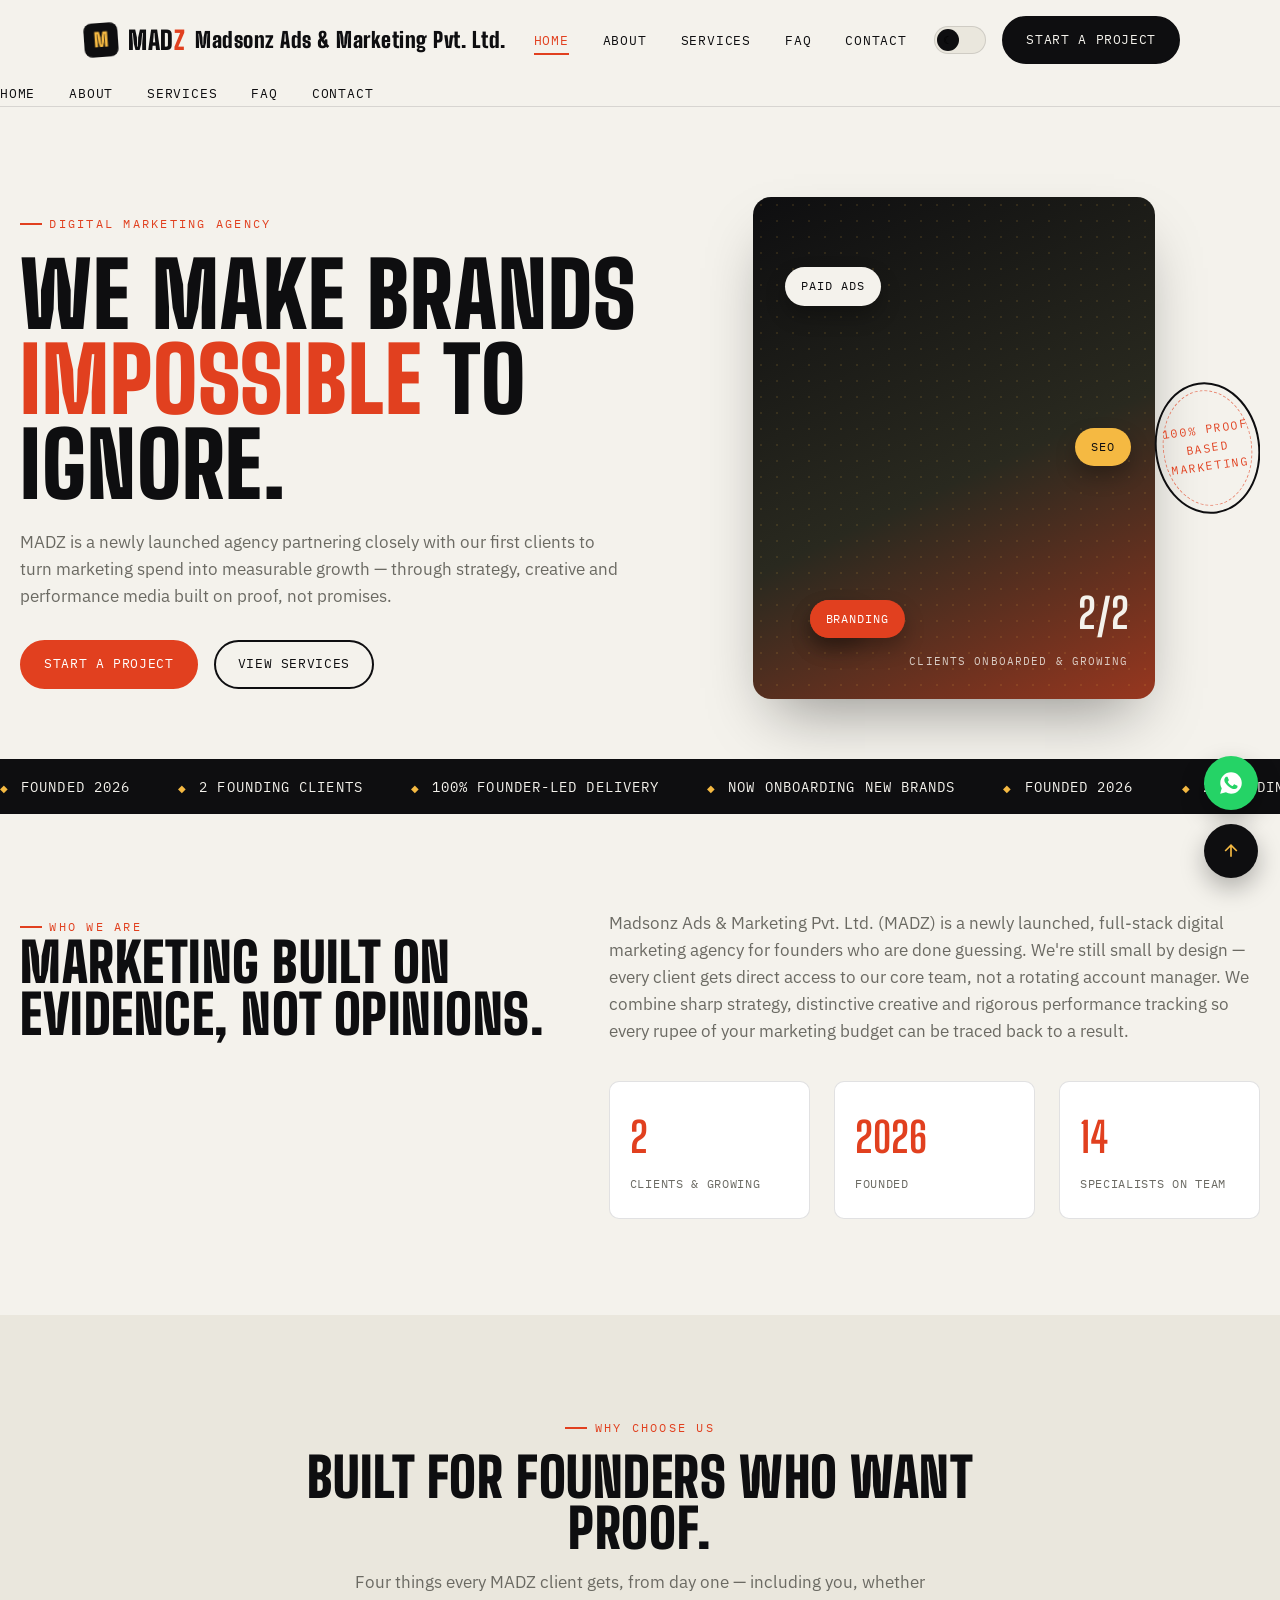
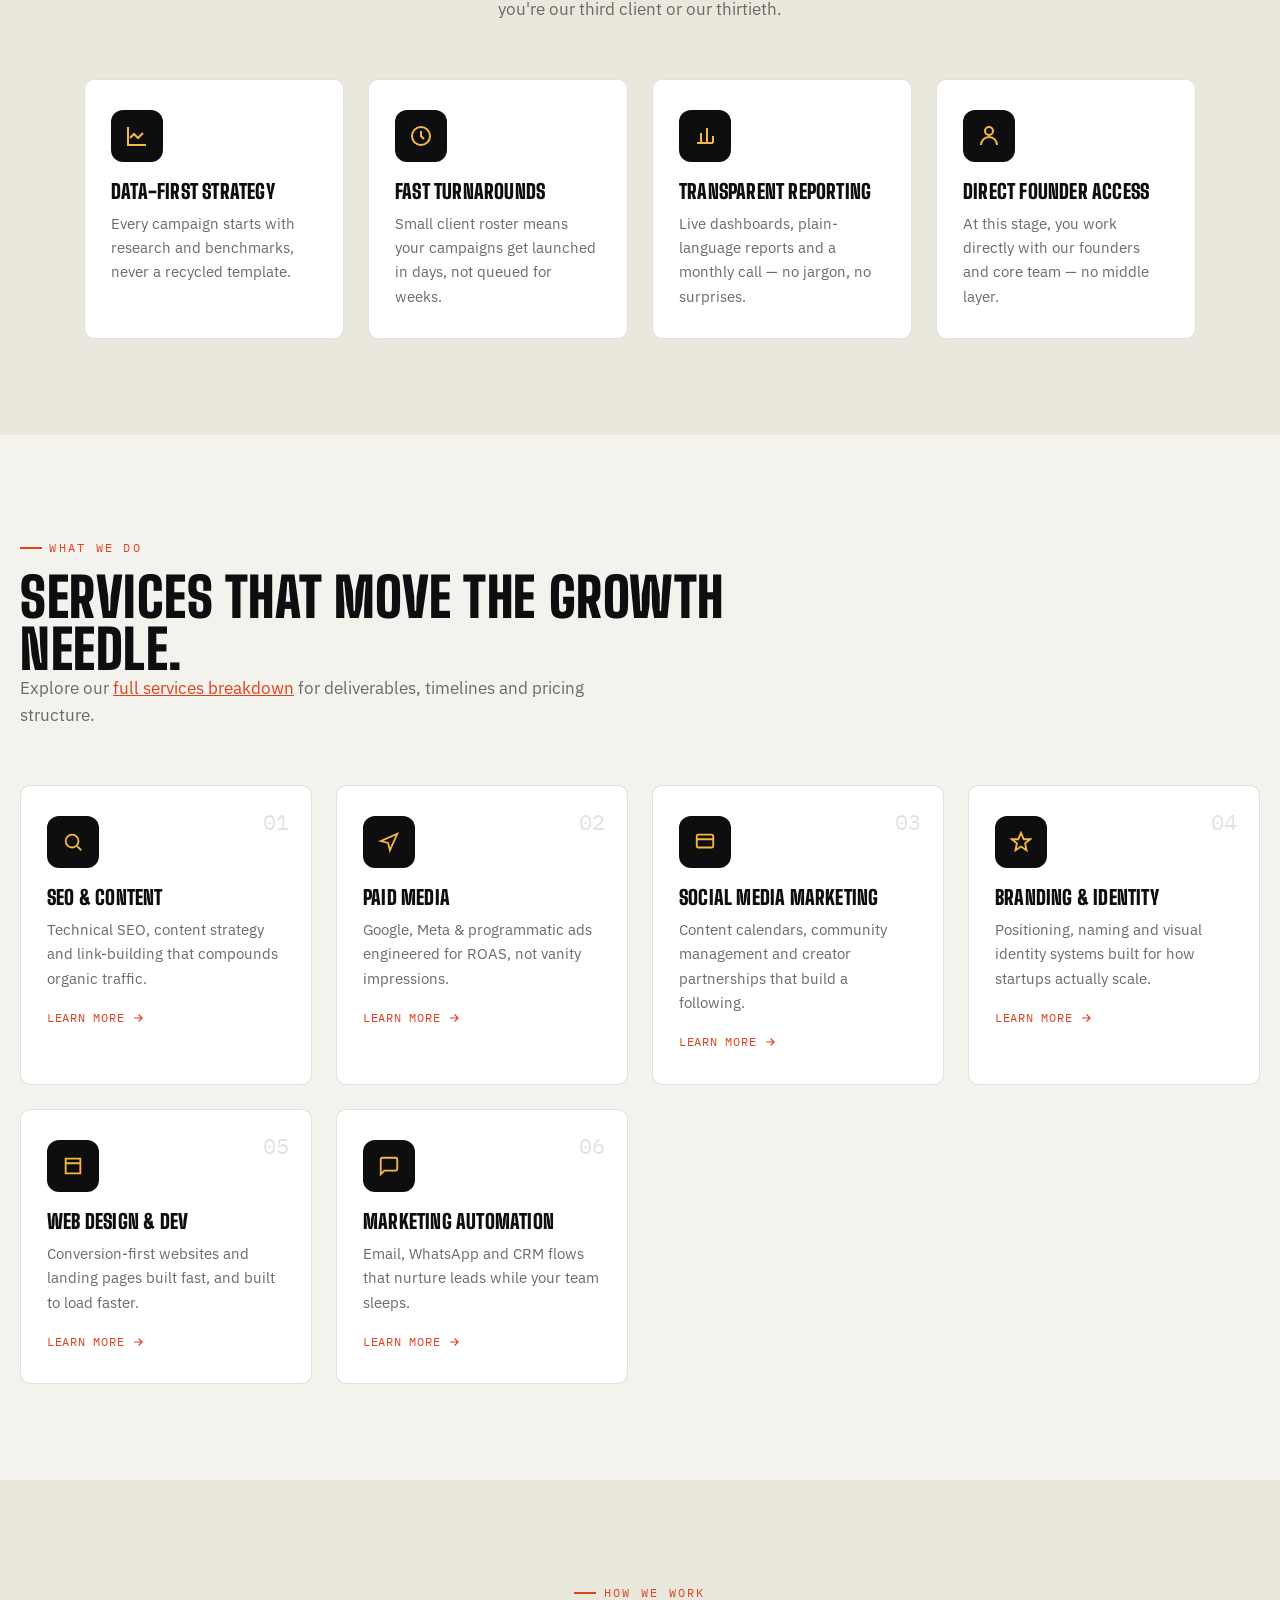
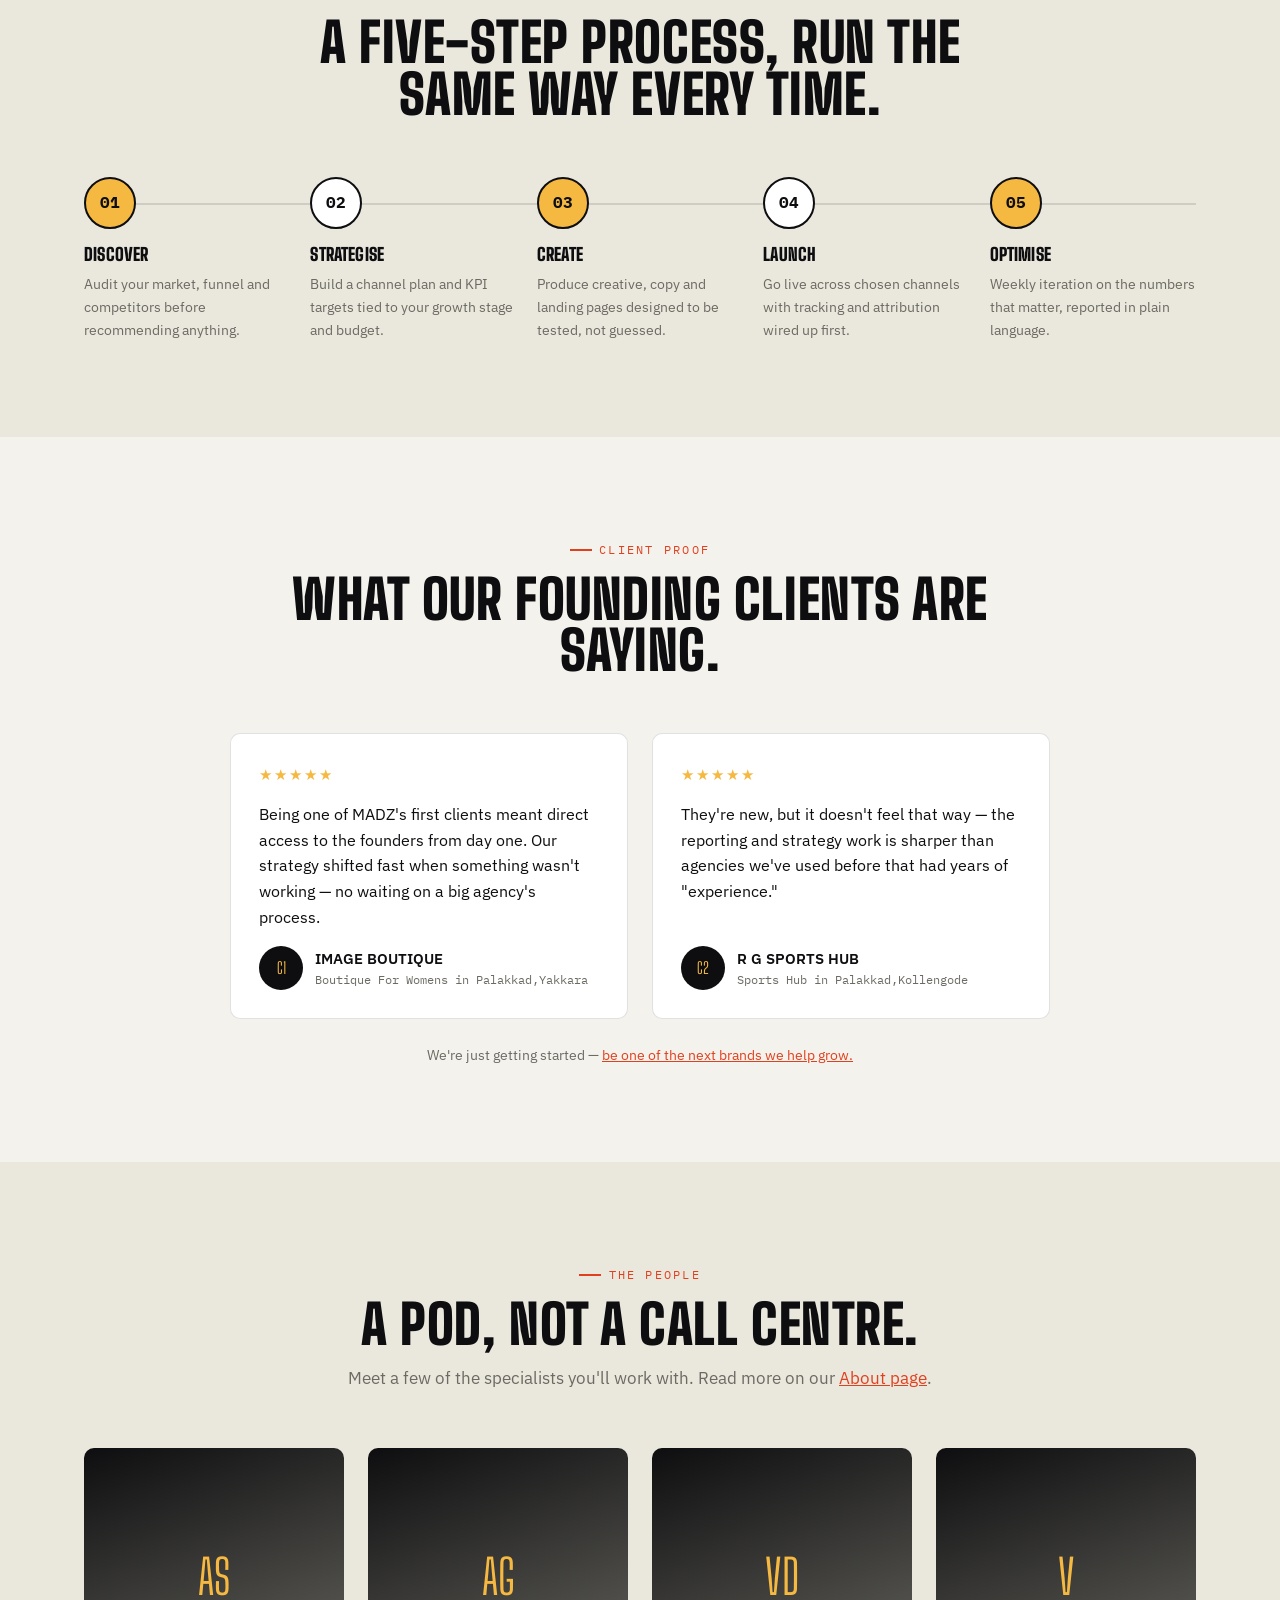
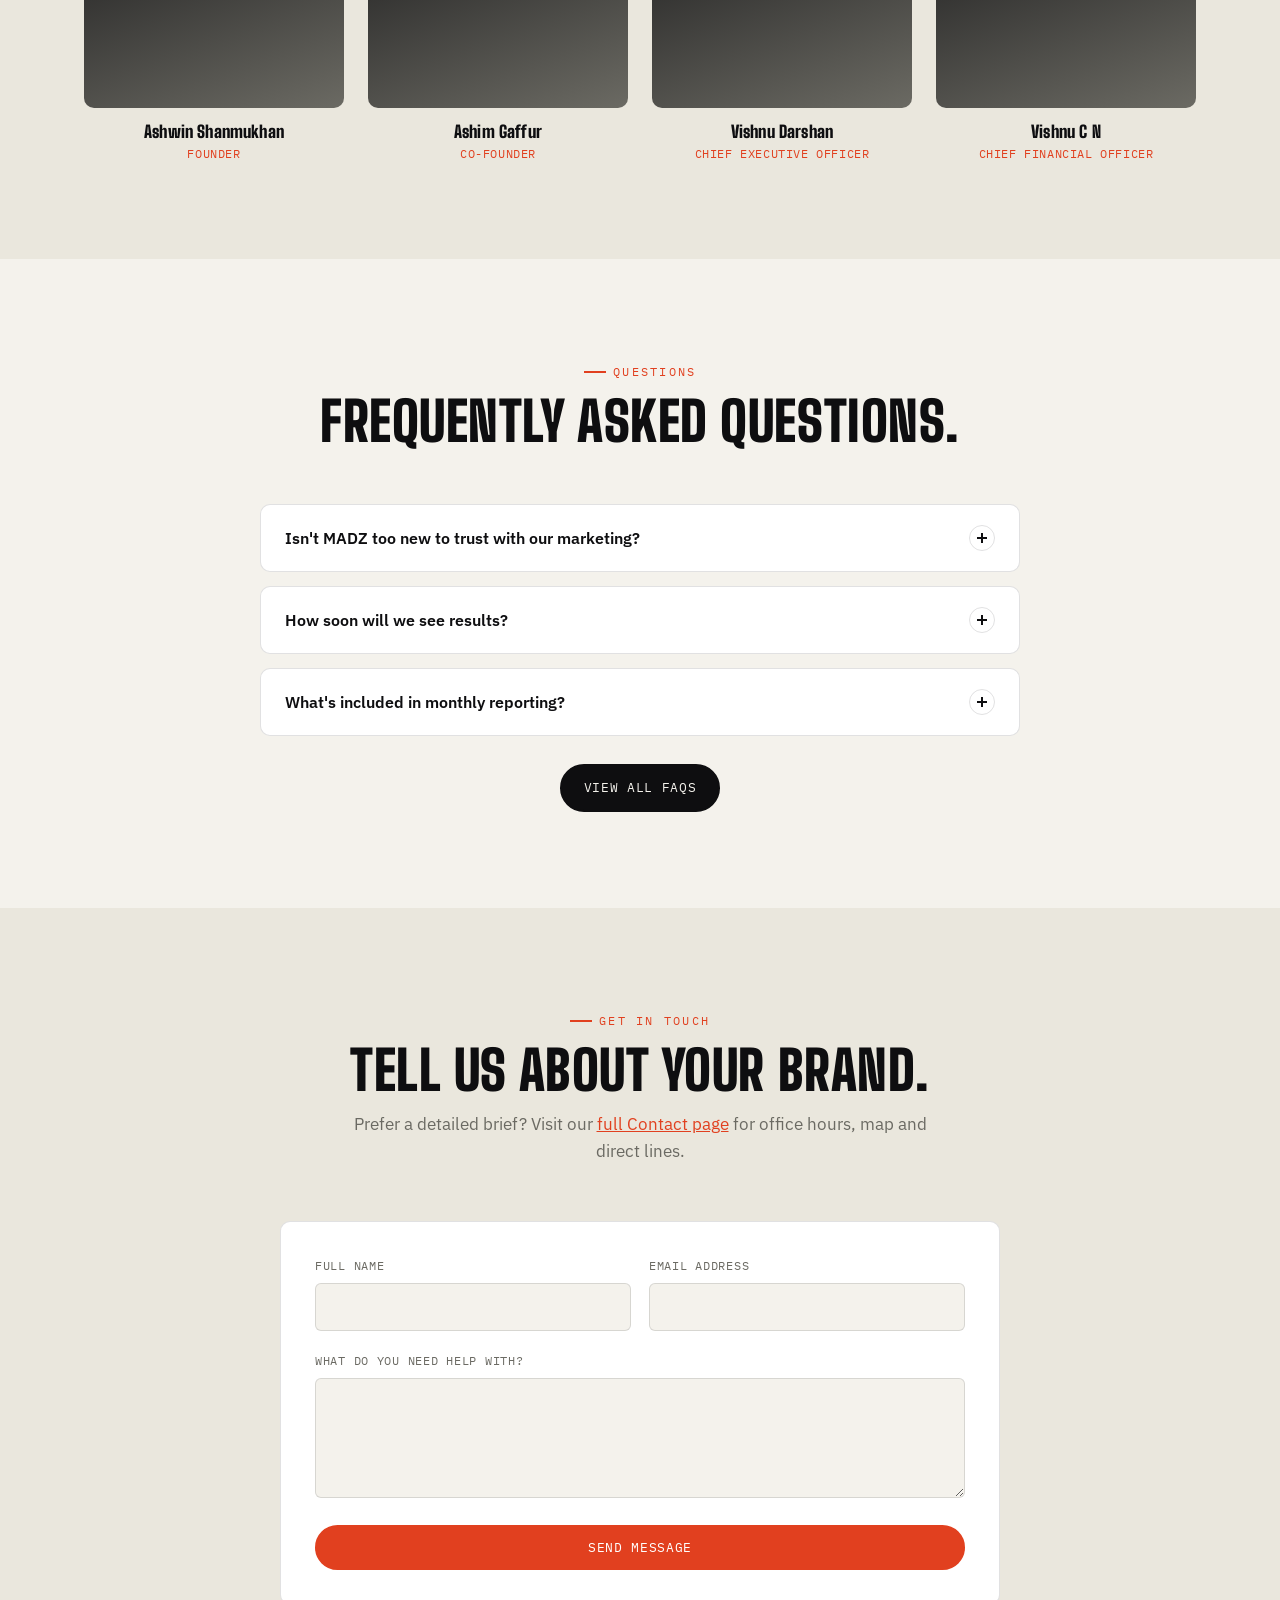
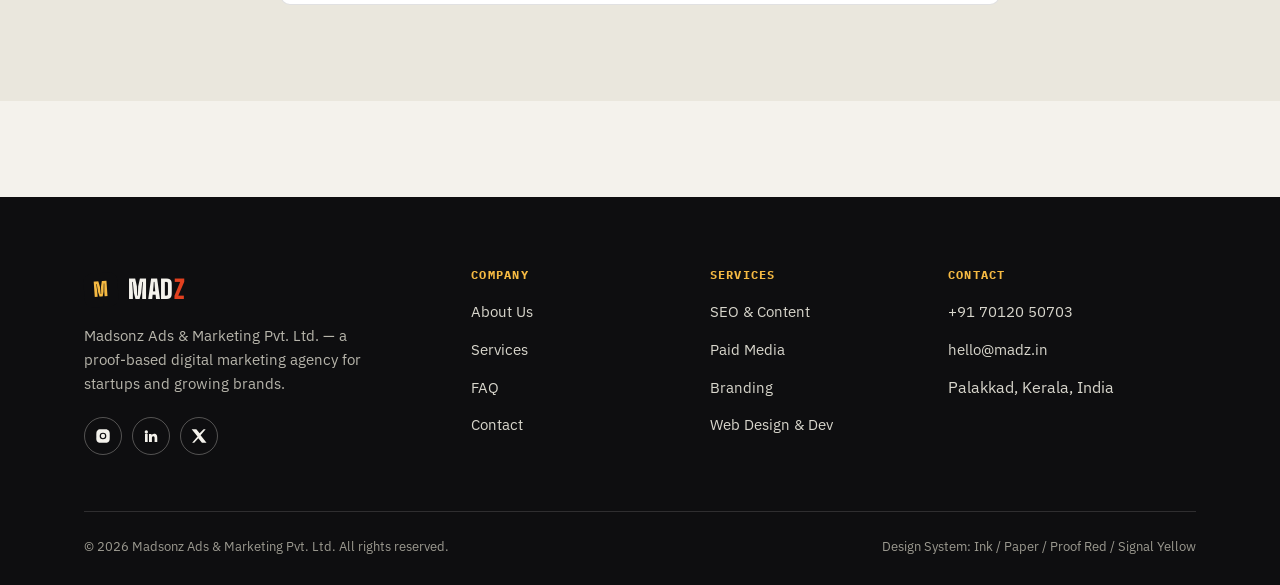
==== index.html @ 6027844a "Update index.html" ====
<!DOCTYPE html>
<html lang="en">
<head>
<meta charset="UTF-8">
<meta name="viewport" content="width=device-width, initial-scale=1.0">

<!-- ============================================================
     SEO — HOME PAGE
     Focus Keyword: digital marketing agency for startups
     Secondary Keywords: new marketing agency, startup marketing partner, growing digital agency
     ============================================================ -->
<title>MADZ | Digital Marketing Agency for Startups & Growing Brands</title>
<meta name="description" content="MADZ (Madsonz Ads & Marketing Pvt. Ltd.) is a new performance-driven digital marketing agency giving early clients hands-on strategy, creative and paid media — built on proof, not promises.">
<meta name="keywords" content="digital marketing agency, startup marketing agency, new marketing agency, SEO agency, performance marketing, MADZ, Madsonz Ads and Marketing">
<meta name="author" content="Madsonz Ads & Marketing Pvt. Ltd.">
<link rel="canonical" href="https://www.madz.in/">
<meta name="robots" content="index, follow">

<!-- Open Graph -->
<meta property="og:type" content="website">
<meta property="og:title" content="MADZ | Digital Marketing Agency for Startups & Growing Brands">
<meta property="og:description" content="A new digital marketing agency giving its first clients full founder attention — SEO, paid ads, branding, content & web, backed by proof, not promises.">
<meta property="og:url" content="https://www.madz.in/">
<meta property="og:site_name" content="MADZ">
<meta property="og:image" content="https://www.madz.in/assets/images/og-cover.jpg">
<meta name="twitter:card" content="summary_large_image">

<link rel="icon" type="image/svg+xml" href="data:image/svg+xml,%3Csvg xmlns='http://www.w3.org/2000/svg' viewBox='0 0 100 100'%3E%3Crect width='100' height='100' rx='20' fill='%230E0E10'/%3E%3Ctext x='50' y='68' font-size='58' text-anchor='middle' fill='%23F5B942' font-family='Georgia' font-weight='900'%3EM%3C/text%3E%3C/svg%3E">

<!-- Fonts -->
<link rel="preconnect" href="https://fonts.googleapis.com">
<link rel="preconnect" href="https://fonts.gstatic.com" crossorigin>
<link href="https://fonts.googleapis.com/css2?family=Big+Shoulders+Display:wght@900&family=IBM+Plex+Mono:wght@400;500;700&family=IBM+Plex+Sans:wght@400;500;600;700&display=swap" rel="stylesheet">

<link rel="stylesheet" href="css/style.css">

<!-- Organization structured data -->
<script type="application/ld+json">
{
  "@context": "https://schema.org",
  "@type": "MarketingAgency",
  "name": "Madsonz Ads & Marketing Pvt. Ltd.",
  "alternateName": "MADZ",
  "url": "https://www.madz.in/",
  "logo": "https://www.madz.in/assets/images/logo.png",
  "description": "New digital marketing agency for startups and growing brands offering SEO, paid ads, branding, content and web services.",
  "sameAs": [
    "https://www.instagram.com/madz.agency",
    "https://www.linkedin.com/company/madz-agency",
    "https://twitter.com/madz_agency",
    "https://www.facebook.com/madz.agency"
  ],
  "address": {
    "@type": "PostalAddress",
    "addressLocality": "Kollengode",
    "addressRegion": "Kerala",
    "addressCountry": "IN"
  }
}
</script>
</head>
<body>

<!-- ============================================================
     HEADER / NAVIGATION
     ============================================================ -->
<header class="site-header">
  <nav class="nav" aria-label="Primary">
    <a href="index.html" class="brand" aria-label="MADZ home">
      <span class="mark" aria-hidden="true">M</span>
      <span class="full">MAD<em>Z</em></span>
      <small class="company-name">Madsonz Ads &amp; Marketing Pvt. Ltd.</small>
      </div>   
    </a>

    <ul class="nav-links">
      <li><a href="index.html" aria-current="page">Home</a></li>
      <li><a href="about.html">About</a></li>
      <li><a href="services.html">Services</a></li>
      <li><a href="faq.html">FAQ</a></li>
      <li><a href="contact.html">Contact</a></li>
    </ul>

    <div class="nav-actions">
      <button class="theme-toggle" data-theme-toggle aria-pressed="false" aria-label="Toggle dark mode">
        <span class="dot" aria-hidden="true">☾</span>
      </button>
      <a href="contact.html" class="btn btn-dark">Start a Project</a>
        <span></span>
      </button>
    </div>
  </nav>

  <!-- Mobile nav panel -->
  <div class="mobile-panel" data-mobile-panel>
    <ul class="nav-links">
      <li><a href="index.html">Home</a></li>
      <li><a href="about.html">About</a></li>
      <li><a href="services.html">Services</a></li>
      <li><a href="faq.html">FAQ</a></li>
      <li><a href="contact.html">Contact</a></li>
    </ul>
  </div>
</header>

<main id="main">

  <!-- ============================================================
       1. HERO BANNER
       ============================================================ -->
  <section class="hero container">
    <div class="hero-grid">
      <div class="hero-copy reveal">
        <span class="eyebrow">Digital Marketing Agency</span>
        <h1>We make brands <span class="accent">impossible</span> to ignore.</h1>
        <p class="section-lede">MADZ is a newly launched agency partnering closely with our first clients to turn marketing spend into measurable growth — through strategy, creative and performance media built on proof, not promises.</p>
        <div class="hero-cta">
          <a href="contact.html" class="btn btn-primary">Start a Project</a>
          <a href="services.html" class="btn btn-ghost" style="border:2px solid var(--ink);">View Services</a>
        </div>
      </div>

      <div class="hero-visual reveal">
        <div class="hero-panel">
          <div class="grain" aria-hidden="true"></div>
          <span class="tag t1">Paid ads</span>
          <span class="tag t2">SEO</span>
          <span class="tag t3">SMM</span>   
          <span class="tag t3">Branding</span>
          <div class="stat">
            <b>2/2</b>
            <span>Clients Onboarded &amp; Growing</span>
          </div>
        </div>
        <div class="stamp" aria-hidden="true">100% Proof Based Marketing</div>
      </div>
    </div>
  </section>

  <!-- Proof ticker — signature scrolling strip -->
  <div class="ticker" aria-hidden="true">
    <div class="ticker-track">
      <span>Founded 2026</span>
      <span>2 Founding Clients</span>
      <span>100% Founder-Led Delivery</span>
      <span>Now Onboarding New Brands</span>
      <span>Founded 2026</span>
      <span>2 Founding Clients</span>
      <span>100% Founder-Led Delivery</span>
      <span>Now Onboarding New Brands</span>
    </div>
  </div>

  <!-- ============================================================
       2. ABOUT SECTION
       ============================================================ -->
  <section class="section container" id="about">
    <div class="about-grid">
      <div class="reveal">
        <span class="eyebrow">Who We Are</span>
        <h2>Marketing built on <br>evidence, not opinions.</h2>
      </div>
      <div class="reveal">
        <p class="section-lede" style="max-width:none;">Madsonz Ads &amp; Marketing Pvt. Ltd. (MADZ) is a newly launched, full-stack digital marketing agency for founders who are done guessing. We're still small by design — every client gets direct access to our core team, not a rotating account manager. We combine sharp strategy, distinctive creative and rigorous performance tracking so every rupee of your marketing budget can be traced back to a result.</p>
        <div class="stat-grid">
          <div class="stat-card"><b>2</b><span>Clients &amp; Growing</span></div>
          <div class="stat-card"><b>2026</b><span>Founded</span></div>
          <div class="stat-card"><b>14</b><span>Specialists On Team</span></div>
        </div>
      </div>
    </div>
  </section>

  <!-- ============================================================
       3. WHY CHOOSE US
       ============================================================ -->
  <section class="section section-alt" id="why-us">
    <div class="container">
      <div class="section-head center reveal">
        <span class="eyebrow">Why Choose Us</span>
        <h2>Built for founders who want proof.</h2>
        <p class="section-lede" style="margin:14px auto 0;">Four things every MADZ client gets, from day one — including you, whether you're our third client or our thirtieth.</p>
      </div>
      <div class="card-grid reveal">
        <div class="feature-card">
          <div class="icon-box" aria-hidden="true">
            <svg width="24" height="24" viewBox="0 0 24 24" fill="none" stroke="currentColor" stroke-width="2"><path d="M3 3v18h18"/><path d="M18 9l-5 5-4-4-4 4"/></svg>
          </div>
          <h3>Data-First Strategy</h3>
          <p>Every campaign starts with research and benchmarks, never a recycled template.</p>
        </div>
        <div class="feature-card">
          <div class="icon-box" aria-hidden="true">
            <svg width="24" height="24" viewBox="0 0 24 24" fill="none" stroke="currentColor" stroke-width="2"><circle cx="12" cy="12" r="9"/><path d="M12 7v5l3 3"/></svg>
          </div>
          <h3>Fast Turnarounds</h3>
          <p>Small client roster means your campaigns get launched in days, not queued for weeks.</p>
        </div>
        <div class="feature-card">
          <div class="icon-box" aria-hidden="true">
            <svg width="24" height="24" viewBox="0 0 24 24" fill="none" stroke="currentColor" stroke-width="2"><path d="M4 19h16"/><path d="M8 19V9M14 19V4M20 19v-7"/></svg>
          </div>
          <h3>Transparent Reporting</h3>
          <p>Live dashboards, plain-language reports and a monthly call — no jargon, no surprises.</p>
        </div>
        <div class="feature-card">
          <div class="icon-box" aria-hidden="true">
            <svg width="24" height="24" viewBox="0 0 24 24" fill="none" stroke="currentColor" stroke-width="2"><path d="M20 21a8 8 0 0 0-16 0"/><circle cx="12" cy="7" r="4"/></svg>
          </div>
          <h3>Direct Founder Access</h3>
          <p>At this stage, you work directly with our founders and core team — no middle layer.</p>
        </div>
      </div>
    </div>
  </section>

  <!-- ============================================================
       4. SERVICES
       ============================================================ -->
  <section class="section container" id="services">
    <div class="section-head reveal">
      <span class="eyebrow">What We Do</span>
      <h2>Services that move the growth needle.</h2>
      <p class="section-lede">Explore our <a href="services.html" style="color:var(--accent);text-decoration:underline;">full services breakdown</a> for deliverables, timelines and pricing structure.</p>
    </div>
    <div class="card-grid reveal">
      <article class="service-card">
        <span class="num">01</span>
        <div class="icon-box" aria-hidden="true">
          <svg width="22" height="22" viewBox="0 0 24 24" fill="none" stroke="currentColor" stroke-width="2"><circle cx="11" cy="11" r="7"/><path d="M21 21l-4.3-4.3"/></svg>
        </div>
        <h3>SEO &amp; Content</h3>
        <p>Technical SEO, content strategy and link-building that compounds organic traffic.</p>
        <a href="services.html#seo" class="learn">Learn more <svg width="14" height="14" viewBox="0 0 24 24" fill="none" stroke="currentColor" stroke-width="2"><path d="M5 12h14M13 6l6 6-6 6"/></svg></a>
      </article>
      <article class="service-card">
        <span class="num">02</span>
        <div class="icon-box" aria-hidden="true">
          <svg width="22" height="22" viewBox="0 0 24 24" fill="none" stroke="currentColor" stroke-width="2"><path d="M3 11l18-8-8 18-2-8-8-2z"/></svg>
        </div>
        <h3>Paid Media</h3>
        <p>Google, Meta &amp; programmatic ads engineered for ROAS, not vanity impressions.</p>
        <a href="services.html#ads" class="learn">Learn more <svg width="14" height="14" viewBox="0 0 24 24" fill="none" stroke="currentColor" stroke-width="2"><path d="M5 12h14M13 6l6 6-6 6"/></svg></a>
      </article>
      <article class="service-card">
        <span class="num">03</span>
        <div class="icon-box" aria-hidden="true">
          <svg width="22" height="22" viewBox="0 0 24 24" fill="none" stroke="currentColor" stroke-width="2"><rect x="3" y="4" width="18" height="14" rx="2"/><path d="M3 9h18"/></svg>
        </div>
        <h3>Social Media Marketing</h3>
        <p>Content calendars, community management and creator partnerships that build a following.</p>
        <a href="services.html#social" class="learn">Learn more <svg width="14" height="14" viewBox="0 0 24 24" fill="none" stroke="currentColor" stroke-width="2"><path d="M5 12h14M13 6l6 6-6 6"/></svg></a>
      </article>
      <article class="service-card">
        <span class="num">04</span>
        <div class="icon-box" aria-hidden="true">
          <svg width="22" height="22" viewBox="0 0 24 24" fill="none" stroke="currentColor" stroke-width="2"><path d="M12 2l3 7h7l-5.5 4.5L18 21l-6-4-6 4 1.5-7.5L2 9h7z"/></svg>
        </div>
        <h3>Branding &amp; Identity</h3>
        <p>Positioning, naming and visual identity systems built for how startups actually scale.</p>
        <a href="services.html#branding" class="learn">Learn more <svg width="14" height="14" viewBox="0 0 24 24" fill="none" stroke="currentColor" stroke-width="2"><path d="M5 12h14M13 6l6 6-6 6"/></svg></a>
      </article>
      <article class="service-card">
        <span class="num">05</span>
        <div class="icon-box" aria-hidden="true">
          <svg width="22" height="22" viewBox="0 0 24 24" fill="none" stroke="currentColor" stroke-width="2"><path d="M4 4h16v16H4z"/><path d="M4 9h16"/></svg>
        </div>
        <h3>Web Design &amp; Dev</h3>
        <p>Conversion-first websites and landing pages built fast, and built to load faster.</p>
        <a href="services.html#web" class="learn">Learn more <svg width="14" height="14" viewBox="0 0 24 24" fill="none" stroke="currentColor" stroke-width="2"><path d="M5 12h14M13 6l6 6-6 6"/></svg></a>
      </article>
      <article class="service-card">
        <span class="num">06</span>
        <div class="icon-box" aria-hidden="true">
          <svg width="22" height="22" viewBox="0 0 24 24" fill="none" stroke="currentColor" stroke-width="2"><path d="M21 15a2 2 0 0 1-2 2H7l-4 4V5a2 2 0 0 1 2-2h14a2 2 0 0 1 2 2z"/></svg>
        </div>
        <h3>Marketing Automation</h3>
        <p>Email, WhatsApp and CRM flows that nurture leads while your team sleeps.</p>
        <a href="services.html#automation" class="learn">Learn more <svg width="14" height="14" viewBox="0 0 24 24" fill="none" stroke="currentColor" stroke-width="2"><path d="M5 12h14M13 6l6 6-6 6"/></svg></a>
      </article>
    </div>
  </section>

  <!-- ============================================================
       5. PROCESS
       ============================================================ -->
  <section class="section section-alt" id="process">
    <div class="container">
      <div class="section-head center reveal">
        <span class="eyebrow">How We Work</span>
        <h2>A five-step process, run the same way every time.</h2>
      </div>
      <div class="process-track reveal">
        <div class="process-step">
          <div class="num">01</div>
          <h3>Discover</h3>
          <p>Audit your market, funnel and competitors before recommending anything.</p>
        </div>
        <div class="process-step">
          <div class="num">02</div>
          <h3>Strategise</h3>
          <p>Build a channel plan and KPI targets tied to your growth stage and budget.</p>
        </div>
        <div class="process-step">
          <div class="num">03</div>
          <h3>Create</h3>
          <p>Produce creative, copy and landing pages designed to be tested, not guessed.</p>
        </div>
        <div class="process-step">
          <div class="num">04</div>
          <h3>Launch</h3>
          <p>Go live across chosen channels with tracking and attribution wired up first.</p>
        </div>
        <div class="process-step">
          <div class="num">05</div>
          <h3>Optimise</h3>
          <p>Weekly iteration on the numbers that matter, reported in plain language.</p>
        </div>
      </div>
    </div>
  </section>

  <!-- ============================================================
       6. TESTIMONIALS
       ============================================================ -->
  <section class="section container" id="testimonials">
    <div class="section-head center reveal">
      <span class="eyebrow">Client Proof</span>
      <h2>What our founding clients are saying.</h2>
    </div>
    <div class="testi-grid reveal" style="max-width:820px;margin:0 auto;grid-template-columns:repeat(2,1fr);">
      <div class="testi-card">
        <div class="stars" aria-label="5 out of 5 stars">★★★★★</div>
        <p class="testi-quote">Being one of MADZ's first clients meant direct access to the founders from day one. Our strategy shifted fast when something wasn't working — no waiting on a big agency's process.</p>
        <div class="testi-person">
          <div class="avatar" aria-hidden="true">C1</div>
          <div><div class="name">IMAGE BOUTIQUE</div><div class="role">Boutique For Womens in Palakkad,Yakkara</div></div>
        </div>
      </div>
      <div class="testi-card">
        <div class="stars" aria-label="5 out of 5 stars">★★★★★</div>
        <p class="testi-quote">They're new, but it doesn't feel that way — the reporting and strategy work is sharper than agencies we've used before that had years of "experience."</p>
        <div class="testi-person">
          <div class="avatar" aria-hidden="true">C2</div>
          <div><div class="name">R G SPORTS HUB</div><div class="role">Sports Hub in Palakkad,Kollengode</div></div>
        </div>
      </div>
    </div>
    <p style="text-align:center;margin-top:24px;color:var(--text-muted);font-size:.9rem;">We're just getting started — <a href="contact.html" style="color:var(--accent);text-decoration:underline;">be one of the next brands we help grow.</a></p>
  </section>

  <!-- ============================================================
       7. TEAM MEMBERS
       ============================================================ -->
  <section class="section section-alt" id="team">
    <div class="container">
      <div class="section-head center reveal">
        <span class="eyebrow">The People</span>
        <h2>A pod, not a call centre.</h2>
        <p class="section-lede" style="margin:14px auto 0;">Meet a few of the specialists you'll work with. Read more on our <a href="about.html#team" style="color:var(--accent);text-decoration:underline;">About page</a>.</p>
      </div>
      <div class="team-grid reveal">
        <div class="team-card">
          <div class="team-photo"><span aria-hidden="true">AS</span></div>
          <h3>Ashwin Shanmukhan</h3>
          <div class="role">Founder</div>
        </div>
        <div class="team-card">
          <div class="team-photo"><span aria-hidden="true">AG</span></div>
          <h3>Ashim Gaffur</h3>
          <div class="role">Co-Founder</div>
        </div>
        <div class="team-card">
          <div class="team-photo"><span aria-hidden="true">VD</span></div>
          <h3>Vishnu Darshan</h3>
          <div class="role">Chief Executive Officer</div>
        </div>
        <div class="team-card">
          <div class="team-photo"><span aria-hidden="true">V</span></div>
          <h3>Vishnu C N</h3>
          <div class="role">Chief Financial Officer</div>
        </div>
      </div>
    </div>
  </section>

  <!-- ============================================================
       8. FAQ (preview)
       ============================================================ -->
  <section class="section container" id="faq">
    <div class="section-head center reveal">
      <span class="eyebrow">Questions</span>
      <h2>Frequently asked questions.</h2>
    </div>
    <div class="accordion reveal" style="max-width:760px;margin:0 auto;">
      <div class="accordion-item">
        <button class="accordion-trigger" aria-expanded="false">
          Isn't MADZ too new to trust with our marketing?
          <span class="plus" aria-hidden="true"></span>
        </button>
        <div class="accordion-panel">
          <div class="accordion-panel-inner">We're new as an agency, but not new to marketing — our team brings real hands-on experience. Being early means you get more attention, faster turnarounds, and direct access to our founders, not less.</div>
        </div>
      </div>
      <div class="accordion-item">
        <button class="accordion-trigger" aria-expanded="false">
          How soon will we see results?
          <span class="plus" aria-hidden="true"></span>
        </button>
        <div class="accordion-panel">
          <div class="accordion-panel-inner">Paid channels typically show early signal within 2–3 weeks; SEO and organic content compound over 3–6 months. We set expectations per channel during onboarding.</div>
        </div>
      </div>
      <div class="accordion-item">
        <button class="accordion-trigger" aria-expanded="false">
          What's included in monthly reporting?
          <span class="plus" aria-hidden="true"></span>
        </button>
        <div class="accordion-panel">
          <div class="accordion-panel-inner">A live dashboard plus a plain-language written summary and a monthly strategy call with your dedicated pod.</div>
        </div>
      </div>
    </div>
    <p style="text-align:center;margin-top:28px;"><a href="faq.html" class="btn btn-dark">View All FAQs</a></p>
  </section>

  <!-- ============================================================
       9. CONTACT FORM
       ============================================================ -->
  <section class="section section-alt" id="contact">
    <div class="container">
      <div class="section-head center reveal">
        <span class="eyebrow">Get In Touch</span>
        <h2>Tell us about your brand.</h2>
        <p class="section-lede" style="margin:14px auto 0;">Prefer a detailed brief? Visit our <a href="contact.html" style="color:var(--accent);text-decoration:underline;">full Contact page</a> for office hours, map and direct lines.</p>
      </div>
      <form class="form-card reveal" style="max-width:720px;margin:0 auto;" data-validate-form novalidate>
        <div class="form-row">
          <div class="field">
            <label for="home-name">Full Name</label>
            <input type="text" id="home-name" name="name" required autocomplete="name">
            <span class="error-msg">Please enter your name.</span>
          </div>
          <div class="field">
            <label for="home-email">Email Address</label>
            <input type="email" id="home-email" name="email" required autocomplete="email">
            <span class="error-msg">Please enter a valid email address.</span>
          </div>
        </div>
        <div class="field">
          <label for="home-message">What do you need help with?</label>
          <textarea id="home-message" name="message" required></textarea>
          <span class="error-msg">Please add a short message.</span>
        </div>
        <button type="submit" class="btn btn-primary btn-block">Send Message</button>
        <div class="form-status" role="status"></div>
      </form>
    </div>
  </section>

</main>

<!-- ============================================================
     FOOTER
     ============================================================ -->
<footer class="site-footer">
  <div class="container">
    <div class="footer-grid">
      <div>
        <a href="index.html" class="brand" aria-label="MADZ home">
          <span class="mark" aria-hidden="true">M</span>
          <span class="full">MAD<em>Z</em></span>
        </a>
        <p class="footer-desc">Madsonz Ads &amp; Marketing Pvt. Ltd. — a proof-based digital marketing agency for startups and growing brands.</p>
        <div class="social-row">
          <a href="https://www.instagram.com/madz.ads/" aria-label="MADZ on Instagram" target="_blank" rel="noopener"><svg width="16" height="16" viewBox="0 0 24 24" fill="currentColor"><path d="M12 2c2.7 0 3 .01 4.1.06 1.1.05 1.8.22 2.5.47.7.27 1.2.6 1.8 1.2.6.6.9 1.1 1.2 1.8.25.7.42 1.4.47 2.5.05 1.1.06 1.4.06 4.1s-.01 3-.06 4.1c-.05 1.1-.22 1.8-.47 2.5-.27.7-.6 1.2-1.2 1.8-.6.6-1.1.9-1.8 1.2-.7.25-1.4.42-2.5.47-1.1.05-1.4.06-4.1.06s-3-.01-4.1-.06c-1.1-.05-1.8-.22-2.5-.47-.7-.27-1.2-.6-1.8-1.2-.6-.6-.9-1.1-1.2-1.8-.25-.7-.42-1.4-.47-2.5C2.01 15 2 14.7 2 12s.01-3 .06-4.1c.05-1.1.22-1.8.47-2.5.27-.7.6-1.2 1.2-1.8.6-.6 1.1-.9 1.8-1.2.7-.25 1.4-.42 2.5-.47C9 2.01 9.3 2 12 2zm0 5a5 5 0 100 10 5 5 0 000-10zm0 8.2a3.2 3.2 0 110-6.4 3.2 3.2 0 010 6.4zm5.2-8.4a1.2 1.2 0 11-2.4 0 1.2 1.2 0 012.4 0z"/></svg></a>
          <a href="https://www.linkedin.com/company/madz-agency" aria-label="MADZ on LinkedIn" target="_blank" rel="noopener"><svg width="16" height="16" viewBox="0 0 24 24" fill="currentColor"><path d="M4.98 3.5a2.5 2.5 0 11-.02 5 2.5 2.5 0 01.02-5zM3 9h4v12H3zM9 9h3.8v1.7h.05c.53-1 1.83-2.1 3.77-2.1 4.03 0 4.78 2.65 4.78 6.1V21h-4v-5.6c0-1.34-.02-3.06-1.87-3.06-1.87 0-2.16 1.46-2.16 2.96V21H9z"/></svg></a>
          <a href="https://twitter.com/madz_agency" aria-label="MADZ on X (Twitter)" target="_blank" rel="noopener"><svg width="16" height="16" viewBox="0 0 24 24" fill="currentColor"><path d="M18.9 2H22l-7.6 8.7L23.3 22h-6.9l-5.4-6.6L4.8 22H1.7l8.1-9.3L1 2h7l4.9 6z"/></svg></a>
        </div>
      </div>
      <div class="footer-col">
        <h4>Company</h4>
        <ul>
          <li><a href="about.html">About Us</a></li>
          <li><a href="services.html">Services</a></li>
          <li><a href="faq.html">FAQ</a></li>
          <li><a href="contact.html">Contact</a></li>
        </ul>
      </div>
      <div class="footer-col">
        <h4>Services</h4>
        <ul>
          <li><a href="services.html#seo">SEO &amp; Content</a></li>
          <li><a href="services.html#ads">Paid Media</a></li>
          <li><a href="services.html#branding">Branding</a></li>
          <li><a href="services.html#web">Web Design &amp; Dev</a></li>
        </ul>
      </div>
      <div class="footer-col">
        <h4>Contact</h4>
        <ul>
          <li><a href="tel:+917012050703">+91 70120 50703</a></li>
          <li><a href="mailto:hello@madz.in">hello@madz.in</a></li>
          <li><span style="color:#D8D6CC;">Palakkad, Kerala, India</span></li>
        </ul>
      </div>
    </div>
    <div class="footer-bottom">
      <span>&copy; <span data-year>2026</span> Madsonz Ads &amp; Marketing Pvt. Ltd. All rights reserved.</span>
      <span>Design System: Ink / Paper / Proof Red / Signal Yellow</span>
    </div>
  </div>
</footer>

<!-- ============================================================
     FLOATING UI
     ============================================================ -->
<div class="float-stack">
  <a class="fab fab-whatsapp" href="https://wa.me/917012050703?text=Hi%20MADZ%2C%20I%27d%20like%20to%20talk%20about%20a%20project." target="_blank" rel="noopener" aria-label="Chat with MADZ on WhatsApp">
    <svg width="26" height="26" viewBox="0 0 24 24" fill="currentColor"><path d="M12.04 2C6.58 2 2.13 6.45 2.13 11.91c0 1.75.46 3.45 1.32 4.95L2 22l5.28-1.39a9.9 9.9 0 004.76 1.21h.01c5.46 0 9.9-4.45 9.9-9.91C21.96 6.45 17.5 2 12.04 2zm5.83 14.16c-.25.7-1.46 1.34-2.02 1.42-.52.08-1.17.11-1.89-.12-.44-.14-1-.32-1.72-.62-3.03-1.31-5-4.36-5.15-4.56-.15-.2-1.23-1.64-1.23-3.13 0-1.49.78-2.22 1.06-2.52.28-.3.6-.37.8-.37.2 0 .4 0 .58.01.19.01.44-.07.68.52.25.6.85 2.09.93 2.24.08.15.13.33.02.53-.1.2-.15.33-.3.5-.15.18-.31.4-.44.53-.15.15-.3.31-.13.6.17.3.76 1.26 1.64 2.04 1.13 1 2.08 1.32 2.38 1.47.3.15.47.13.65-.07.18-.2.75-.87.95-1.17.2-.3.4-.25.68-.15.28.1 1.77.84 2.07.99.3.15.5.22.57.35.08.13.08.72-.17 1.4z"/></svg>
  </a>
  <button class="fab fab-top" data-back-top aria-label="Back to top">
    <svg width="20" height="20" viewBox="0 0 24 24" fill="none" stroke="currentColor" stroke-width="2"><path d="M12 19V5M5 12l7-7 7 7"/></svg>
  </button>
</div>

<script src="js/main.js"></script>
</body>
</html>
---- css/style.css ----
/* ==========================================================================
   MADZ — Madsonz Ads & Marketing Pvt. Ltd.
   Stylesheet: css/style.css
   Design system: Ink / Paper / Proof Red / Signal Yellow / Slate
   Display: Big Shoulders Display (900) — Body: IBM Plex Sans — Utility: IBM Plex Mono
   ========================================================================== */

/* --------------------------------------------------------------------------
   1. TOKENS
   -------------------------------------------------------------------------- */
:root{
  /* Brand colors */
  --ink:        #0E0E10;
  --paper:      #F4F2EC;
  --proof-red:  #E1401F;
  --signal-yellow: #F5B942;
  --slate:      #6B6A63;

  /* Semantic (light mode default) */
  --bg:         var(--paper);
  --bg-alt:     #EAE7DD;
  --surface:    #FFFFFF;
  --text:       var(--ink);
  --text-muted: var(--slate);
  --border:     rgba(14,14,16,0.12);
  --accent:     var(--proof-red);
  --accent-2:   var(--signal-yellow);

  /* Type */
  --font-display: "Big Shoulders Display", sans-serif;
  --font-body:    "IBM Plex Sans", sans-serif;
  --font-mono:    "IBM Plex Mono", monospace;

  /* Layout */
  --max-w: 1240px;
  --gutter: clamp(20px, 5vw, 64px);
  --radius: 10px;
  --radius-sm: 6px;

  /* Header height (used by mobile nav panel) */
  --header-h: 68px;

  /* Motion */
  --ease: cubic-bezier(.16,.84,.32,1);
  --dur: .5s;
}

/* Dark mode */
html[data-theme="dark"]{
  --bg:         var(--ink);
  --bg-alt:     #17171A;
  --surface:    #1B1B1E;
  --text:       var(--paper);
  --text-muted: #A6A49B;
  --border:     rgba(244,242,236,0.14);
}

@media (prefers-reduced-motion: reduce){
  *{ animation-duration: .001ms !important; animation-iteration-count: 1 !important; transition-duration: .001ms !important; scroll-behavior: auto !important; }
}

/* --------------------------------------------------------------------------
   2. RESET
   -------------------------------------------------------------------------- */
*, *::before, *::after{ box-sizing: border-box; }
html{ scroll-behavior: smooth; }
body{
  margin:0;
  background: var(--bg);
  color: var(--text);
  font-family: var(--font-body);
  font-size: 16px;
  line-height: 1.6;
  -webkit-font-smoothing: antialiased;
  transition: background .35s var(--ease), color .35s var(--ease);
  overflow-x: hidden;
}
img{ max-width:100%; display:block; }
a{ color: inherit; text-decoration: none; }
ul{ margin:0; padding:0; list-style:none; }
button{ font-family: inherit; cursor:pointer; }
input, textarea, select{ font-family: inherit; }
h1,h2,h3,h4,h5,h6{ margin:0; font-family: var(--font-display); font-weight:900; text-transform: uppercase; letter-spacing: .01em; line-height: .95; }
p{ margin:0; }

/* Visible keyboard focus (a11y) */
a:focus-visible, button:focus-visible, input:focus-visible, textarea:focus-visible, select:focus-visible{
  outline: 3px solid var(--accent-2);
  outline-offset: 2px;
}

.container{ max-width: var(--max-w); margin:0 auto; padding: 0 var(--gutter); }
.visually-hidden{ position:absolute; width:1px; height:1px; overflow:hidden; clip:rect(0 0 0 0); white-space:nowrap; }

/* --------------------------------------------------------------------------
   3. TYPE SCALE
   -------------------------------------------------------------------------- */
.eyebrow{
  font-family: var(--font-mono);
  font-size: .78rem;
  letter-spacing: .18em;
  text-transform: uppercase;
  color: var(--accent);
  display:inline-flex;
  align-items:center;
  gap:.6em;
}
.eyebrow::before{
  content:"";
  width: 22px; height: 2px;
  background: var(--accent);
  display:inline-block;
}
h1, .h1{ font-size: clamp(2.6rem, 7vw, 5.6rem); }
h2, .h2{ font-size: clamp(2rem, 4.6vw, 3.4rem); }
h3, .h3{ font-size: clamp(1.3rem, 2.6vw, 1.8rem); }
.section-lede{ font-family: var(--font-body); font-weight:400; text-transform:none; color: var(--text-muted); font-size: 1.05rem; max-width: 60ch; }
.mono{ font-family: var(--font-mono); }

/* --------------------------------------------------------------------------
   4. HEADER / NAV
   -------------------------------------------------------------------------- */
.site-header{
  position: sticky; top:0; z-index: 500;
  background: color-mix(in srgb, var(--bg) 88%, transparent);
  backdrop-filter: blur(10px);
  border-bottom: 1px solid var(--border);
}
.nav{
  display:flex; align-items:center; justify-content:space-between;
  padding: 16px var(--gutter);
  max-width: var(--max-w); margin:0 auto;
}
.brand{
  display:flex; align-items:center; gap:10px;
  font-family: var(--font-display); font-weight:900; font-size:1.6rem; letter-spacing:.02em;
}
.brand .mark{
  width:34px; height:34px; border-radius:8px;
  background: var(--ink); color: var(--signal-yellow);
  display:flex; align-items:center; justify-content:center;
  font-family: var(--font-display); font-size:1.2rem;
  transform: rotate(-4deg);
}
html[data-theme="dark"] .brand .mark{ background: var(--signal-yellow); color: var(--ink); }
.brand .full{ color: var(--text); }
.brand .full em{ font-style: normal; color: var(--accent); }

.nav-links{ display:flex; align-items:center; gap: 34px; }
.nav-links a{
  font-family: var(--font-mono); font-size:.82rem; letter-spacing:.06em; text-transform:uppercase;
  position:relative; padding: 6px 0; color: var(--text);
}
.nav-links a::after{
  content:""; position:absolute; left:0; bottom:0; height:2px; width:0;
  background: var(--accent); transition: width .3s var(--ease);
}
.nav-links a:hover::after, .nav-links a[aria-current="page"]::after{ width:100%; }
.nav-links a[aria-current="page"]{ color: var(--accent); }

.nav-actions{ display:flex; align-items:center; gap:16px; }

.theme-toggle{
  width:52px; height:28px; border-radius:20px; border:1px solid var(--border);
  background: var(--bg-alt); position:relative; padding:0; flex-shrink:0;
}
.theme-toggle .dot{
  position:absolute; top:2px; left:2px; width:22px; height:22px; border-radius:50%;
  background: var(--ink); transition: transform .3s var(--ease), background .3s;
  display:flex; align-items:center; justify-content:center; font-size:.7rem;
}
html[data-theme="dark"] .theme-toggle .dot{ transform: translateX(24px); background: var(--signal-yellow); }

.btn{
  font-family: var(--font-mono); font-size:.8rem; letter-spacing:.05em; text-transform:uppercase;
  padding: 12px 22px; border-radius: 999px; border:2px solid var(--ink);
  display:inline-flex; align-items:center; gap:8px; white-space:nowrap;
  transition: transform .25s var(--ease), background .25s, color .25s, box-shadow .25s;
}
html[data-theme="dark"] .btn{ border-color: var(--paper); }
.btn-primary{ background: var(--accent); border-color: var(--accent); color:#fff; }
.btn-primary:hover{ transform: translateY(-3px); box-shadow: 0 10px 24px rgba(225,64,31,.35); }
.btn-dark{ background: var(--ink); color: var(--paper); }
html[data-theme="dark"] .btn-dark{ background: var(--paper); color: var(--ink); }
.btn-dark:hover{ transform: translateY(-3px); }
.btn-ghost{ background: transparent; color: var(--text); }
.btn-ghost:hover{ background: var(--text); color: var(--bg); }
.btn-block{ width:100%; justify-content:center; }

.nav-toggle{
  display:none; width:42px; height:42px; border-radius:8px; border:1px solid var(--border);
  background:transparent; position:relative;
}
.nav-toggle span, .nav-toggle span::before, .nav-toggle span::after{
  content:""; position:absolute; left:10px; width:22px; height:2px; background: var(--text);
  transition: transform .25s var(--ease), opacity .25s;
}
.nav-toggle span{ top:20px; }
.nav-toggle span::before{ top:-7px; }
.nav-toggle span::after{ top:7px; }
.nav-toggle.is-open span{ background: transparent; }
.nav-toggle.is-open span::before{ transform: translateY(7px) rotate(45deg); }
.nav-toggle.is-open span::after{ transform: translateY(-7px) rotate(-45deg); }

/* --------------------------------------------------------------------------
   5. HERO
   -------------------------------------------------------------------------- */
.hero{
  position:relative; padding: 90px 0 60px; overflow:hidden;
}
.hero-grid{
  display:grid; grid-template-columns: 1.15fr .85fr; gap: 48px; align-items:center;
}
.hero h1{ margin: 18px 0 22px; }
.hero h1 .accent{ color: var(--accent); }
.hero-cta{ display:flex; gap:16px; flex-wrap:wrap; margin-top: 30px; }

.stamp{
  --rot: -8deg;
  font-family: var(--font-mono); font-size:.72rem; letter-spacing:.14em; text-transform:uppercase;
  border: 2px solid var(--ink); border-radius: 50%;
  width: 132px; height:132px; display:flex; align-items:center; justify-content:center; text-align:center;
  transform: rotate(var(--rot)); color: var(--accent); position:relative;
  background: repeating-radial-gradient(circle, transparent 0 2px, transparent 2px);
}
html[data-theme="dark"] .stamp{ border-color: var(--signal-yellow); }
.stamp::before{
  content:""; position:absolute; inset:6px; border: 1px dashed currentColor; border-radius:50%; opacity:.6;
}
.hero-visual{ position:relative; display:flex; align-items:center; justify-content:center; }
.hero-panel{
  width:100%; aspect-ratio: 4/5; border-radius: 18px;
  background: linear-gradient(155deg, var(--ink) 0%, #29291f 55%, var(--accent) 130%);
  position:relative; overflow:hidden;
  box-shadow: 0 30px 60px -20px rgba(0,0,0,.4);
}
.hero-panel .grain{
  position:absolute; inset:0;
  background-image: radial-gradient(var(--signal-yellow) 1px, transparent 1.4px);
  background-size: 16px 16px; opacity:.12;
}
.hero-panel .tag{
  position:absolute; padding:10px 16px; border-radius:999px; background: var(--paper); color: var(--ink);
  font-family: var(--font-mono); font-size:.72rem; letter-spacing:.08em; text-transform:uppercase;
  box-shadow: 0 10px 20px rgba(0,0,0,.25);
}
.hero-panel .tag.t1{ top: 14%; left: 8%; }
.hero-panel .tag.t2{ top: 46%; right: 6%; background: var(--signal-yellow); }
.hero-panel .tag.t3{ bottom: 12%; left: 14%; background: var(--proof-red); color:#fff; }
.hero-panel .stat{
  position:absolute; bottom: 26px; right: 26px; text-align:right; color: var(--paper);
}
.hero-panel .stat b{ font-family: var(--font-display); font-size: 2.6rem; display:block; }
.hero-panel .stat span{ font-family: var(--font-mono); font-size:.7rem; letter-spacing:.1em; text-transform:uppercase; opacity:.8; }

/* Proof ticker (signature element) */
.ticker{
  border-top: 1px solid var(--border); border-bottom: 1px solid var(--border);
  background: var(--ink); color: var(--paper);
  overflow:hidden; white-space:nowrap; padding: 14px 0;
}
.ticker-track{ display:inline-flex; gap: 48px; animation: scrollTicker 28s linear infinite; }
.ticker-track span{
  font-family: var(--font-mono); font-size:.85rem; letter-spacing:.08em; text-transform:uppercase;
  display:inline-flex; align-items:center; gap:12px;
}
.ticker-track span::before{ content:"◆"; color: var(--signal-yellow); font-size:.7em; }
@keyframes scrollTicker{ from{ transform: translateX(0);} to{ transform: translateX(-50%);} }

/* --------------------------------------------------------------------------
   6. SECTIONS / GENERIC
   -------------------------------------------------------------------------- */
.section{ padding: 96px 0; }
.section-alt{ background: var(--bg-alt); }
.section-head{ max-width: 720px; margin-bottom: 56px; }
.section-head.center{ margin-left:auto; margin-right:auto; text-align:center; }
.section-head h2{ margin-top: 14px; }

/* Reveal-on-scroll */
.reveal{ opacity:0; transform: translateY(28px); transition: opacity .7s var(--ease), transform .7s var(--ease); }
.reveal.is-visible{ opacity:1; transform: translateY(0); }

/* --------------------------------------------------------------------------
   7. ABOUT / STATS
   -------------------------------------------------------------------------- */
.about-grid{ display:grid; grid-template-columns: .9fr 1.1fr; gap: 56px; align-items:start; }
.stat-grid{ display:grid; grid-template-columns: repeat(3, 1fr); gap: 24px; margin-top: 36px; }
.stat-card{
  border: 1px solid var(--border); border-radius: var(--radius); padding: 22px 20px;
  background: var(--surface);
}
.stat-card b{ font-family: var(--font-display); font-size: 2.6rem; color: var(--accent); display:block; }
.stat-card span{ font-family: var(--font-mono); font-size:.72rem; letter-spacing:.06em; text-transform:uppercase; color: var(--text-muted); }

/* --------------------------------------------------------------------------
   8. CARDS — Why choose us / Services
   -------------------------------------------------------------------------- */
.card-grid{ display:grid; grid-template-columns: repeat(4, 1fr); gap: 24px; }
.card-grid.cols-3{ grid-template-columns: repeat(3, 1fr); }
.card-grid.cols-2{ grid-template-columns: repeat(2, 1fr); }

.feature-card, .service-card{
  border: 1px solid var(--border); background: var(--surface); border-radius: var(--radius);
  padding: 30px 26px; position:relative; overflow:hidden;
  transition: transform .35s var(--ease), box-shadow .35s var(--ease), border-color .35s;
}
.feature-card:hover, .service-card:hover{
  transform: translateY(-8px);
  box-shadow: 0 24px 40px -20px rgba(14,14,16,.25);
  border-color: var(--accent);
}
.icon-box{
  width:52px; height:52px; border-radius: 12px; background: var(--ink); color: var(--signal-yellow);
  display:flex; align-items:center; justify-content:center; margin-bottom: 20px;
  transition: transform .35s var(--ease), background .35s;
}
.feature-card:hover .icon-box, .service-card:hover .icon-box{ transform: rotate(-6deg) scale(1.05); background: var(--accent); color:#fff; }
.feature-card h3, .service-card h3{ margin-bottom: 10px; font-size: 1.25rem; }
.feature-card p, .service-card p{ color: var(--text-muted); font-size:.95rem; }
.service-card .num{
  position:absolute; top:18px; right:22px; font-family: var(--font-mono); color: var(--border); font-size:1.4rem;
}
.service-card .learn{
  display:inline-flex; align-items:center; gap:6px; margin-top:18px; font-family: var(--font-mono);
  font-size:.78rem; letter-spacing:.06em; text-transform:uppercase; color: var(--accent);
}
.service-card .learn svg{ transition: transform .25s var(--ease); }
.service-card:hover .learn svg{ transform: translateX(4px); }

/* --------------------------------------------------------------------------
   9. PROCESS TIMELINE
   -------------------------------------------------------------------------- */
.process-track{ position:relative; display:grid; grid-template-columns: repeat(5,1fr); gap: 20px; }
.process-track::before{
  content:""; position:absolute; top: 26px; left: 0; right:0; height: 2px; background: var(--border);
}
.process-step{ position:relative; text-align:left; }
.process-step .num{
  width: 52px; height:52px; border-radius:50%; background: var(--surface); border: 2px solid var(--ink);
  font-family: var(--font-mono); font-weight:700; display:flex; align-items:center; justify-content:center;
  margin-bottom: 18px; position:relative; z-index:2; color: var(--ink);
}
html[data-theme="dark"] .process-step .num{ border-color: var(--paper); color: var(--paper); }
.process-step:nth-child(odd) .num{ background: var(--signal-yellow); }
.process-step h3{ font-size: 1.1rem; margin-bottom: 8px; }
.process-step p{ color: var(--text-muted); font-size:.9rem; }

/* --------------------------------------------------------------------------
   10. TESTIMONIALS
   -------------------------------------------------------------------------- */
.testi-grid{ display:grid; grid-template-columns: repeat(3,1fr); gap: 24px; }
.testi-card{
  background: var(--surface); border:1px solid var(--border); border-radius: var(--radius);
  padding: 28px; display:flex; flex-direction:column; gap:16px;
}
.stars{ color: var(--signal-yellow); letter-spacing:2px; font-size:.95rem; }
.testi-quote{ font-size:1rem; color: var(--text); }
.testi-person{ display:flex; align-items:center; gap:12px; margin-top:auto; }
.avatar{
  width:44px; height:44px; border-radius:50%; background: var(--ink); color: var(--signal-yellow);
  display:flex; align-items:center; justify-content:center; font-family: var(--font-display); font-size:1rem; flex-shrink:0;
}
.testi-person .name{ font-weight:600; font-size:.92rem; }
.testi-person .role{ font-family: var(--font-mono); font-size:.75rem; color: var(--text-muted); }

/* --------------------------------------------------------------------------
   11. TEAM
   -------------------------------------------------------------------------- */
.team-grid{ display:grid; grid-template-columns: repeat(4,1fr); gap: 24px; }
.team-card{ text-align:center; }
.team-photo{
  aspect-ratio: 1; border-radius: var(--radius); background: linear-gradient(160deg, var(--ink), var(--slate));
  display:flex; align-items:center; justify-content:center; margin-bottom: 16px; position:relative; overflow:hidden;
}
.team-photo span{ font-family: var(--font-display); font-size: 3rem; color: var(--signal-yellow); }
.team-card h3{ font-size: 1.05rem; margin-bottom:4px; text-transform:none; }
.team-card .role{ font-family: var(--font-mono); font-size:.75rem; color: var(--accent); text-transform:uppercase; letter-spacing:.05em; }
.team-social{ display:flex; gap:10px; justify-content:center; margin-top:10px; }
.team-social a{
  width:32px; height:32px; border-radius:50%; border:1px solid var(--border); display:flex; align-items:center; justify-content:center;
  transition: background .25s, color .25s, transform .25s;
}
.team-social a:hover{ background: var(--accent); color:#fff; border-color: var(--accent); transform: translateY(-3px); }

/* --------------------------------------------------------------------------
   12. FAQ ACCORDION
   -------------------------------------------------------------------------- */
.accordion{ display:flex; flex-direction:column; gap: 14px; }
.accordion-item{ border:1px solid var(--border); border-radius: var(--radius); background: var(--surface); overflow:hidden; }
.accordion-trigger{
  width:100%; background:none; border:0; padding: 20px 24px; display:flex; align-items:center; justify-content:space-between;
  text-align:left; font-family: var(--font-body); font-weight:600; font-size:1.02rem; color: var(--text); gap:16px;
}
.accordion-trigger .plus{
  width:26px; height:26px; border-radius:50%; border:1px solid var(--border); flex-shrink:0; position:relative;
}
.accordion-trigger .plus::before, .accordion-trigger .plus::after{
  content:""; position:absolute; background: var(--text); left:50%; top:50%; transform: translate(-50%,-50%);
}
.accordion-trigger .plus::before{ width:10px; height:2px; }
.accordion-trigger .plus::after{ width:2px; height:10px; transition: transform .25s var(--ease); }
.accordion-item.is-open .plus::after{ transform: translate(-50%,-50%) rotate(90deg) scaleY(0); }
.accordion-item.is-open .plus{ background: var(--accent); border-color: var(--accent); }
.accordion-item.is-open .plus::before, .accordion-item.is-open .plus::after{ background:#fff; }
.accordion-panel{ max-height:0; overflow:hidden; transition: max-height .4s var(--ease); }
.accordion-panel-inner{ padding: 0 24px 22px; color: var(--text-muted); font-size:.96rem; }
.faq-cat{ margin-bottom: 44px; }
.faq-cat h2{ margin-bottom: 22px; font-size: clamp(1.4rem, 3vw, 1.9rem); }

/* --------------------------------------------------------------------------
   13. CONTACT
   -------------------------------------------------------------------------- */
.contact-grid{ display:grid; grid-template-columns: .95fr 1.05fr; gap: 48px; align-items:start; }
.contact-info-card{
  background: var(--ink); color: var(--paper); border-radius: var(--radius); padding: 34px;
}
html[data-theme="dark"] .contact-info-card{ background: var(--surface); border:1px solid var(--border); }
.contact-info-card h3{ text-transform:none; font-size:1.3rem; margin-bottom: 18px; color: var(--signal-yellow); }
.contact-line{ display:flex; gap:14px; padding: 14px 0; border-top:1px solid rgba(244,242,236,.15); }
.contact-line:first-of-type{ border-top:0; }
.contact-line svg{ flex-shrink:0; color: var(--signal-yellow); margin-top:3px; }
.contact-line a, .contact-line span{ font-size:.94rem; }
.social-row{ display:flex; gap:10px; margin-top: 22px; }
.social-row a{
  width:38px; height:38px; border-radius:50%; border:1px solid rgba(244,242,236,.3); display:flex; align-items:center; justify-content:center;
  transition: background .25s, transform .25s;
}
.social-row a:hover{ background: var(--signal-yellow); color: var(--ink); transform: translateY(-3px); }

.form-card{ background: var(--surface); border:1px solid var(--border); border-radius: var(--radius); padding: 34px; }
.form-row{ display:grid; grid-template-columns: 1fr 1fr; gap: 18px; }
.field{ margin-bottom: 20px; }
.field label{ display:block; font-family: var(--font-mono); font-size:.75rem; letter-spacing:.06em; text-transform:uppercase; color: var(--text-muted); margin-bottom:8px; }
.field input, .field textarea, .field select{
  width:100%; padding: 13px 16px; border-radius: var(--radius-sm); border: 1px solid var(--border);
  background: var(--bg); color: var(--text);
  /* FIX #2: was .96rem (15.36px) — under 16px triggers unwanted auto-zoom on iOS Safari when a field is focused */
  font-size:16px;
  transition: border-color .25s, box-shadow .25s;
}
.field input:focus, .field textarea:focus, .field select:focus{
  border-color: var(--accent); box-shadow: 0 0 0 3px rgba(225,64,31,.15); outline:none;
}
.field textarea{ resize: vertical; min-height: 120px; }
.field .error-msg{ display:none; color: var(--accent); font-size:.8rem; margin-top:6px; font-family: var(--font-mono); }
.field.has-error input, .field.has-error textarea, .field.has-error select{ border-color: var(--accent); }
.field.has-error .error-msg{ display:block; }
.form-status{ margin-top:16px; font-family: var(--font-mono); font-size:.85rem; display:none; padding:14px 16px; border-radius: var(--radius-sm); }
.form-status.show{ display:block; }
.form-status.ok{ background: rgba(53,153,84,.12); color:#2f8a4e; }
.form-status.fail{ background: rgba(225,64,31,.12); color: var(--accent); }

.map-embed{ border-radius: var(--radius); overflow:hidden; border:1px solid var(--border); margin-top: 24px; }
.map-embed iframe{ width:100%; height: 260px; border:0; display:block; filter: grayscale(.2); }

/* --------------------------------------------------------------------------
   14. CTA BANNER
   -------------------------------------------------------------------------- */
.cta-banner{
  background: var(--ink); color: var(--paper); border-radius: 18px; padding: 60px var(--gutter);
  text-align:center; position:relative; overflow:hidden;
}
.cta-banner .grain{ position:absolute; inset:0; background-image: radial-gradient(var(--signal-yellow) 1px, transparent 1.4px); background-size:18px 18px; opacity:.08; }
.cta-banner h2{ position:relative; }
.cta-banner p{ position:relative; color:#c9c7bd; max-width:52ch; margin: 16px auto 30px; }
.cta-banner .hero-cta{ justify-content:center; position:relative; }

/* --------------------------------------------------------------------------
   15. FOOTER
   -------------------------------------------------------------------------- */
.site-footer{ background: var(--ink); color: var(--paper); padding: 72px 0 28px; margin-top: 96px; }
.footer-grid{ display:grid; grid-template-columns: 1.4fr .8fr .8fr 1fr; gap: 40px; }
.site-footer .brand .full{ color: var(--paper); }
.footer-desc{ color:#B7B5AB; font-size:.92rem; margin-top:14px; max-width: 34ch; }
.footer-col h4{ font-family: var(--font-mono); font-size:.78rem; letter-spacing:.1em; text-transform:uppercase; color: var(--signal-yellow); margin-bottom:18px; }
.footer-col ul li{ margin-bottom:12px; }
.footer-col ul a{ color:#D8D6CC; font-size:.92rem; transition: color .2s, padding-left .2s; }
.footer-col ul a:hover{ color: var(--signal-yellow); padding-left:4px; }
.footer-bottom{
  border-top:1px solid rgba(244,242,236,.14); margin-top: 56px; padding-top: 24px;
  display:flex; justify-content:space-between; align-items:center; flex-wrap:wrap; gap:14px;
  font-size:.82rem; color:#9C9A90;
}
.footer-bottom .social-row a{ width:34px; height:34px; }

/* --------------------------------------------------------------------------
   16. FLOATING UI — WhatsApp / Back to top
   -------------------------------------------------------------------------- */
.float-stack{ position:fixed; right: 22px; bottom: 22px; display:flex; flex-direction:column; gap:14px; z-index: 600; }
.fab{
  width:54px; height:54px; border-radius:50%; display:flex; align-items:center; justify-content:center;
  box-shadow: 0 10px 24px rgba(0,0,0,.28); border:0; transition: transform .3s var(--ease), opacity .3s;
}
.fab-whatsapp{ background:#25D366; color:#fff; }
.fab-whatsapp:hover{ transform: scale(1.08) rotate(-4deg); }
.fab-top{
  background: var(--ink); color: var(--signal-yellow);
  opacity:0; pointer-events:none; transform: translateY(10px);
}
.fab-top.show{ opacity:1; pointer-events:auto; transform: translateY(0); }
.fab-top:hover{ transform: translateY(-4px); }

/* --------------------------------------------------------------------------
   17. PAGE HEADER (inner pages)
   -------------------------------------------------------------------------- */
.page-hero{ padding: 70px 0 50px; }
.breadcrumb{ font-family: var(--font-mono); font-size:.78rem; color: var(--text-muted); margin-top:14px; letter-spacing:.04em; }
.breadcrumb a{ color: var(--accent); }

/* Values / milestones (About) */
.value-grid{ display:grid; grid-template-columns: repeat(4,1fr); gap:24px; }
.milestones{ display:flex; flex-direction:column; gap: 0; border-left: 2px solid var(--border); margin-left: 8px; }
.milestone{ position:relative; padding: 0 0 40px 32px; }
.milestone::before{
  content:""; position:absolute; left:-9px; top:2px; width:16px; height:16px; border-radius:50%;
  background: var(--signal-yellow); border:2px solid var(--ink);
}
.milestone .year{ font-family: var(--font-mono); color: var(--accent); font-size:.85rem; letter-spacing:.06em; }
.milestone h3{ font-size:1.15rem; margin:6px 0; text-transform:none; }
.milestone p{ color: var(--text-muted); font-size:.92rem; }

/* Pricing-style deliverable list (Services) */
.deliverables{ display:flex; flex-wrap:wrap; gap:10px; margin-top:18px; }
.deliverables span{
  font-family: var(--font-mono); font-size:.72rem; letter-spacing:.04em; text-transform:uppercase;
  border:1px solid var(--border); padding:6px 12px; border-radius:999px; color: var(--text-muted);
}

/* --------------------------------------------------------------------------
   18. RESPONSIVE
   -------------------------------------------------------------------------- */
@media (max-width: 1080px){
  .card-grid{ grid-template-columns: repeat(2,1fr); }
  .team-grid{ grid-template-columns: repeat(2,1fr); }
  .testi-grid{ grid-template-columns: repeat(2,1fr); }
  .process-track{ grid-template-columns: repeat(3,1fr); row-gap: 32px; }
  .process-track::before{ display:none; }
  .footer-grid{ grid-template-columns: 1fr 1fr; }
  .value-grid{ grid-template-columns: repeat(2,1fr); }
}
@media (max-width: 860px){
  .nav-links, .nav-actions .btn-dark{ display:none; }
  .nav-toggle{ display:block; }
  .nav-actions{ gap:10px; }
  .hero-grid, .about-grid, .contact-grid{ grid-template-columns: 1fr; }
  .hero-visual{ order:-1; max-width: 340px; margin: 0 auto; }
  .stat-grid{ grid-template-columns: repeat(3,1fr); }

  .mobile-panel{
    position:fixed;
    /* FIX #3: derive top offset from a variable instead of a hardcoded 68px,
       so the panel still lines up if the header's real height ever changes */
    inset: var(--header-h) 0 0 0;
    background: var(--bg); z-index:400;
    transform: translateY(-110%); transition: transform .35s var(--ease);
    padding: 30px var(--gutter); overflow-y:auto;
  }
  .mobile-panel.is-open{ transform: translateY(0); }

  /* FIX #1: .nav-links{ display:none } (above) still wins on `display` here
     because this rule never set it — links opened the panel but stayed
     invisible. Explicitly restore display:flex on the mobile copy. */
  .mobile-panel .nav-links{
    display:flex;
    flex-direction:column;
    align-items:flex-start;
    gap:22px;
    font-size:1.1rem;
  }
  .mobile-panel .btn{ margin-top: 20px; }
}
@media (max-width: 640px){
  .section{ padding: 64px 0; }
  .card-grid, .card-grid.cols-3, .card-grid.cols-2{ grid-template-columns: 1fr; }
  .team-grid{ grid-template-columns: repeat(2,1fr); }
  .testi-grid{ grid-template-columns: 1fr; }
  .process-track{ grid-template-columns: 1fr; }
  .stat-grid{ grid-template-columns: 1fr; }
  .footer-grid{ grid-template-columns: 1fr; gap: 32px; }
  .form-row{ grid-template-columns: 1fr; }
  .value-grid{ grid-template-columns: 1fr; }
  .hero{ padding: 60px 0 40px; }
}

/* FIX #4: team grid was stuck at 2 columns all the way down to phone width,
   which gets cramped (~165px per card incl. photo, name, role, social icons)
   on narrow devices like an iPhone SE (375px). Drop to 1 column below 480px. */
@media (max-width: 480px){
  .team-grid{ grid-template-columns: 1fr; }
}
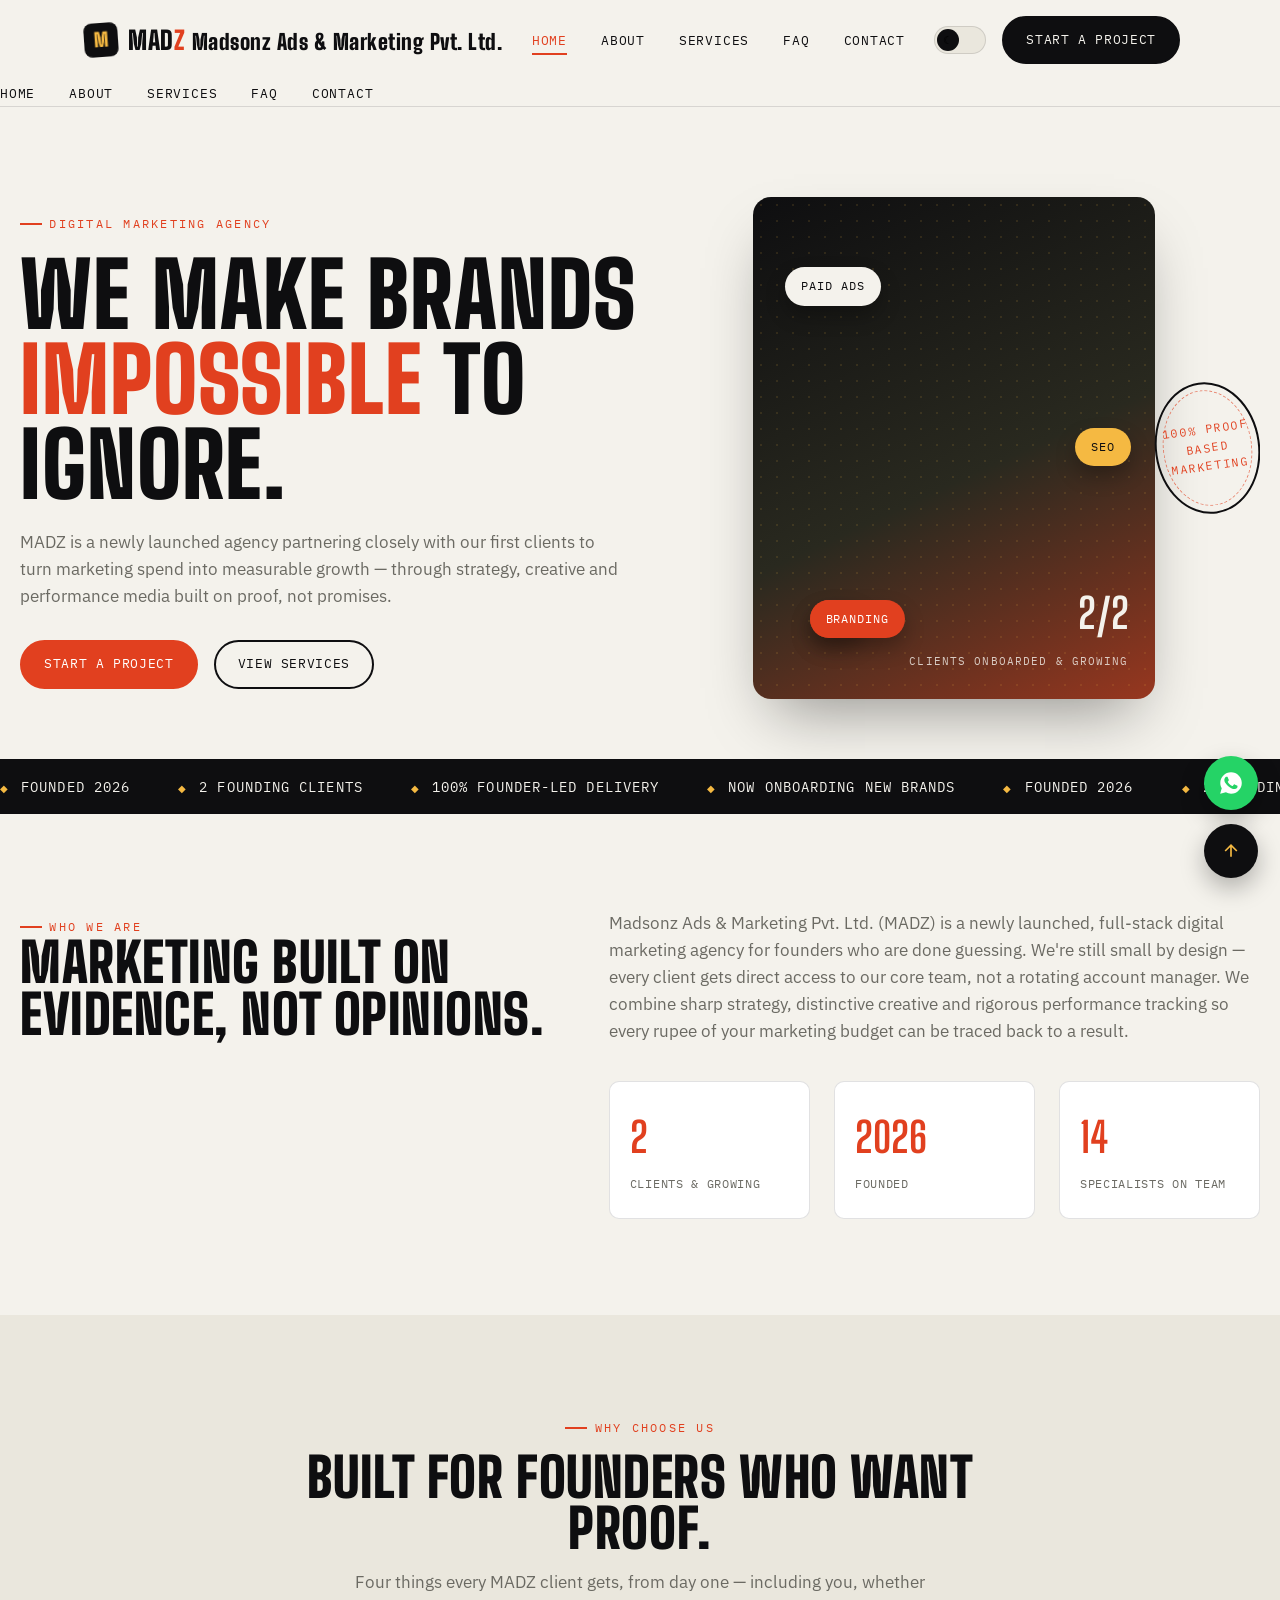
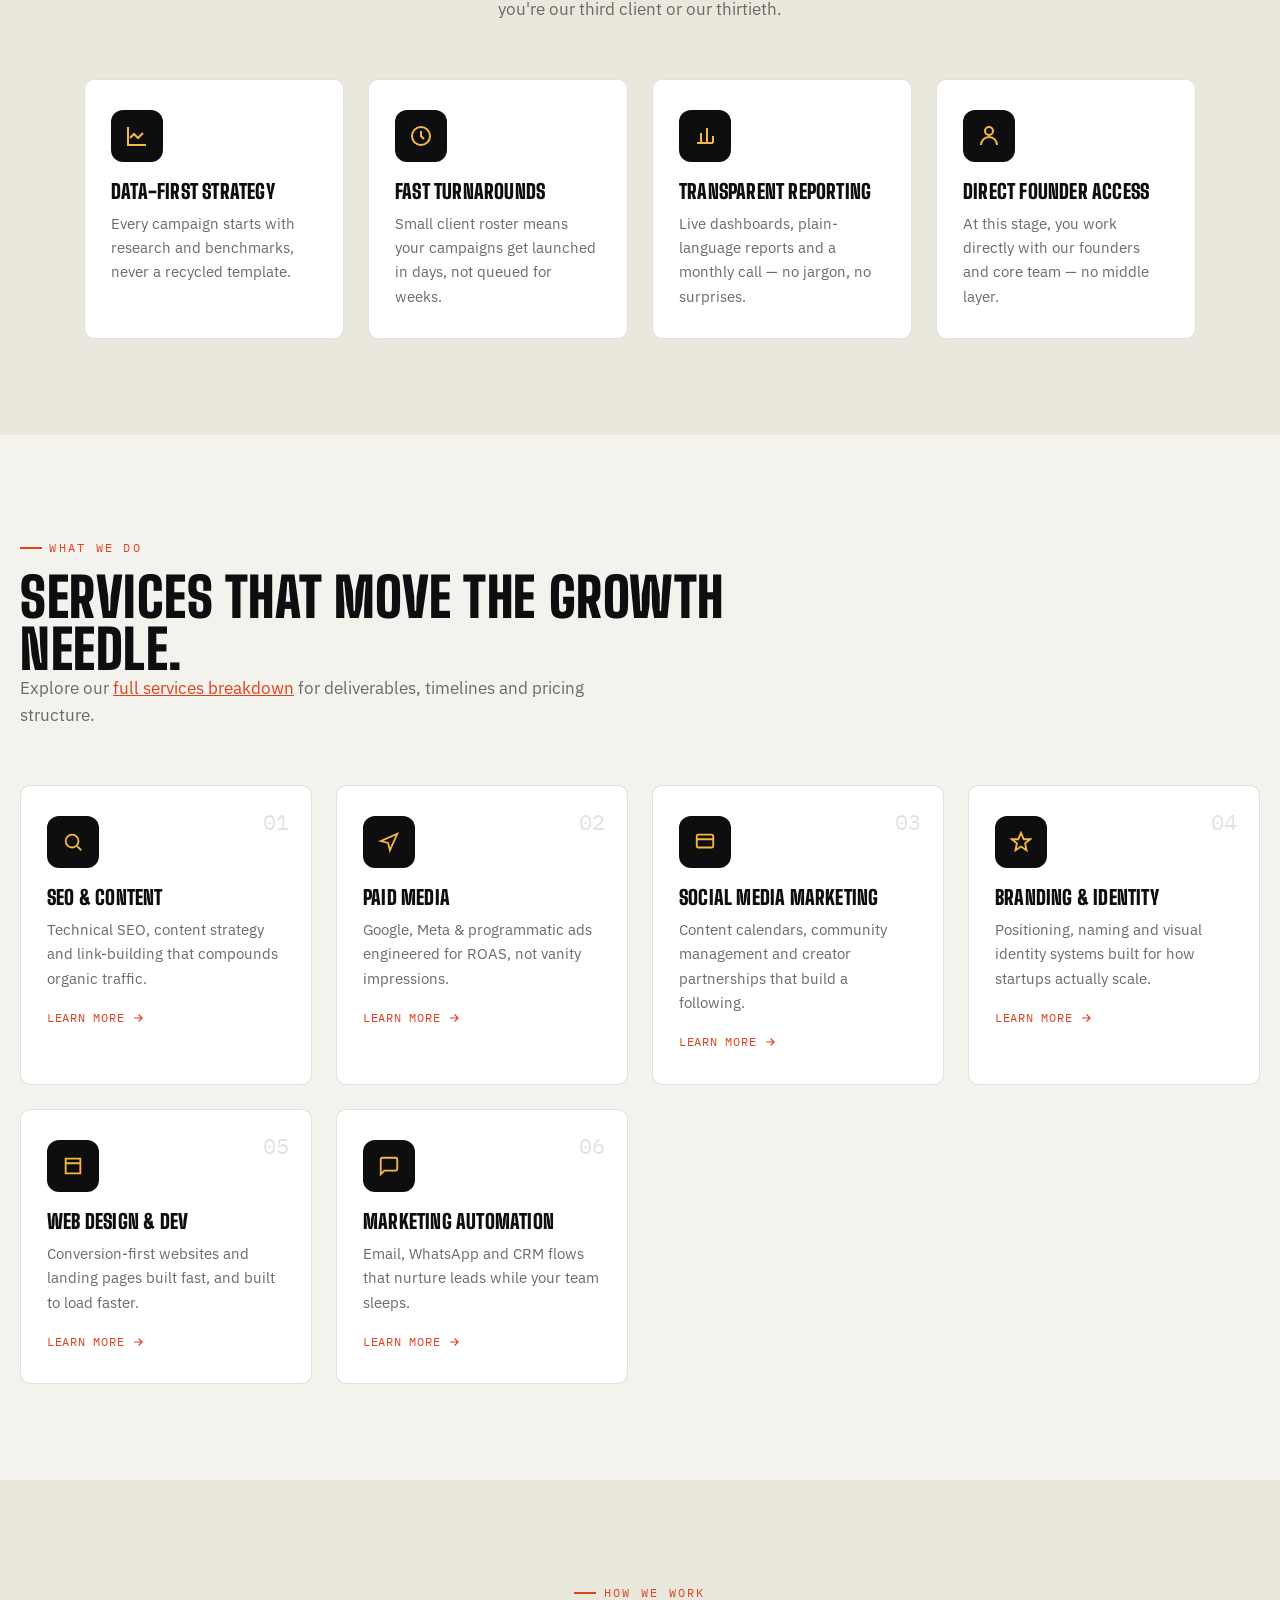
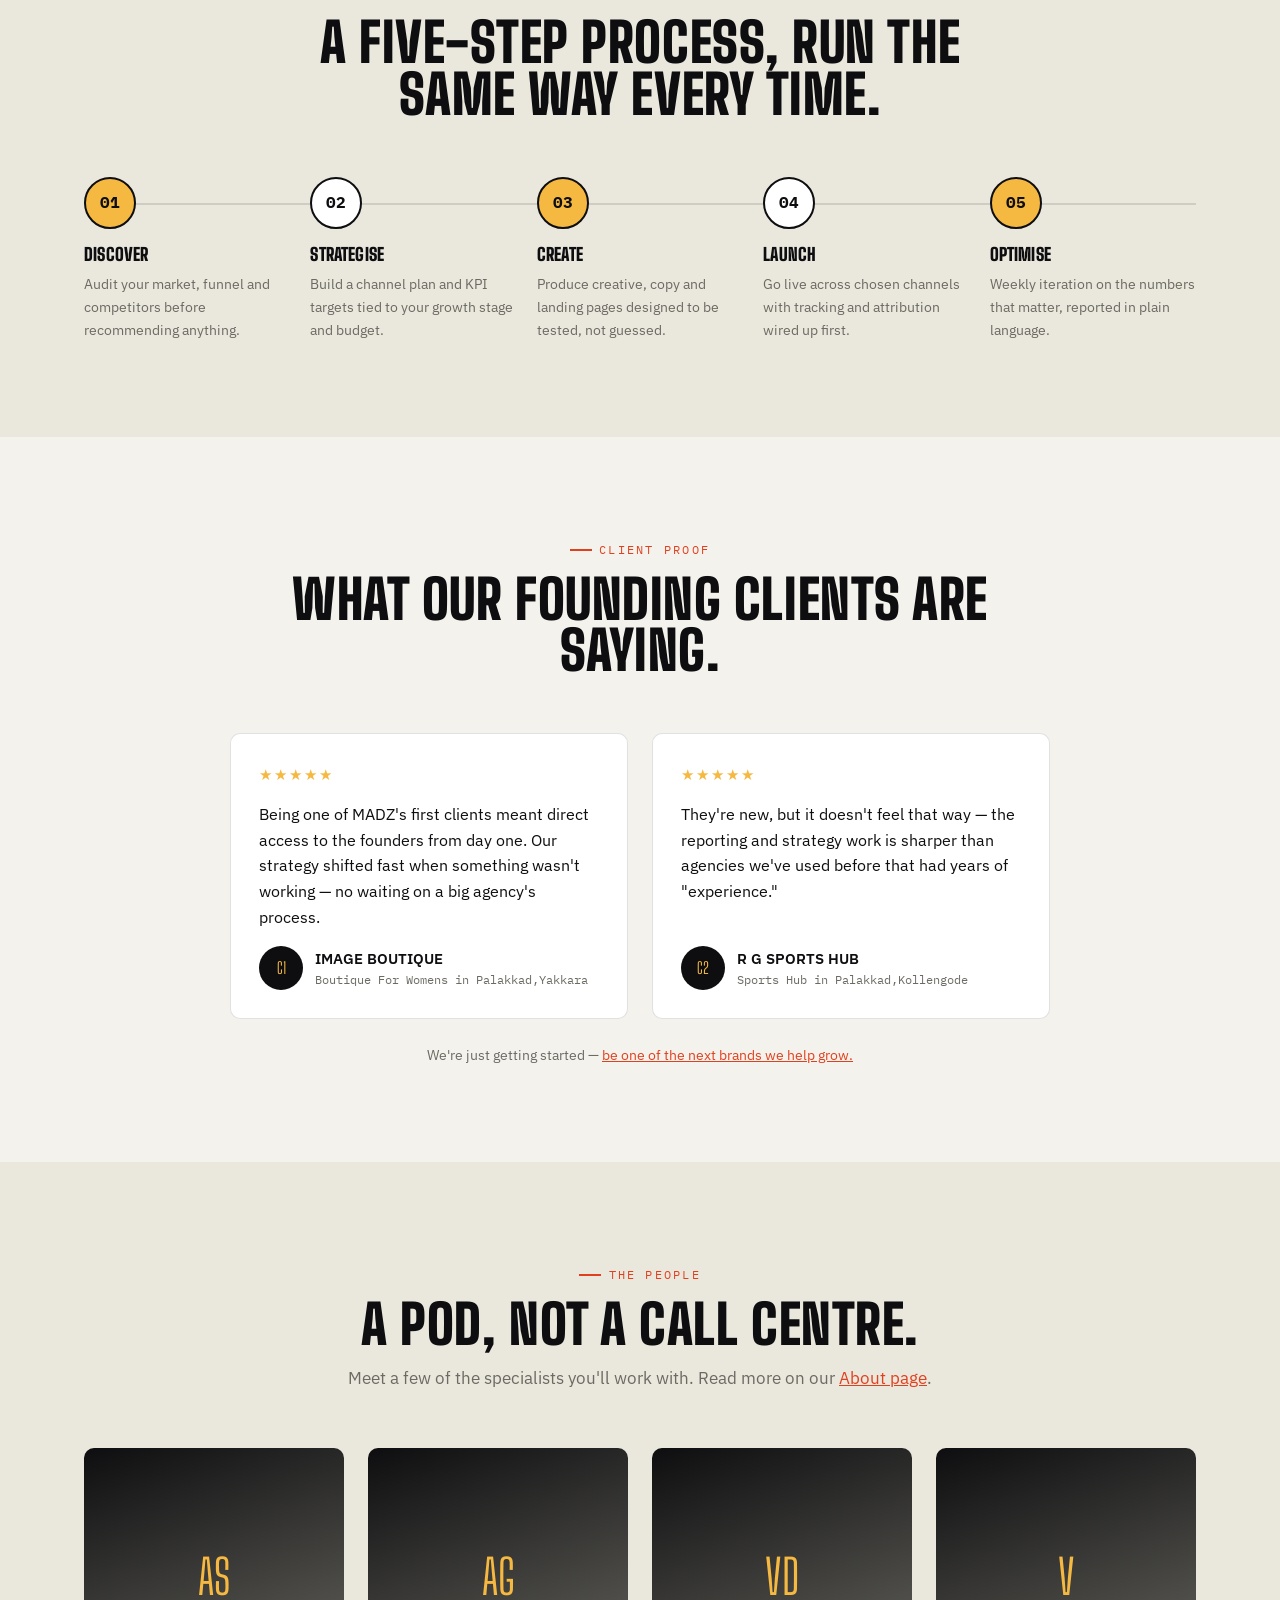
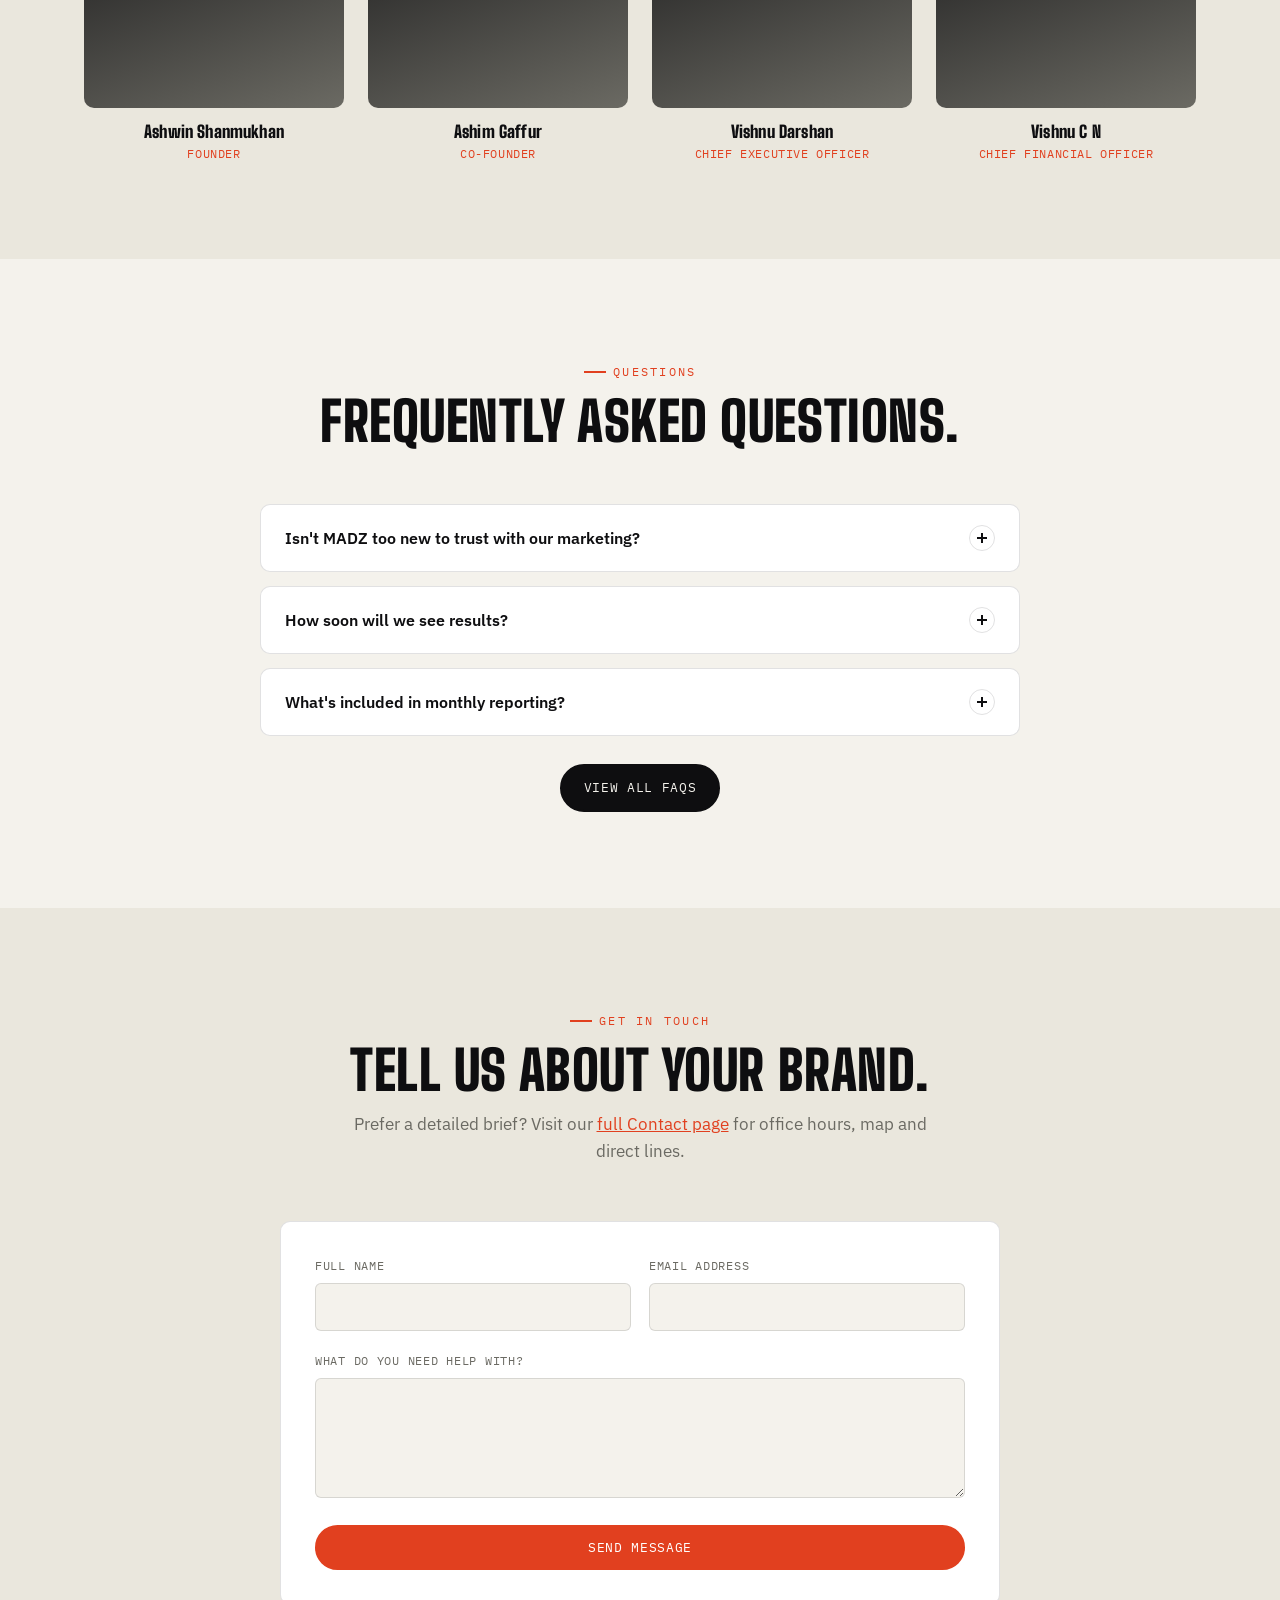
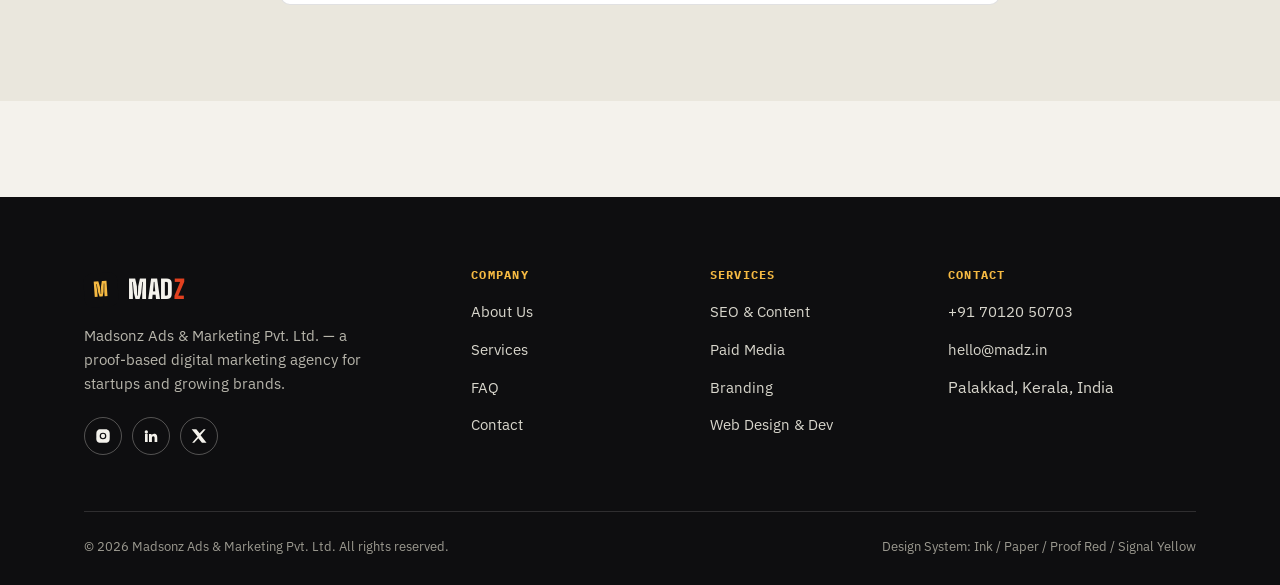
==== commit 7914de97: "Update index.html" ====
--- a/index.html
+++ b/index.html
@@ -68,6 +68,7 @@
   <nav class="nav" aria-label="Primary">
     <a href="index.html" class="brand" aria-label="MADZ home">
       <span class="mark" aria-hidden="true">M</span>
+      <div class="brand-text">
       <span class="full">MAD<em>Z</em></span>
       <small class="company-name">Madsonz Ads &amp; Marketing Pvt. Ltd.</small>
       </div>   
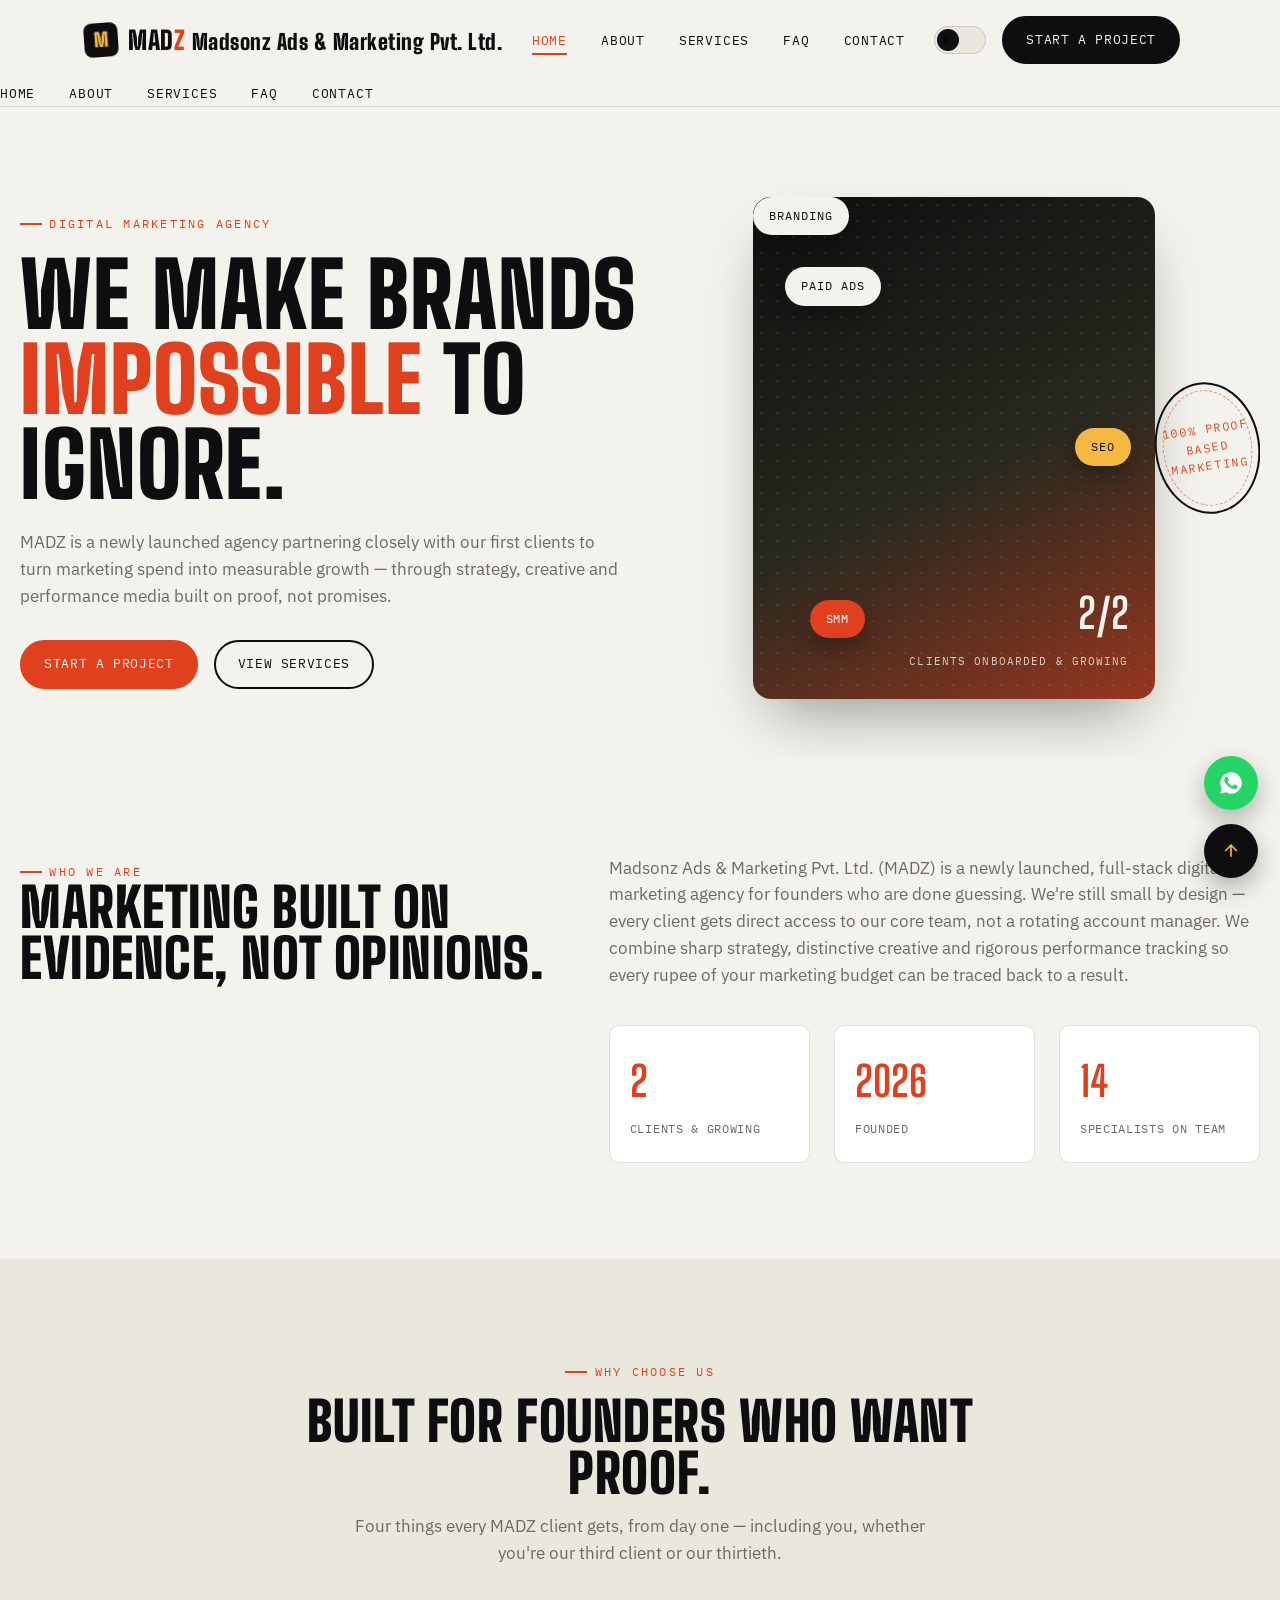
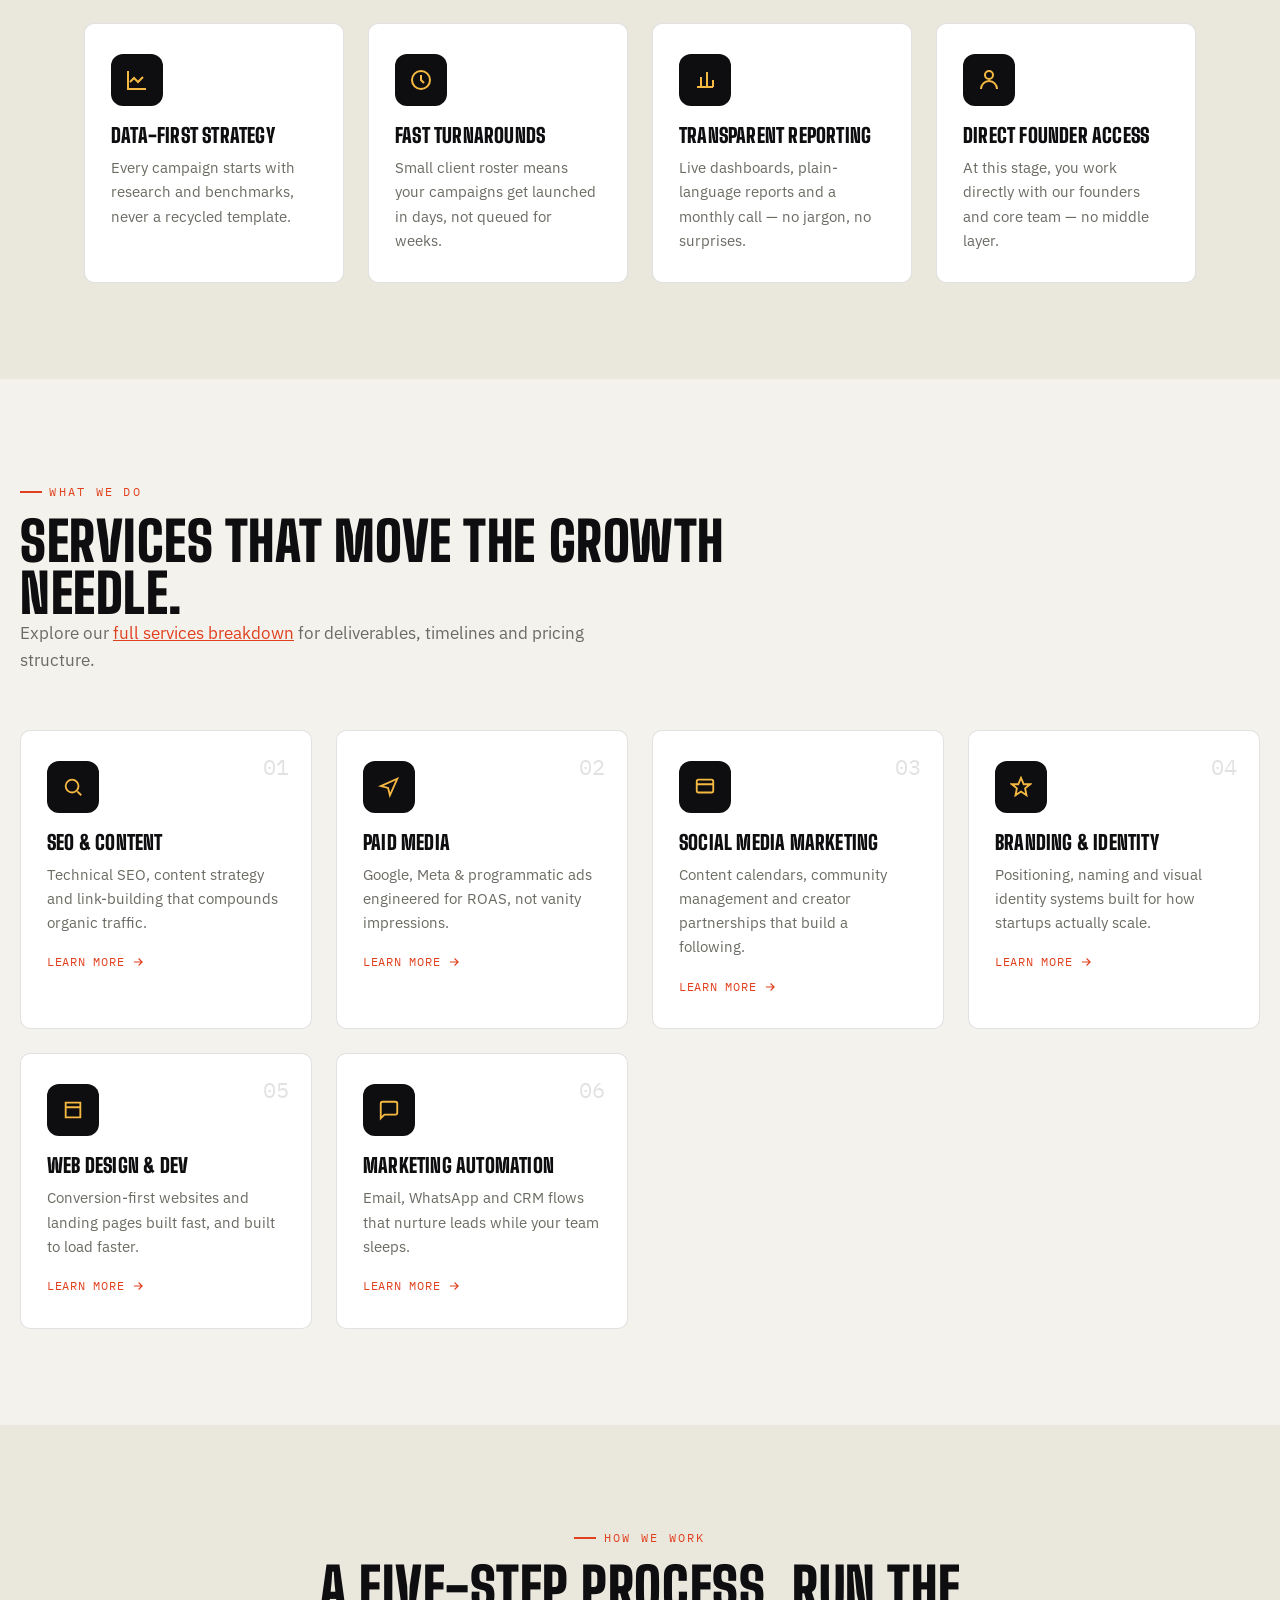
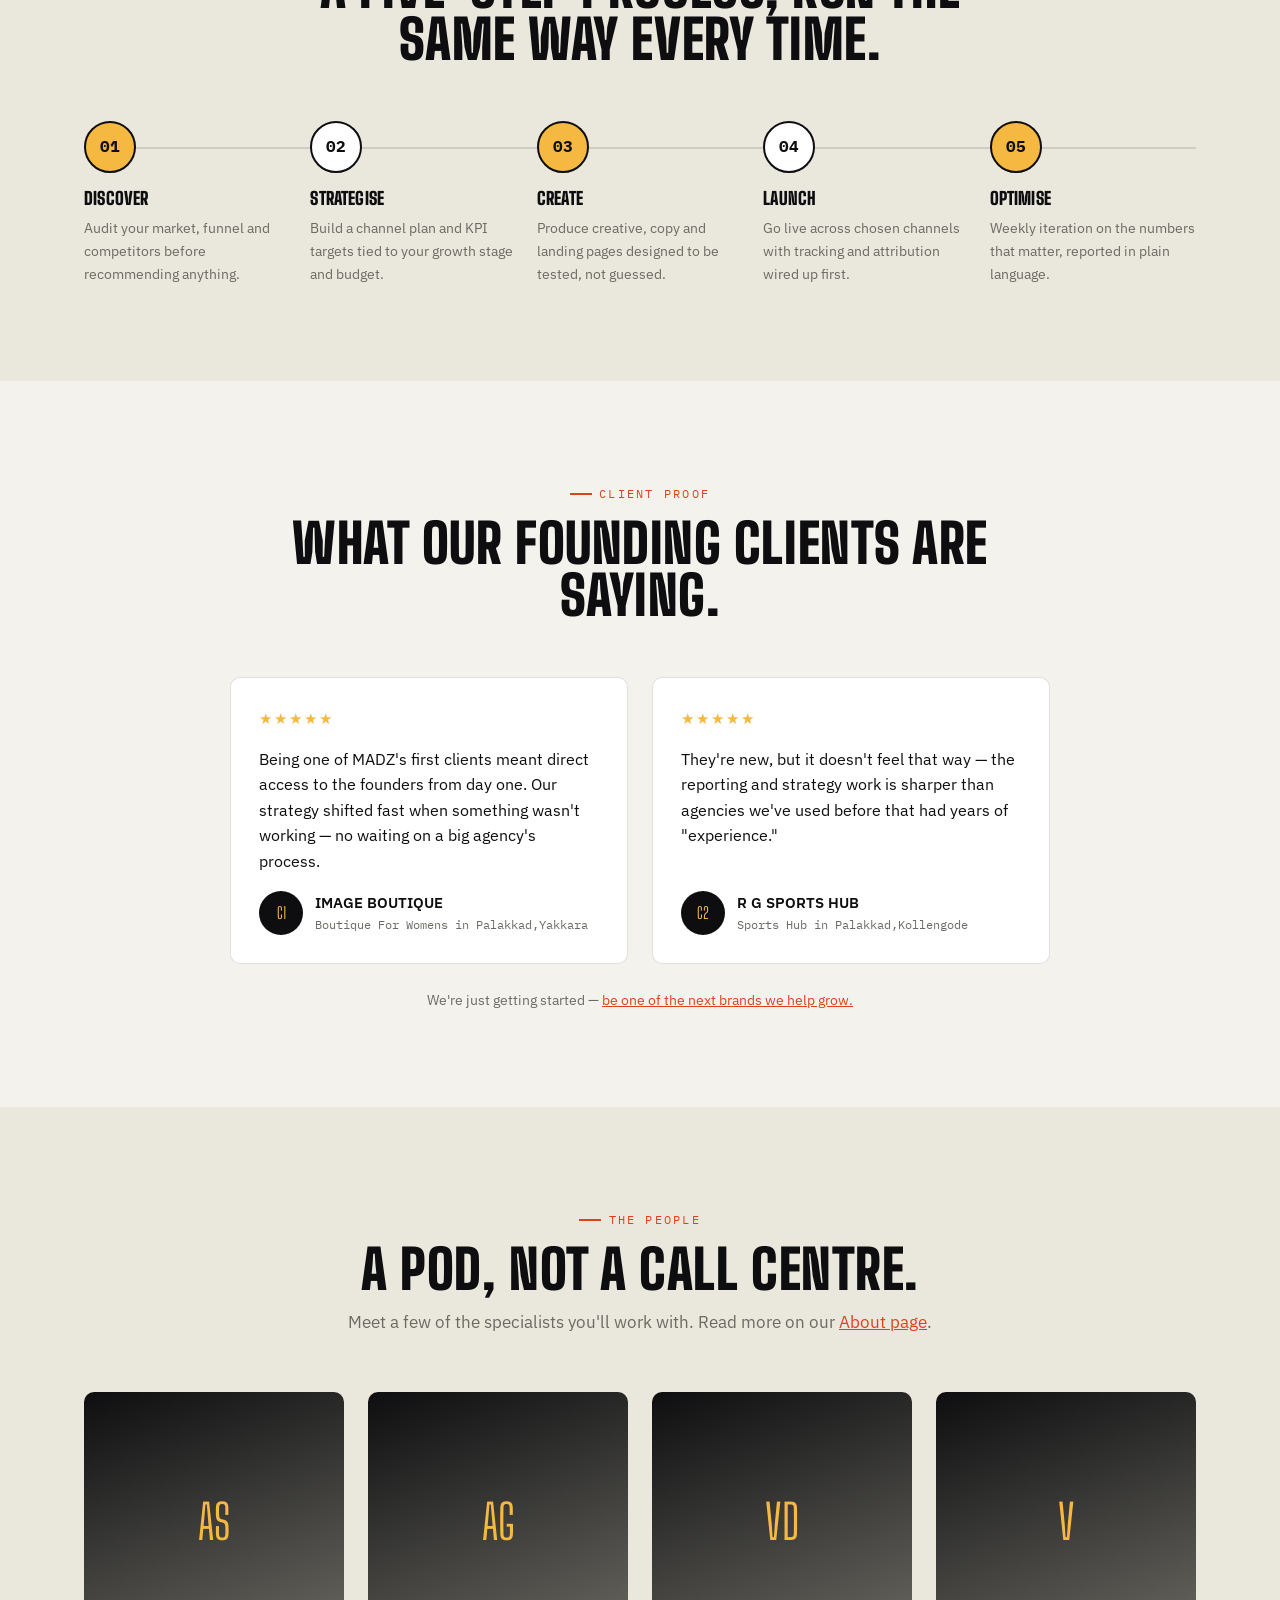
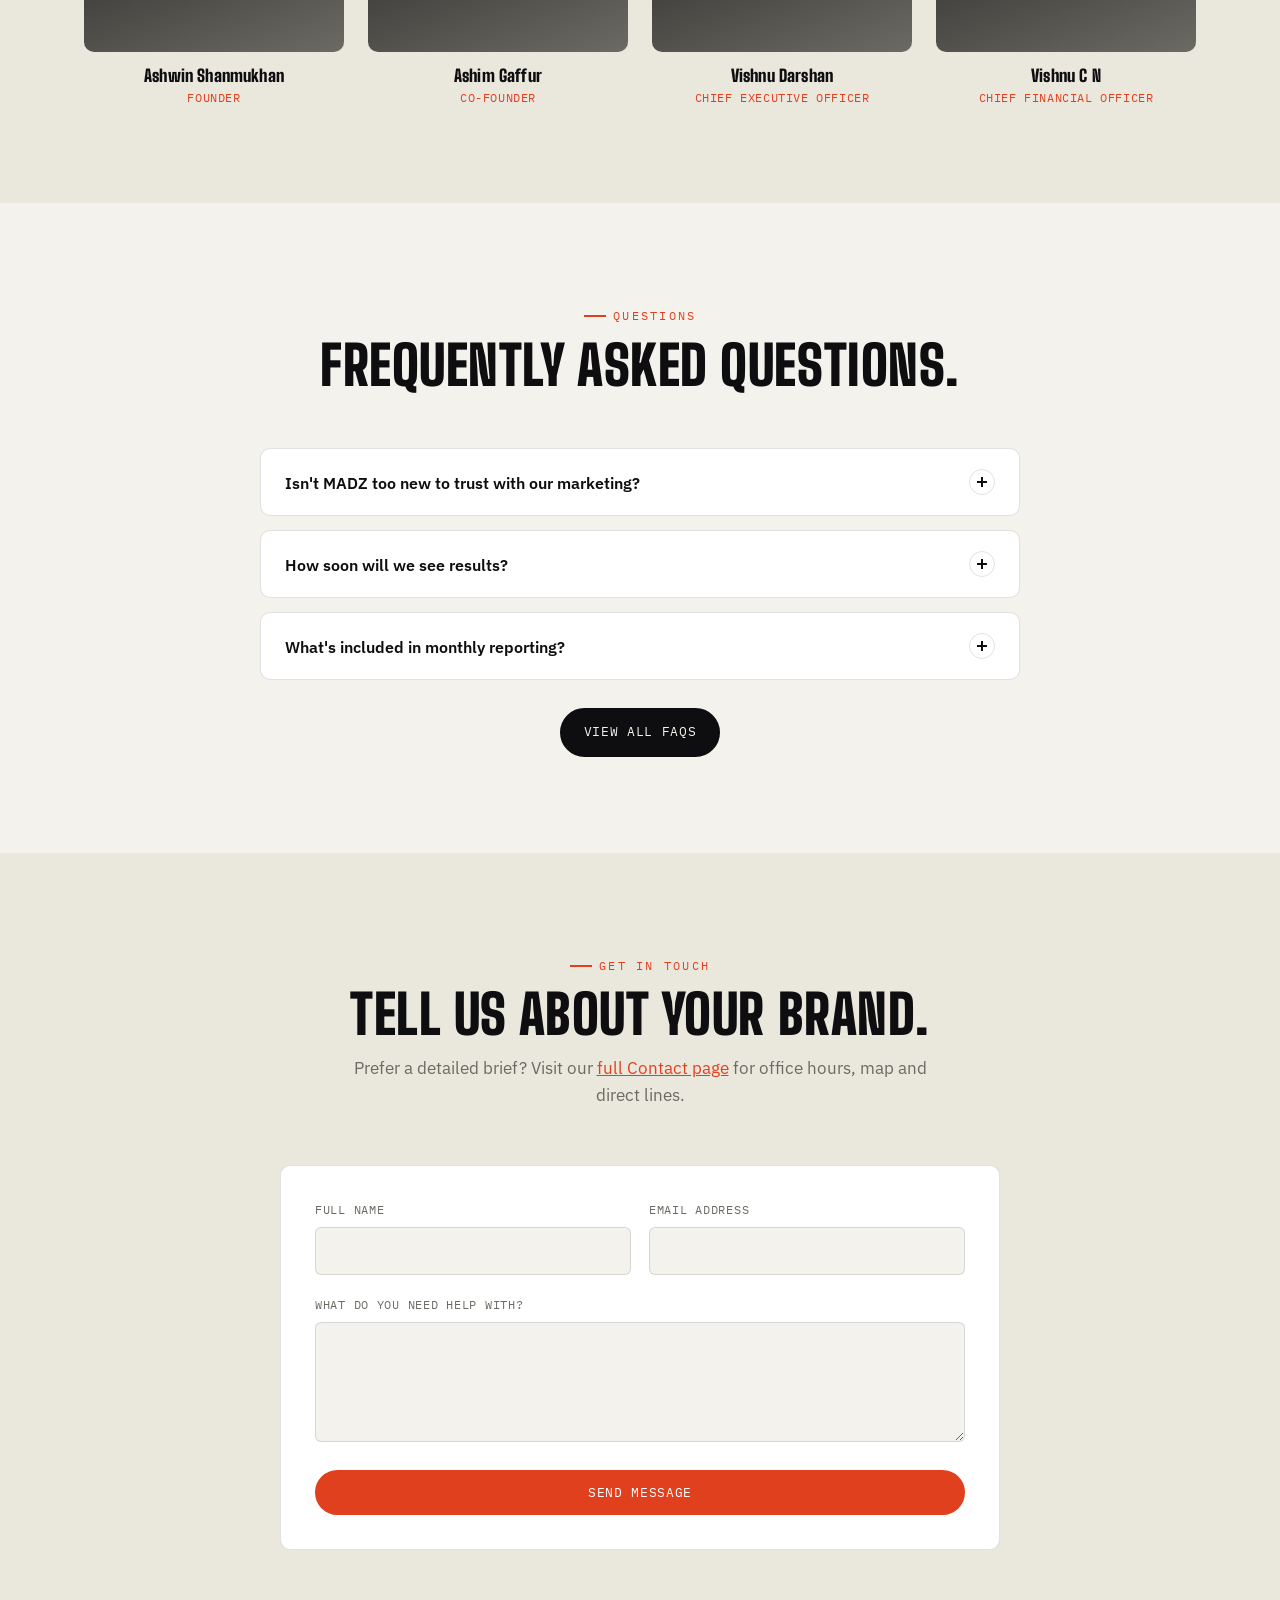
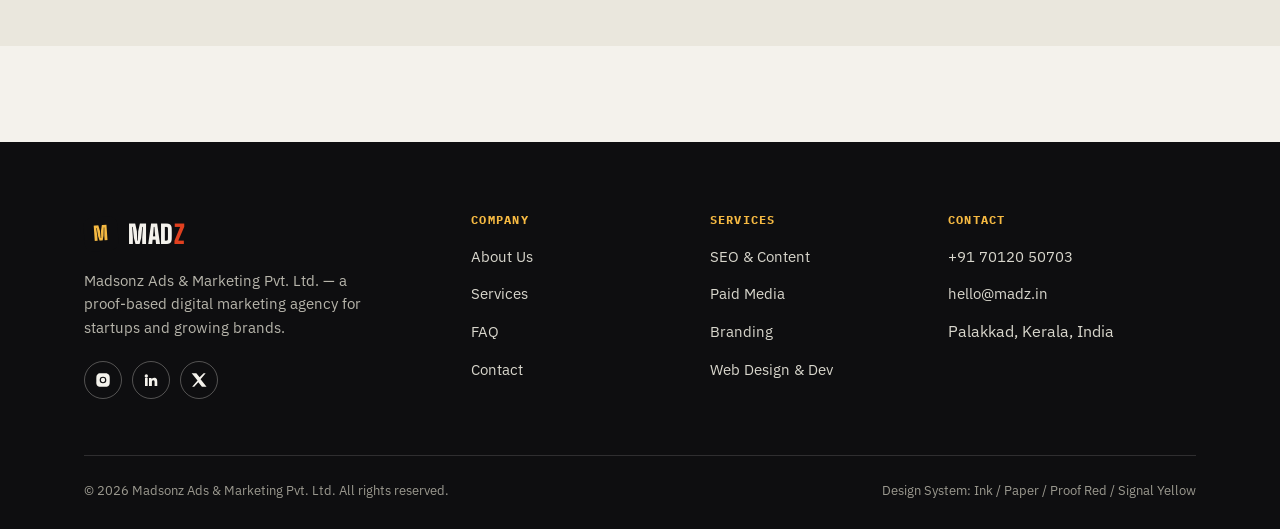
==== commit f86b322d: "Update index.html" ====
--- a/index.html
+++ b/index.html
@@ -127,7 +127,7 @@
           <span class="tag t1">Paid ads</span>
           <span class="tag t2">SEO</span>
           <span class="tag t3">SMM</span>   
-          <span class="tag t3">Branding</span>
+          <span class="tag t4">Branding</span>
           <div class="stat">
             <b>2/2</b>
             <span>Clients Onboarded &amp; Growing</span>
--- a/css/style.css
+++ b/css/style.css
@@ -588,3 +588,9 @@
 @media (max-width: 480px){
   .team-grid{ grid-template-columns: 1fr; }
 }
+/* ==========================================================
+   Hide Scrolling Ticker on All Pages
+   ========================================================== */
+.ticker {
+    display: none !important;
+}
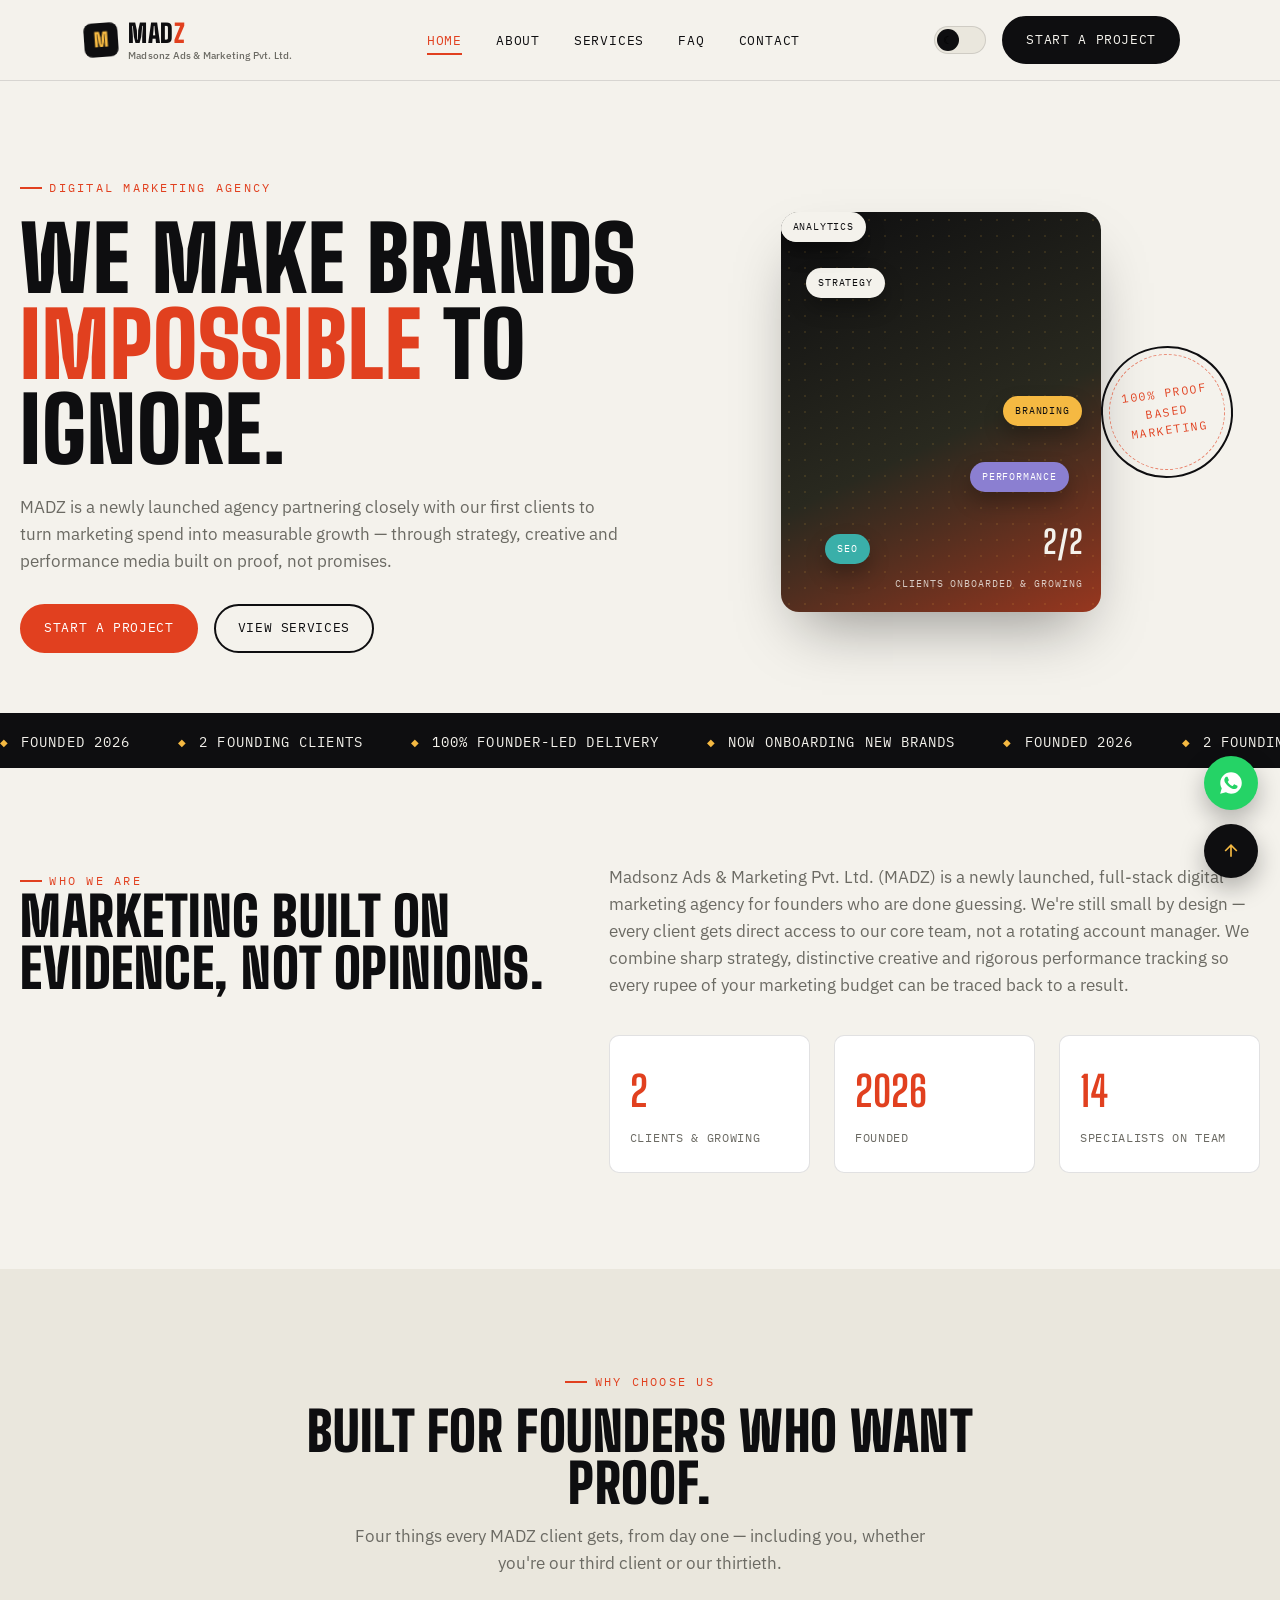
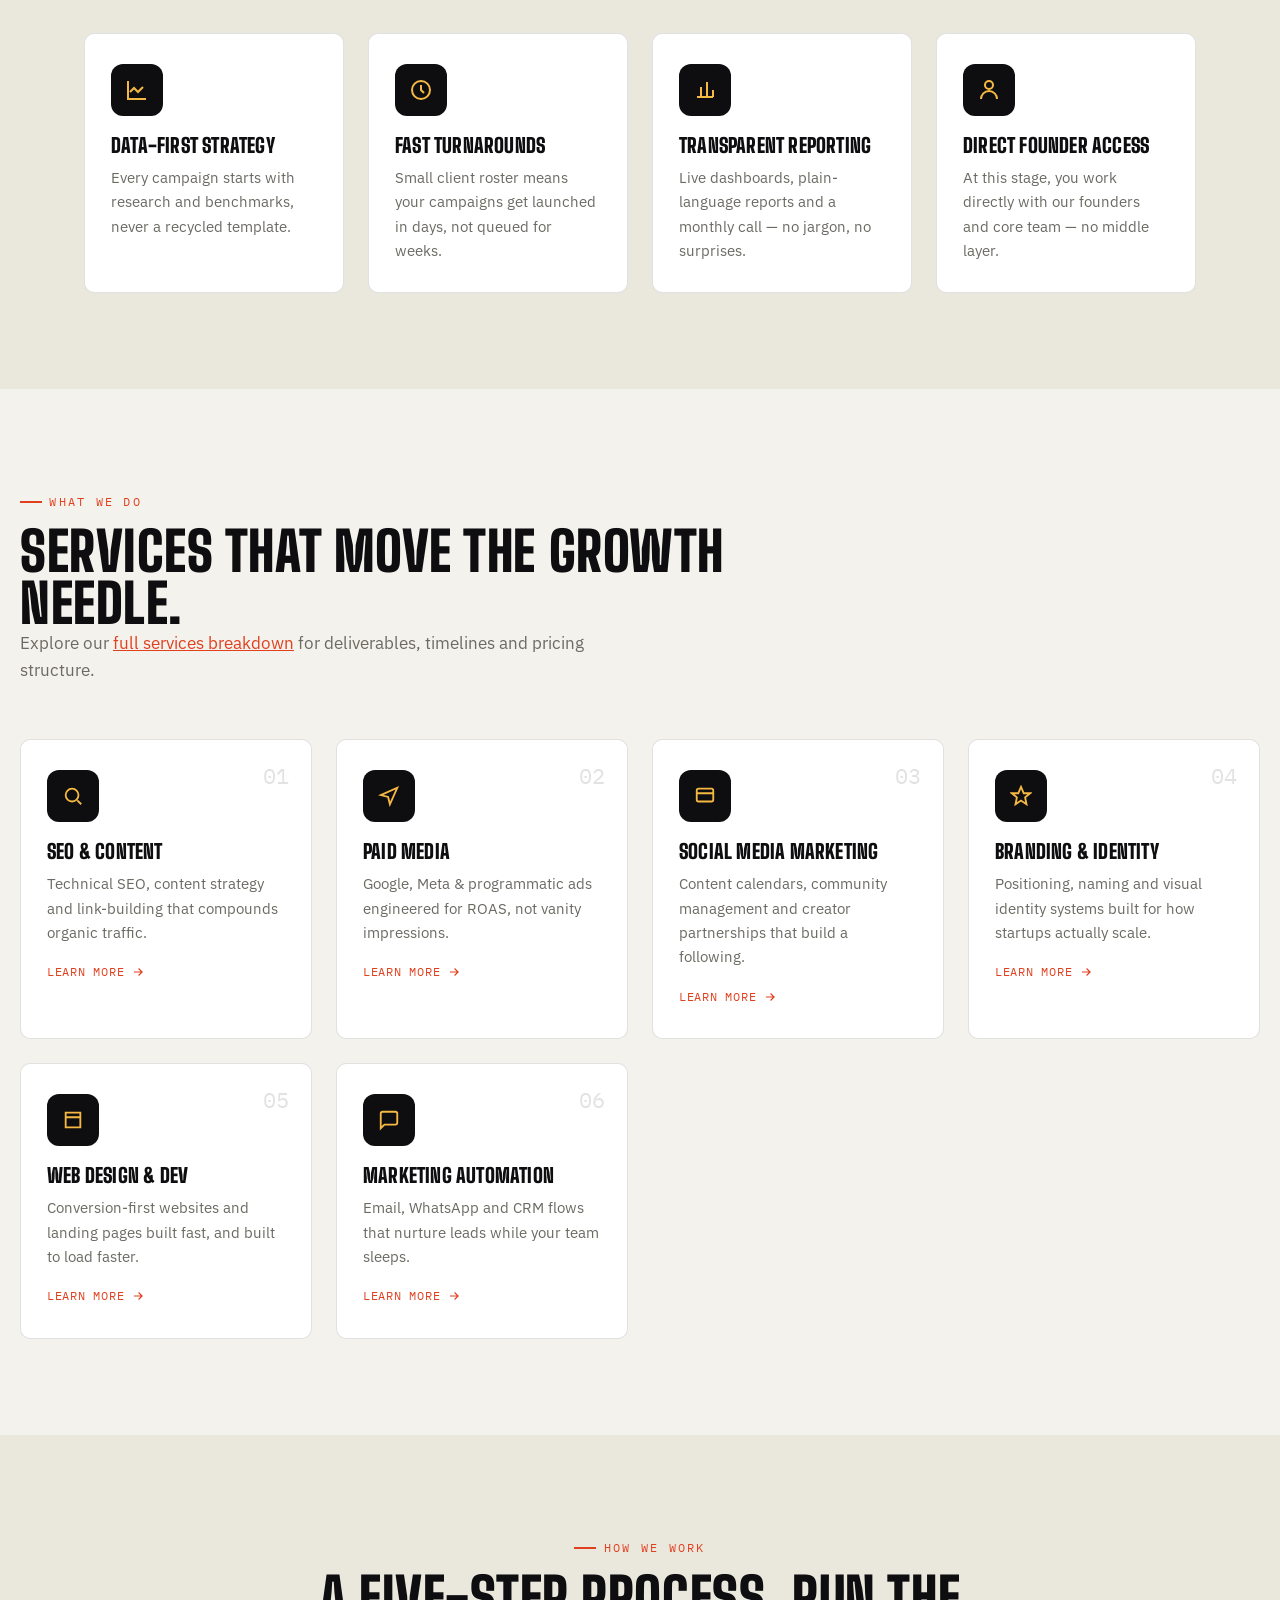
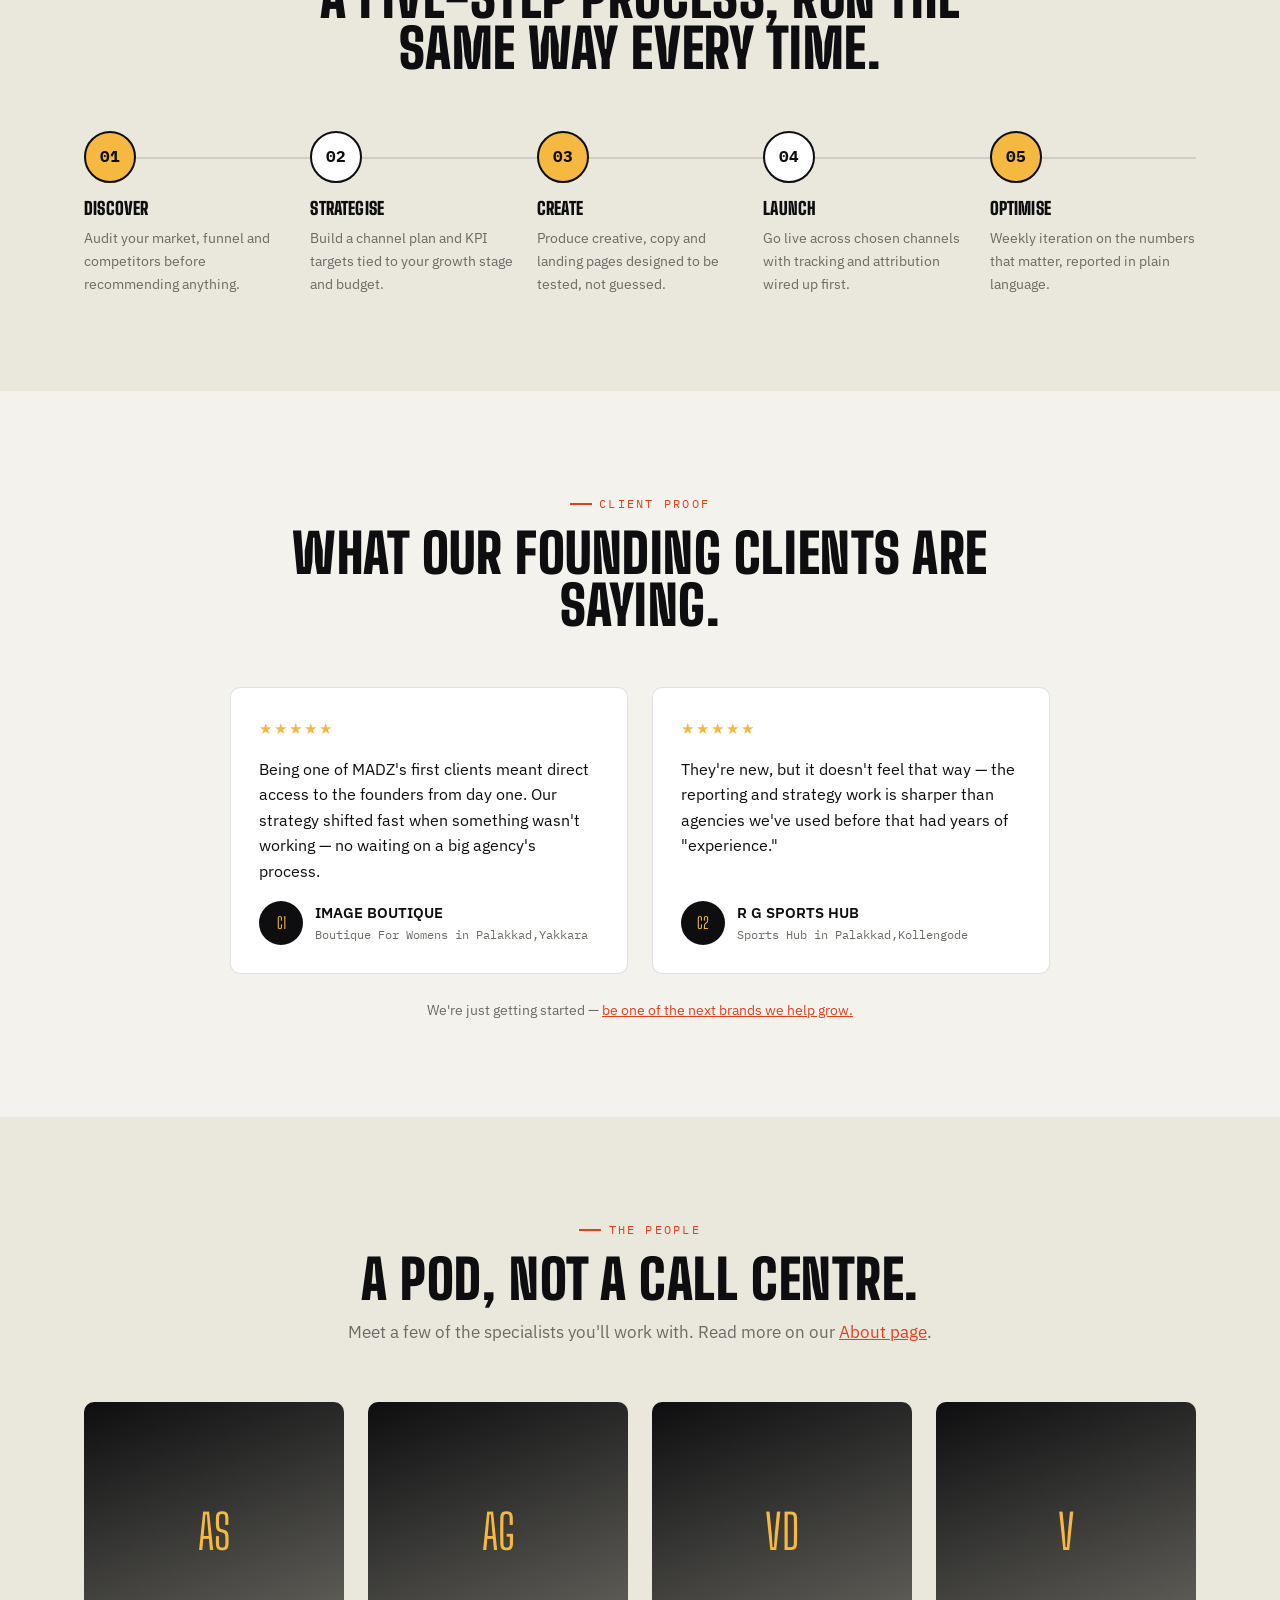
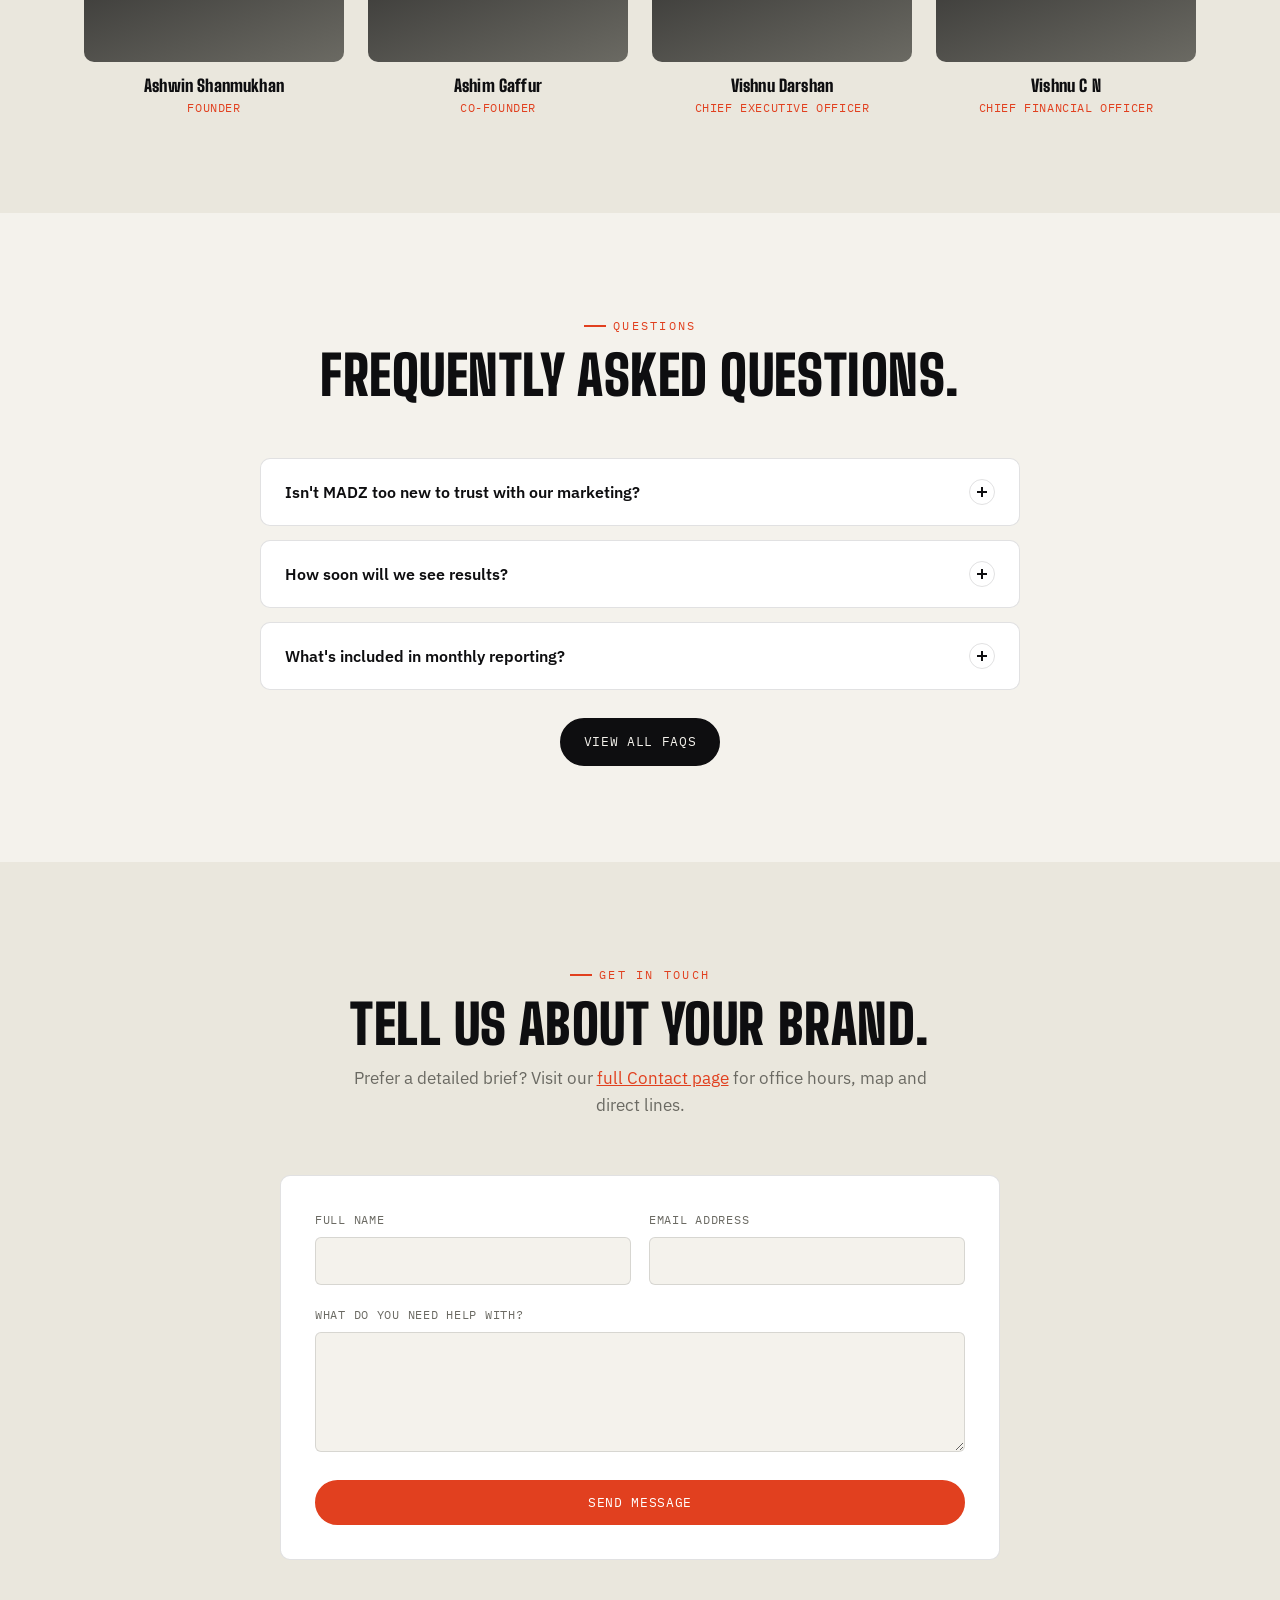
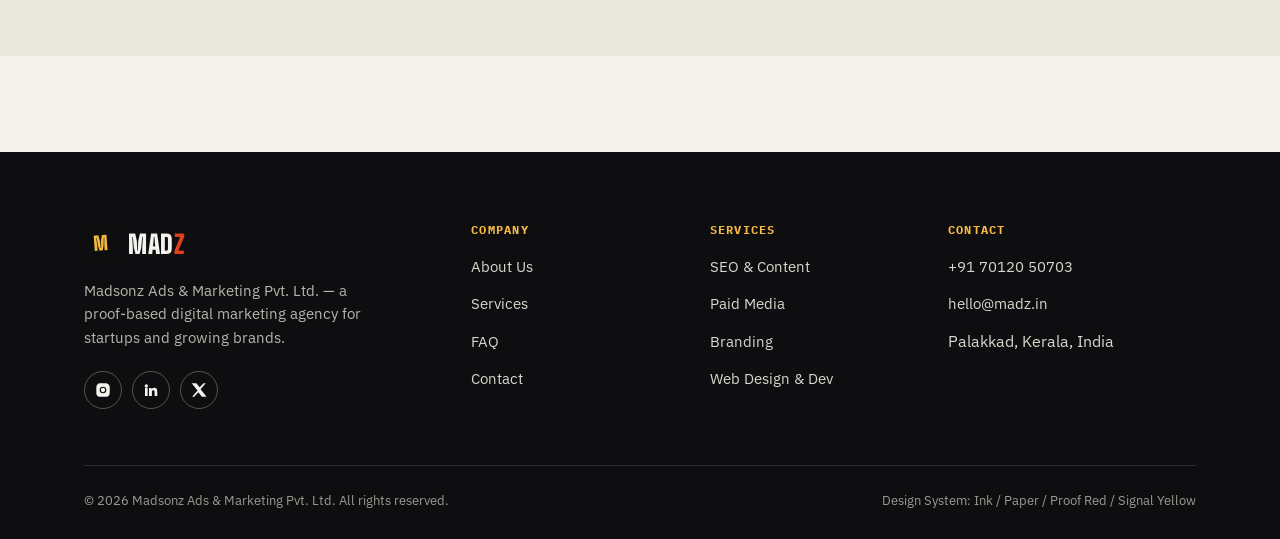
==== commit 9062bd12: "Update index.html" ====
--- a/index.html
+++ b/index.html
@@ -124,10 +124,12 @@
       <div class="hero-visual reveal">
         <div class="hero-panel">
           <div class="grain" aria-hidden="true"></div>
-          <span class="tag t1">Paid ads</span>
-          <span class="tag t2">SEO</span>
-          <span class="tag t3">SMM</span>   
-          <span class="tag t4">Branding</span>
+          <span class="tag t1">Strategy</span>
+<span class="tag t2">Branding</span>
+<span class="tag t3">SEO</span>
+<span class="tag t4">Performance</span>
+<span class="tag t5">Content</span>
+<span class="tag t6">Analytics</span>
           <div class="stat">
             <b>2/2</b>
             <span>Clients Onboarded &amp; Growing</span>
--- a/css/style.css
+++ b/css/style.css
@@ -145,6 +145,21 @@
 html[data-theme="dark"] .brand .mark{ background: var(--signal-yellow); color: var(--ink); }
 .brand .full{ color: var(--text); }
 .brand .full em{ font-style: normal; color: var(--accent); }
+.brand .brand-text{
+  display:flex;
+  flex-direction:column;
+  line-height:1.15;
+}
+.brand .company-name{
+  font-family: var(--font-body);
+  font-size:.62rem;
+  font-weight:500;
+  letter-spacing:.02em;
+  text-transform:none;
+  color: var(--text-muted);
+  margin-top:2px;
+}
+html[data-theme="dark"] .brand .company-name{ color: var(--slate); }
 
 .nav-links{ display:flex; align-items:center; gap: 34px; }
 .nav-links a{
@@ -229,7 +244,7 @@
 }
 .hero-visual{ position:relative; display:flex; align-items:center; justify-content:center; }
 .hero-panel{
-  width:100%; aspect-ratio: 4/5; border-radius: 18px;
+  width:100%; max-width: 320px; aspect-ratio: 4/5; border-radius: 18px;
   background: linear-gradient(155deg, var(--ink) 0%, #29291f 55%, var(--accent) 130%);
   position:relative; overflow:hidden;
   box-shadow: 0 30px 60px -20px rgba(0,0,0,.4);
@@ -240,18 +255,19 @@
   background-size: 16px 16px; opacity:.12;
 }
 .hero-panel .tag{
-  position:absolute; padding:10px 16px; border-radius:999px; background: var(--paper); color: var(--ink);
-  font-family: var(--font-mono); font-size:.72rem; letter-spacing:.08em; text-transform:uppercase;
+  position:absolute; padding:7px 12px; border-radius:999px; background: var(--paper); color: var(--ink);
+  font-family: var(--font-mono); font-size:.62rem; letter-spacing:.08em; text-transform:uppercase;
   box-shadow: 0 10px 20px rgba(0,0,0,.25);
 }
-.hero-panel .tag.t1{ top: 14%; left: 8%; }
-.hero-panel .tag.t2{ top: 46%; right: 6%; background: var(--signal-yellow); }
-.hero-panel .tag.t3{ bottom: 12%; left: 14%; background: var(--proof-red); color:#fff; }
+.hero-panel .tag.t1{ top: 14%; left: 8%; background: var(--paper); color: var(--ink); }
+.hero-panel .tag.t2{ top: 46%; right: 6%; background: var(--signal-yellow); color: var(--ink); }
+.hero-panel .tag.t3{ bottom: 12%; left: 14%; background: #3AAFA9; color:#fff; }
+.hero-panel .tag.t4{ bottom: 30%; right: 10%; background: #8B7FD1; color:#fff; }
 .hero-panel .stat{
-  position:absolute; bottom: 26px; right: 26px; text-align:right; color: var(--paper);
-}
-.hero-panel .stat b{ font-family: var(--font-display); font-size: 2.6rem; display:block; }
-.hero-panel .stat span{ font-family: var(--font-mono); font-size:.7rem; letter-spacing:.1em; text-transform:uppercase; opacity:.8; }
+  position:absolute; bottom: 18px; right: 18px; text-align:right; color: var(--paper);
+}
+.hero-panel .stat b{ font-family: var(--font-display); font-size: 2rem; display:block; }
+.hero-panel .stat span{ font-family: var(--font-mono); font-size:.6rem; letter-spacing:.1em; text-transform:uppercase; opacity:.8; }
 
 /* Proof ticker (signature element) */
 .ticker{
@@ -526,6 +542,11 @@
   border:1px solid var(--border); padding:6px 12px; border-radius:999px; color: var(--text-muted);
 }
 
+/* Mobile nav dropdown panel: hidden by default on all screen sizes.
+   It is only switched back on inside the max-width:860px media query below,
+   where it becomes a fixed, off-canvas panel toggled by the hamburger button. */
+.mobile-panel{ display:none; }
+
 /* --------------------------------------------------------------------------
    18. RESPONSIVE
    -------------------------------------------------------------------------- */
@@ -543,10 +564,11 @@
   .nav-toggle{ display:block; }
   .nav-actions{ gap:10px; }
   .hero-grid, .about-grid, .contact-grid{ grid-template-columns: 1fr; }
-  .hero-visual{ order:-1; max-width: 340px; margin: 0 auto; }
+  .hero-visual{ order:-1; max-width: 280px; margin: 0 auto; }
   .stat-grid{ grid-template-columns: repeat(3,1fr); }
 
   .mobile-panel{
+    display:block;
     position:fixed;
     /* FIX #3: derive top offset from a variable instead of a hardcoded 68px,
        so the panel still lines up if the header's real height ever changes */
@@ -588,9 +610,3 @@
 @media (max-width: 480px){
   .team-grid{ grid-template-columns: 1fr; }
 }
-/* ==========================================================
-   Hide Scrolling Ticker on All Pages
-   ========================================================== */
-.ticker {
-    display: none !important;
-}
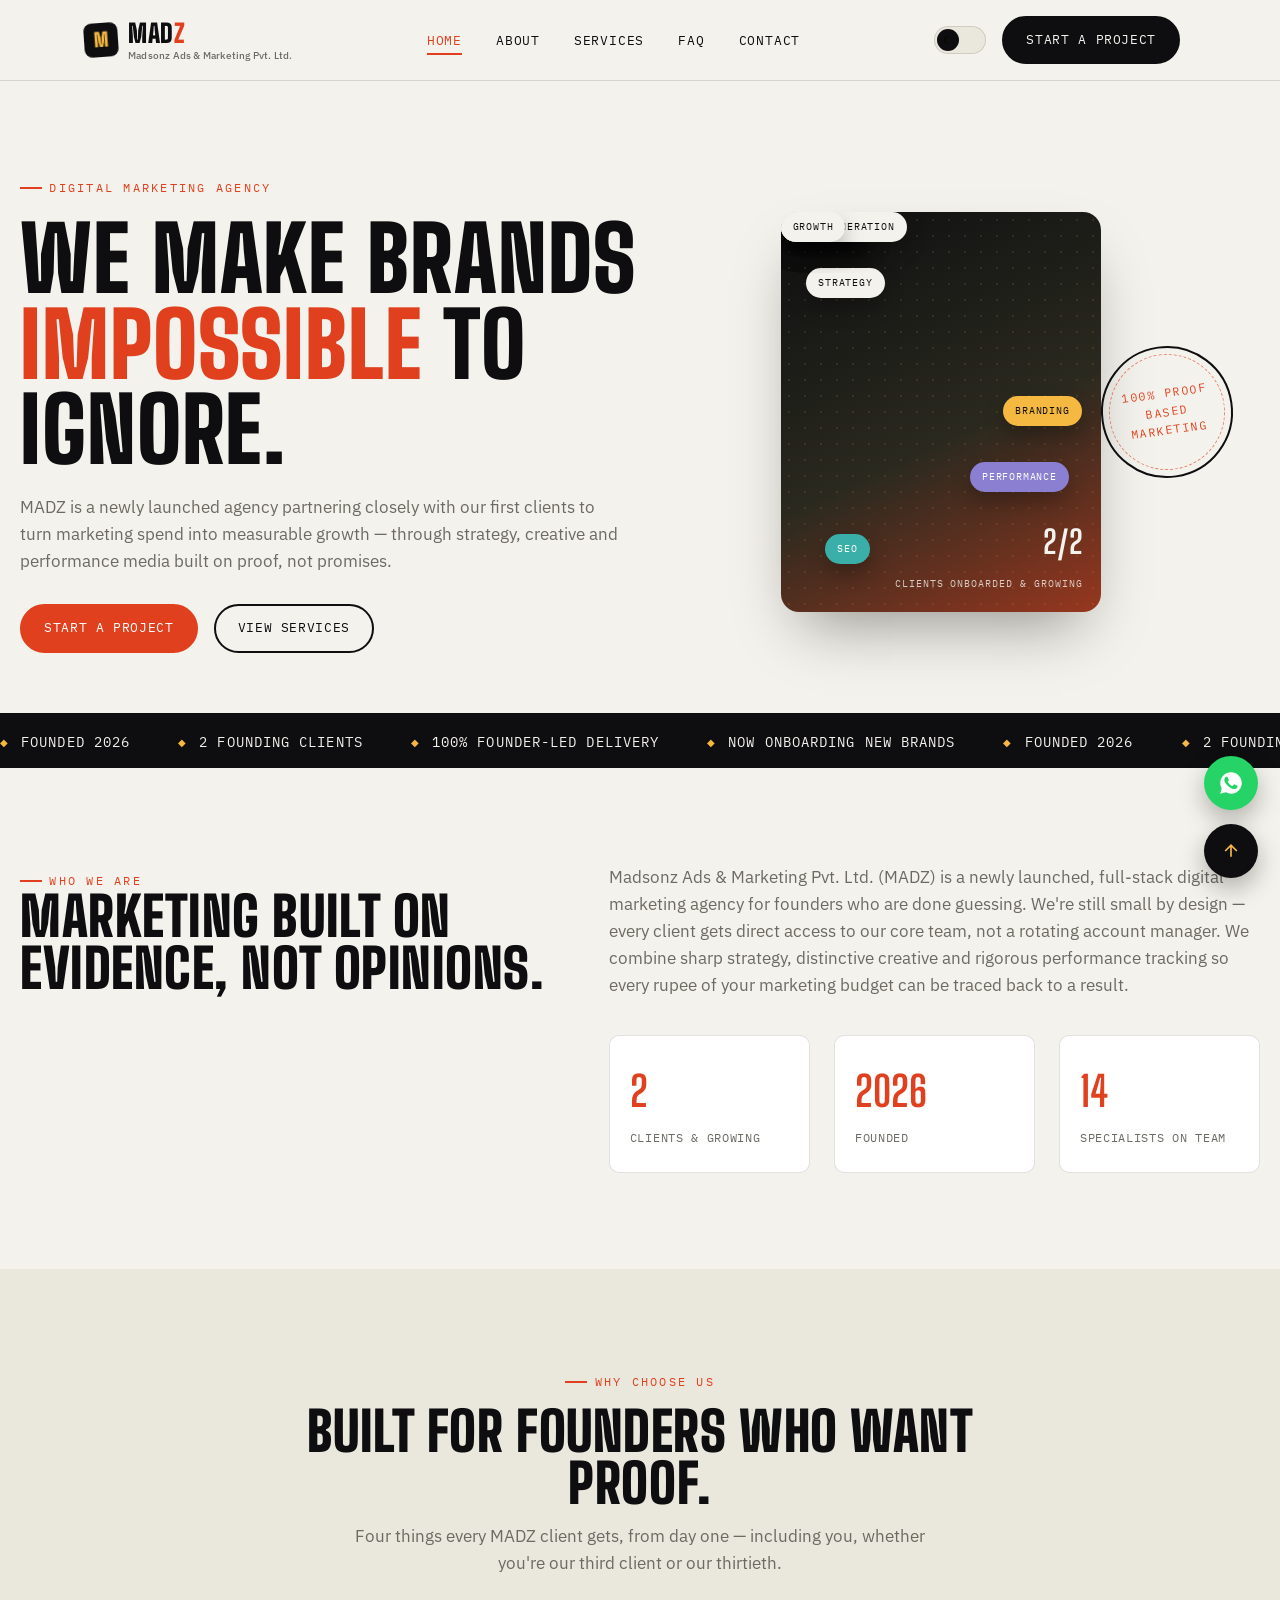
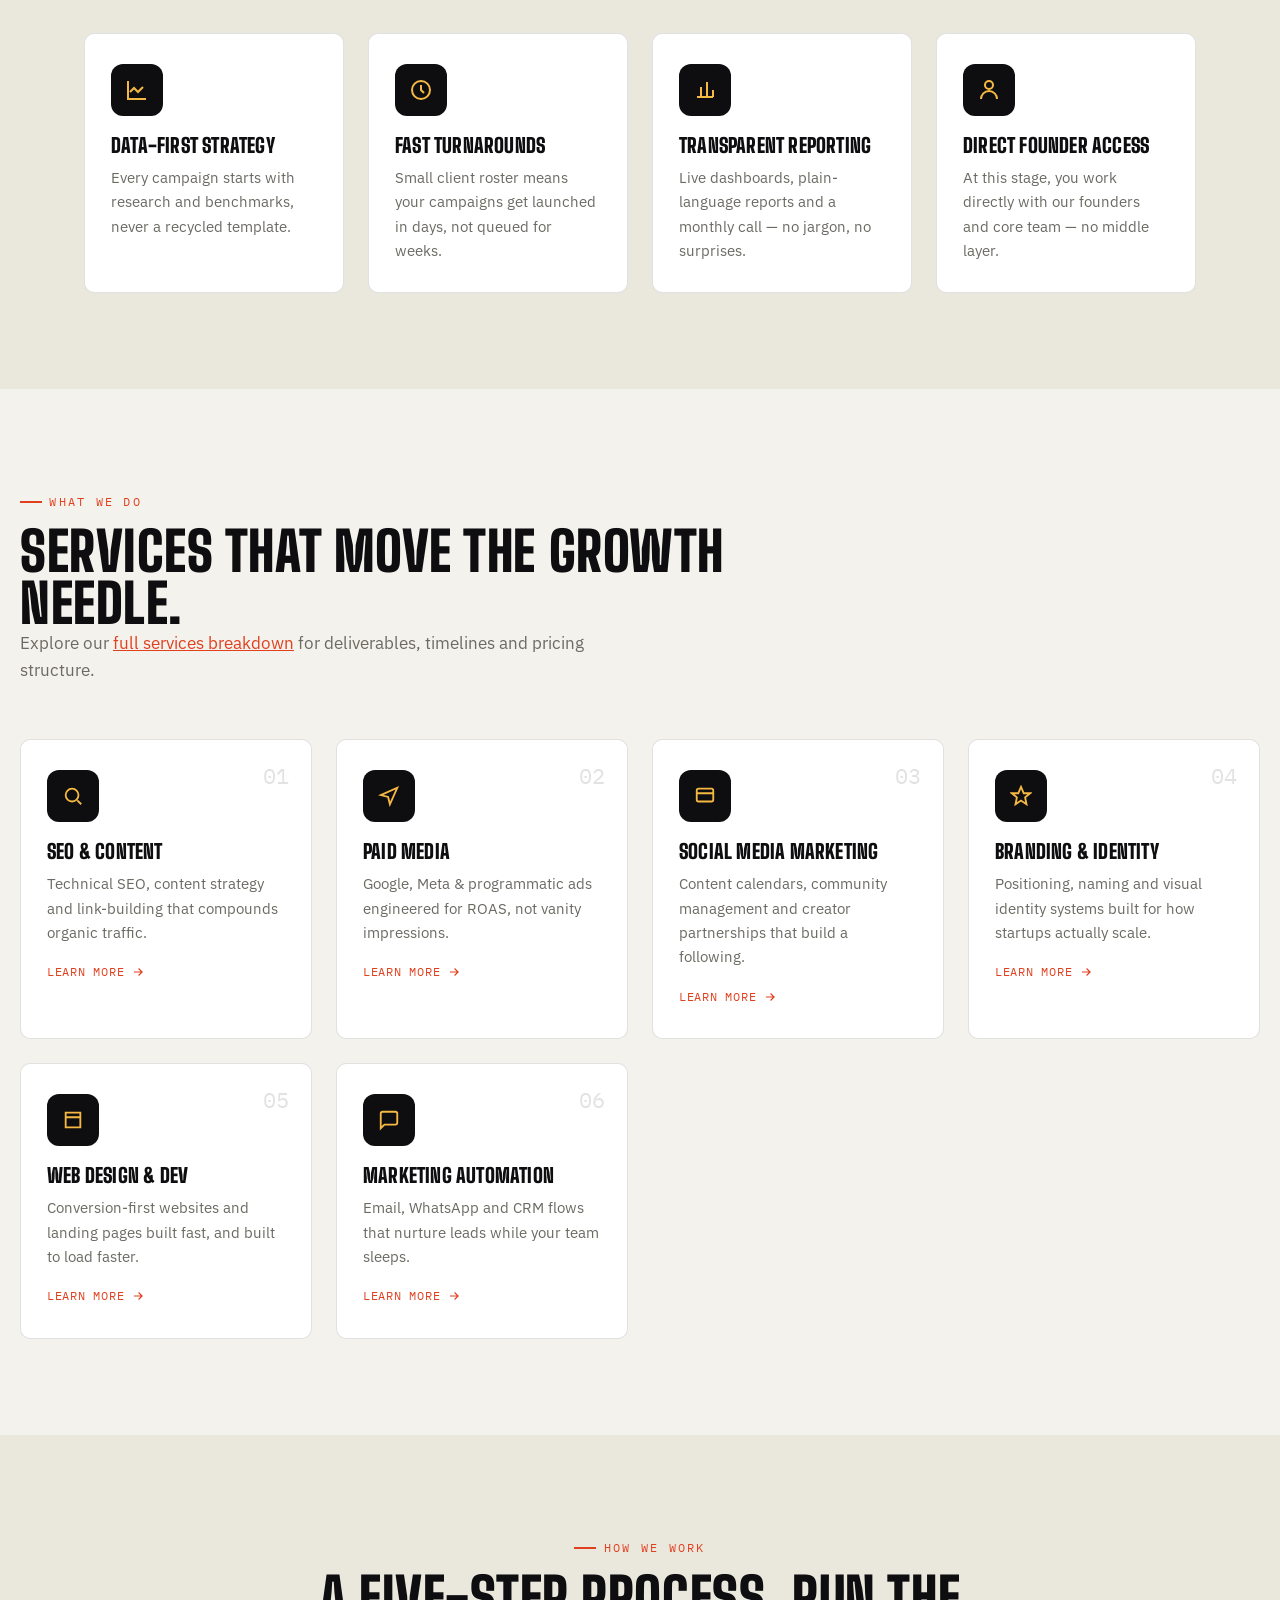
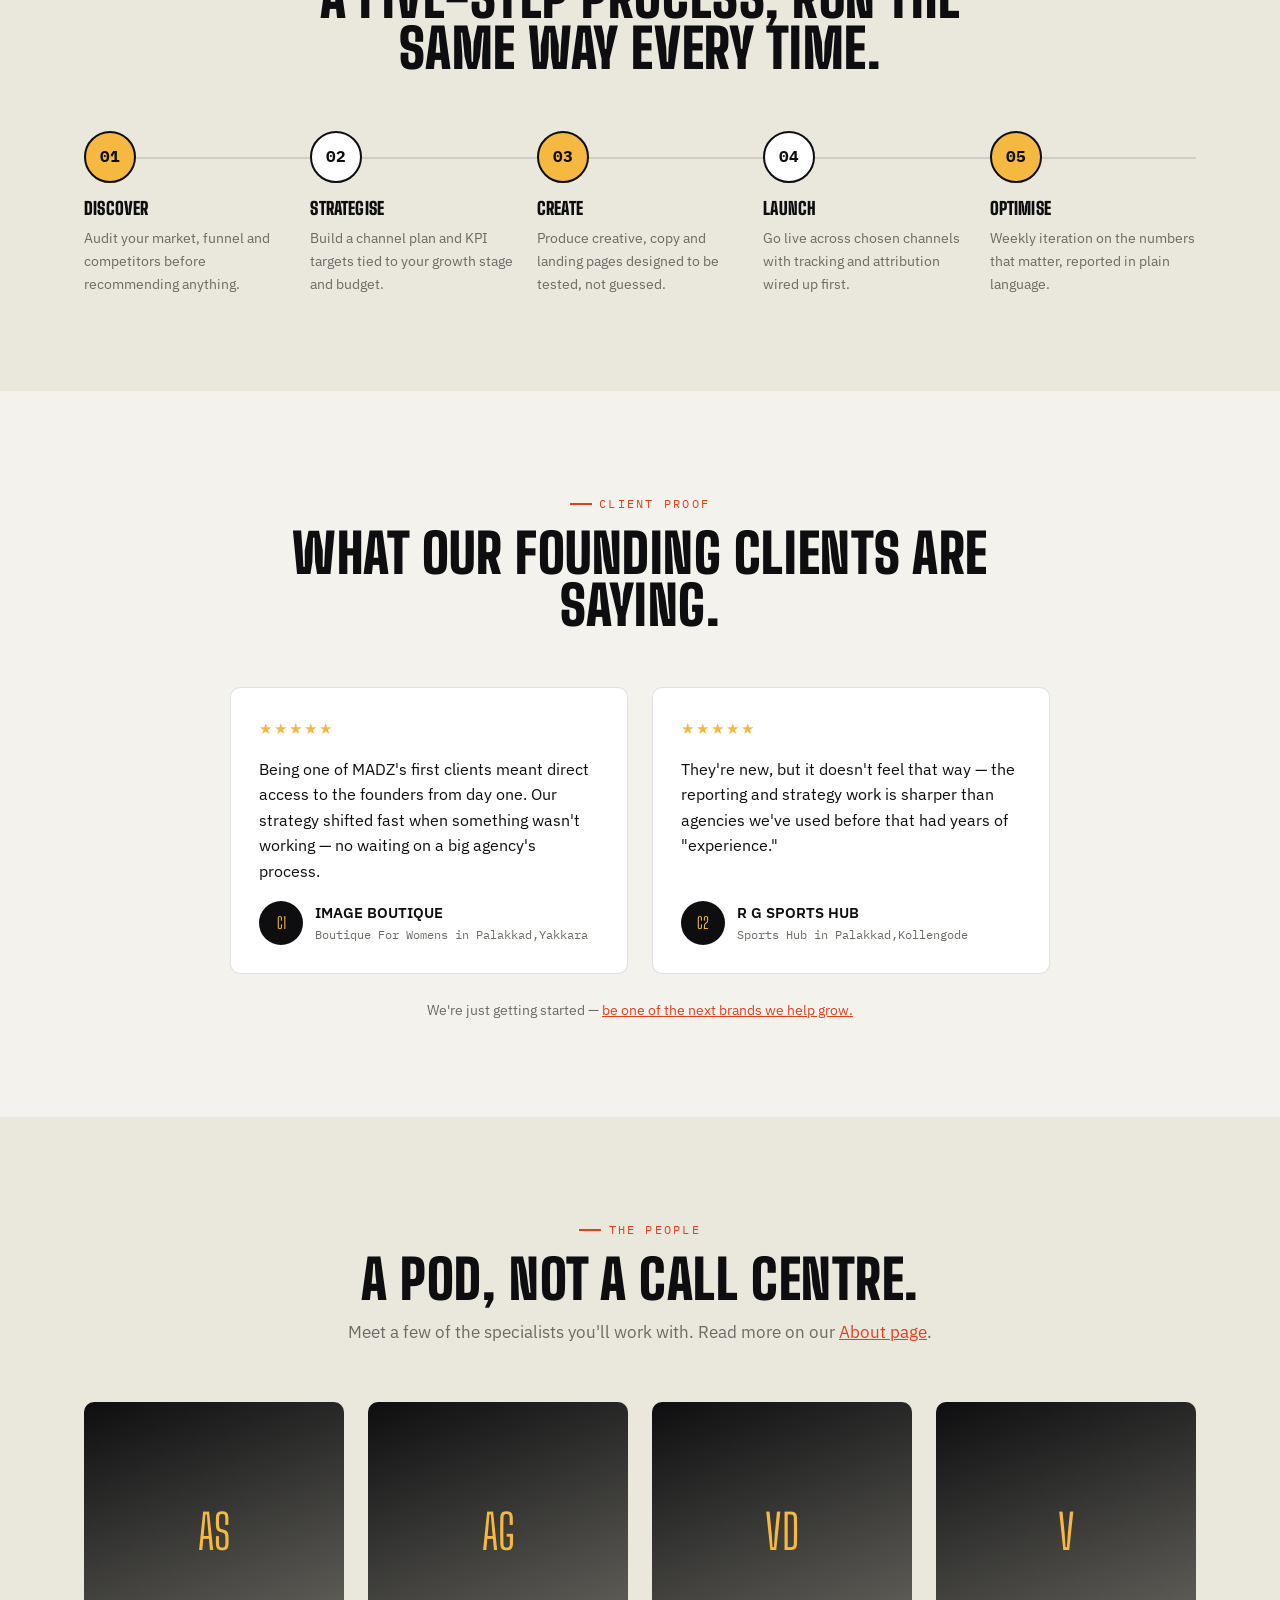
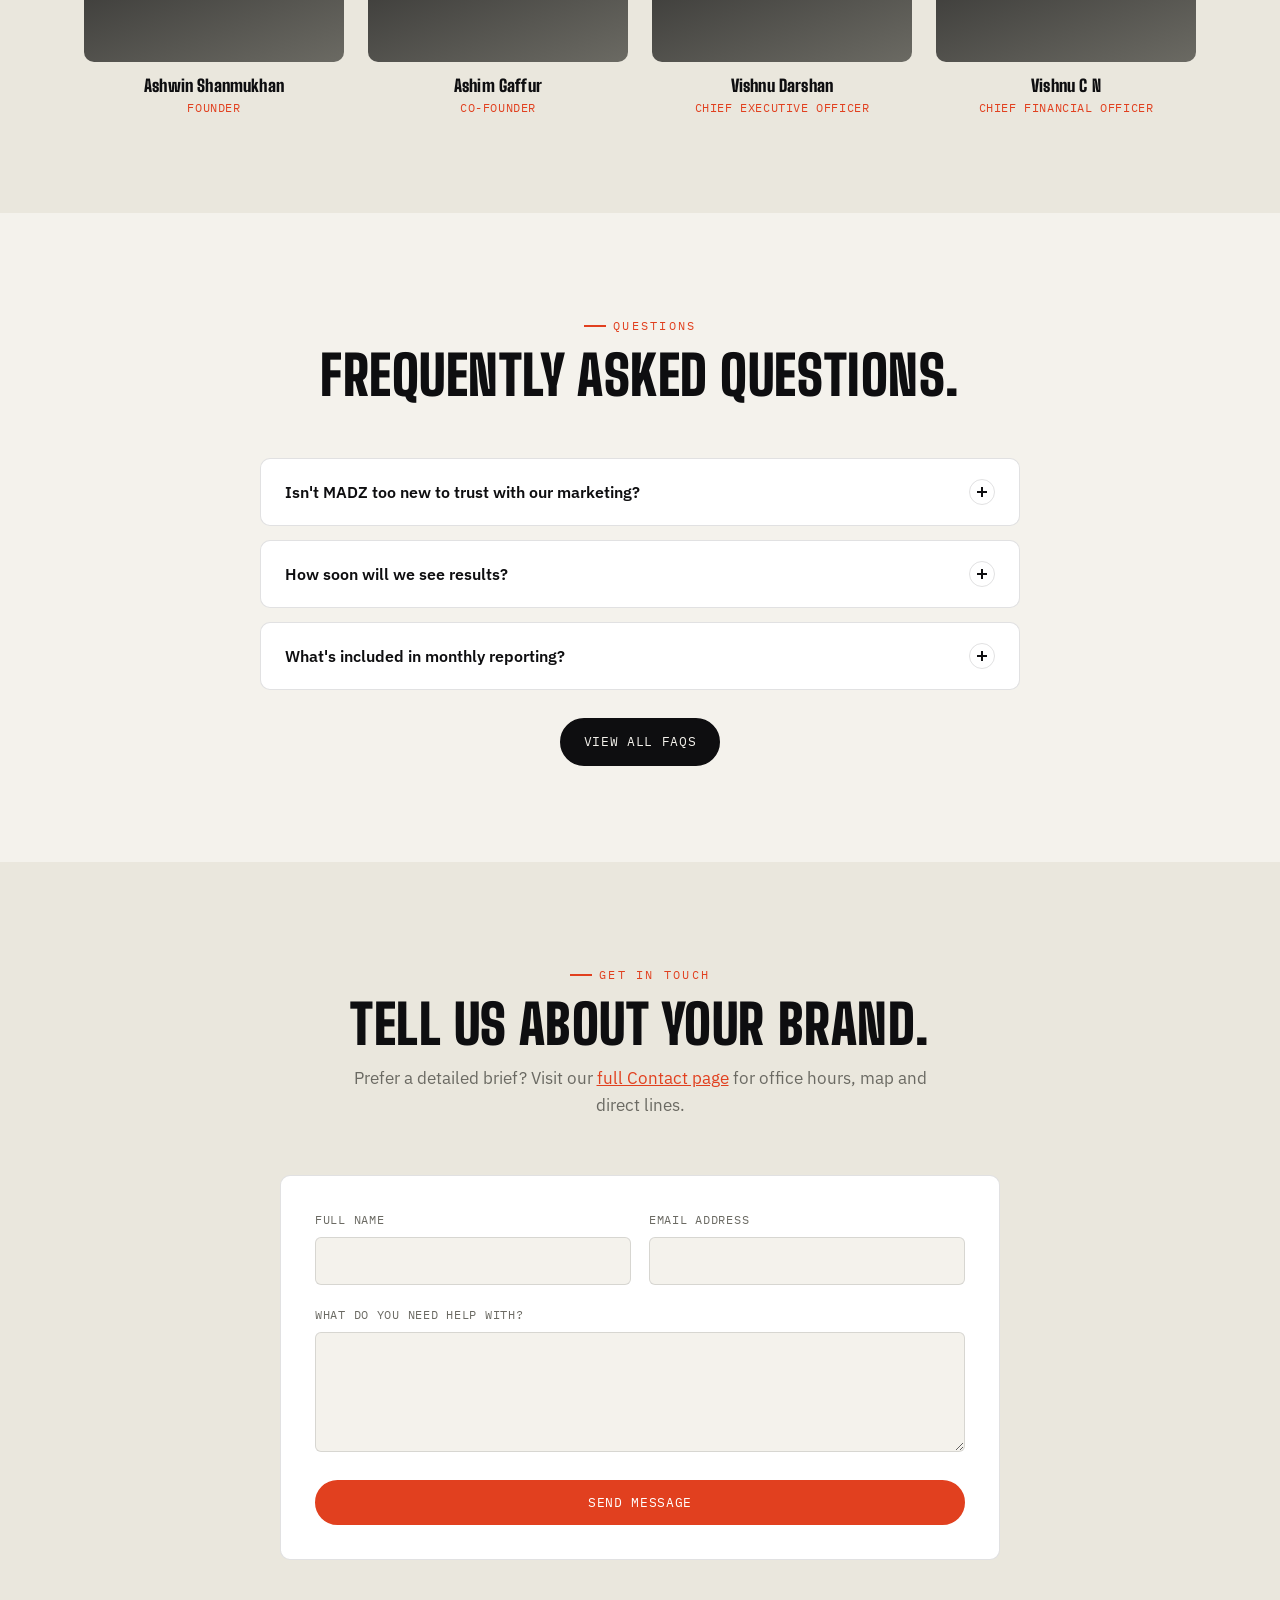
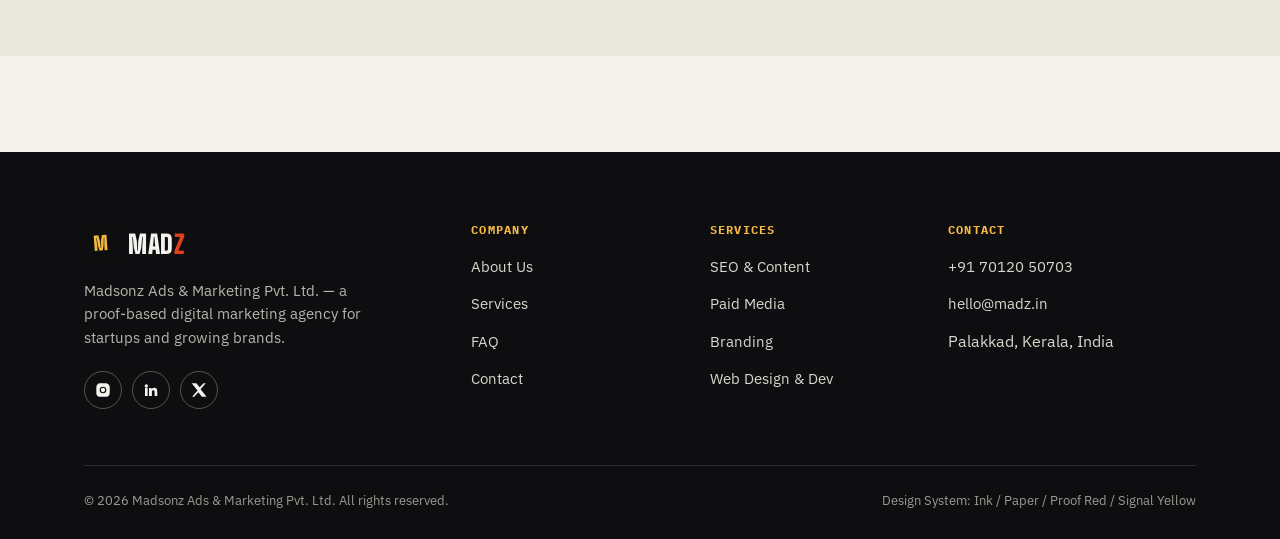
==== commit 01c7ba0e: "Update index.html" ====
--- a/index.html
+++ b/index.html
@@ -125,11 +125,18 @@
         <div class="hero-panel">
           <div class="grain" aria-hidden="true"></div>
           <span class="tag t1">Strategy</span>
-<span class="tag t2">Branding</span>
-<span class="tag t3">SEO</span>
-<span class="tag t4">Performance</span>
-<span class="tag t5">Content</span>
-<span class="tag t6">Analytics</span>
+          <span class="tag t2">Branding</span>
+          <span class="tag t3">SEO</span>
+          <span class="tag t4">Performance</span>
+          <span class="tag t5">Content</span>
+          <span class="tag t6">Analytics</span>
+          <span class="tag t7">Web Design</span>
+          <span class="tag t8">Google Ads</span>
+          <span class="tag t9">Meta Ads</span>
+          <span class="tag t10">Lead Generation</span>
+          <span class="tag t511>Email Marketing</span>
+<span class="tag t12">Growth</span>
+
           <div class="stat">
             <b>2/2</b>
             <span>Clients Onboarded &amp; Growing</span>
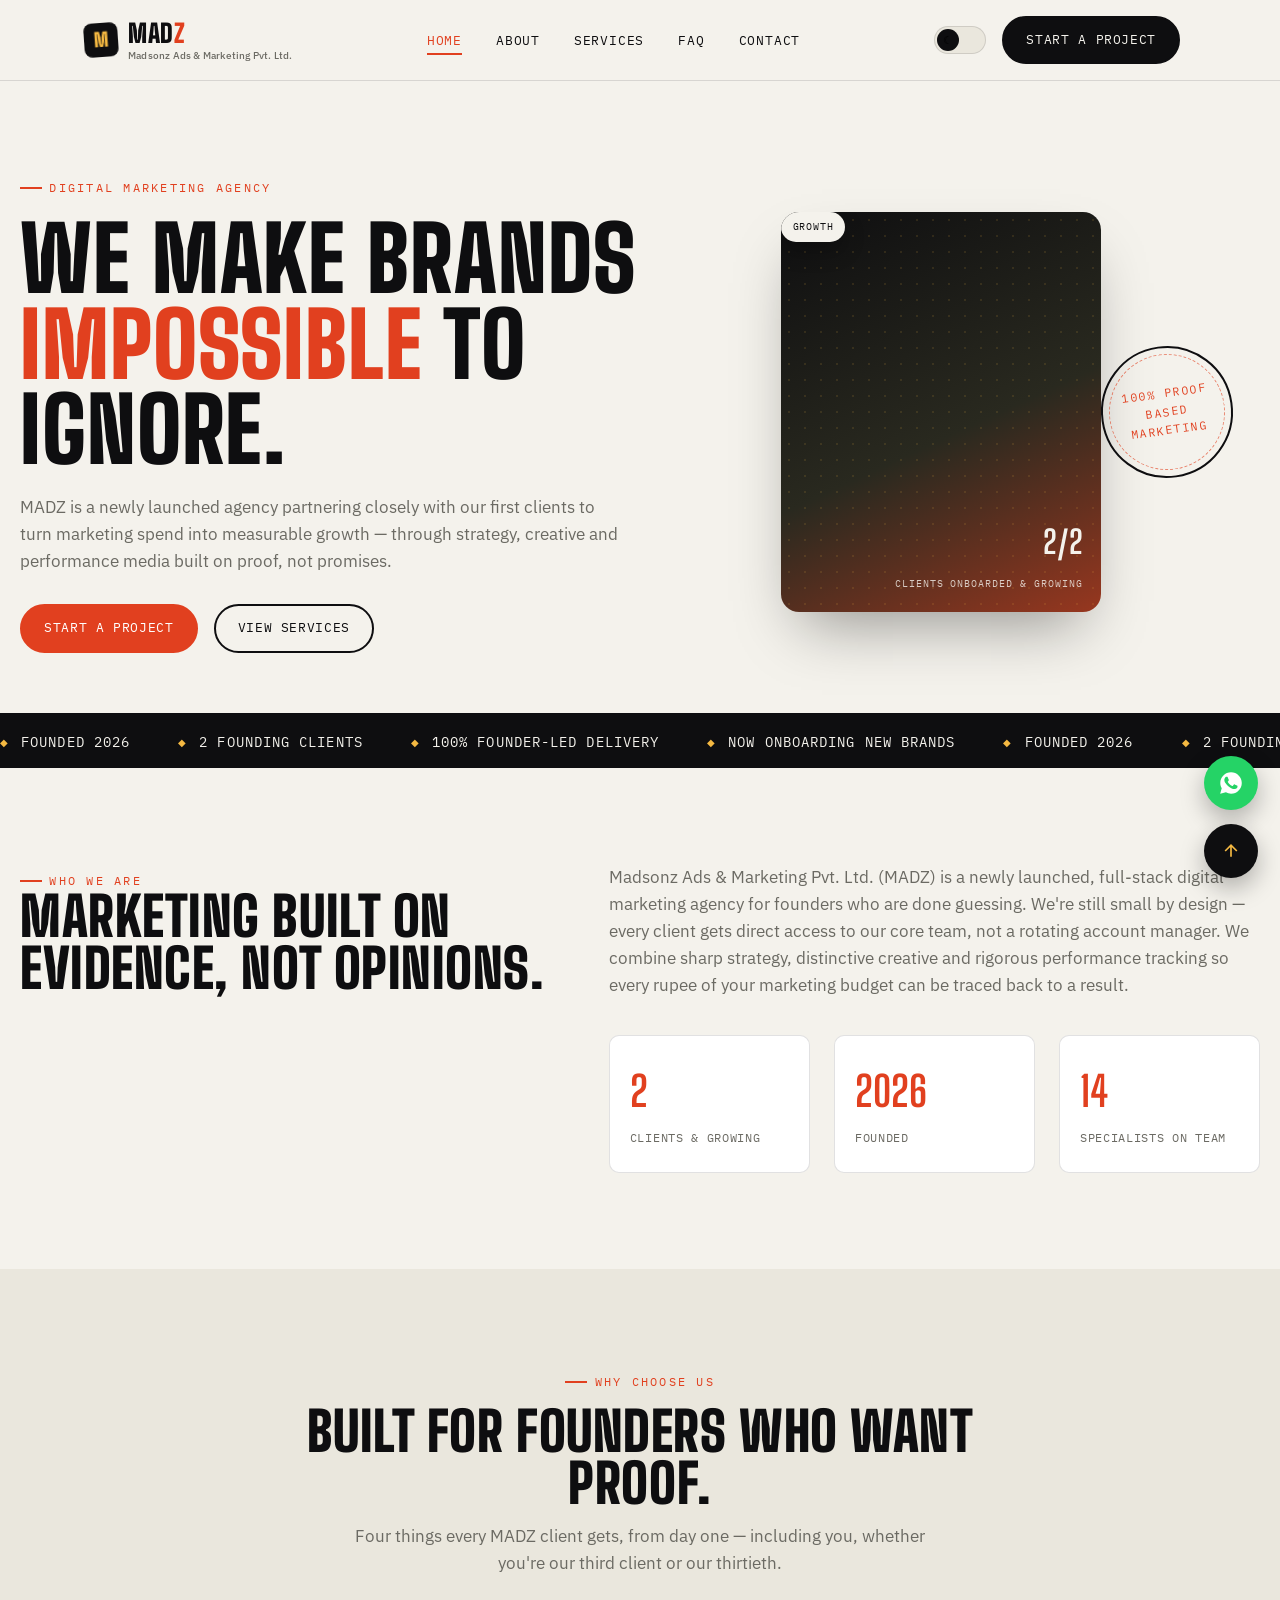
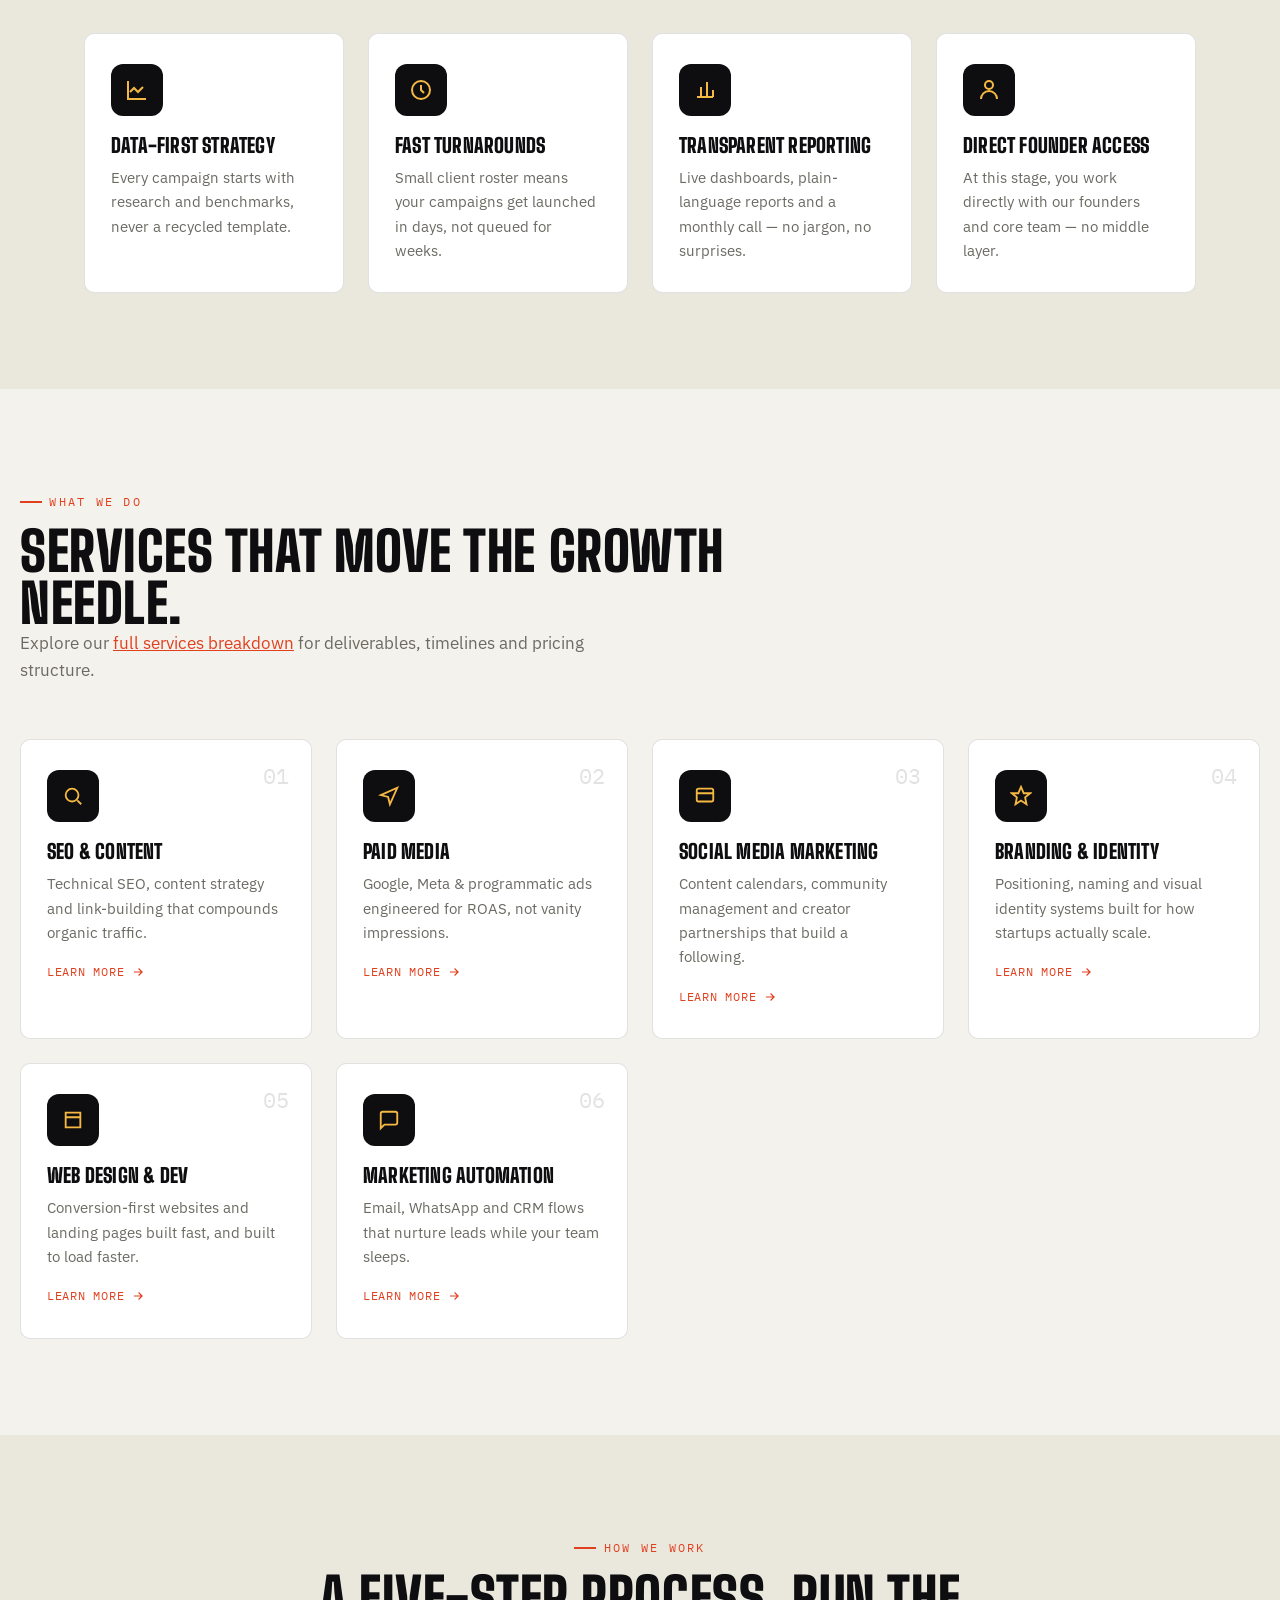
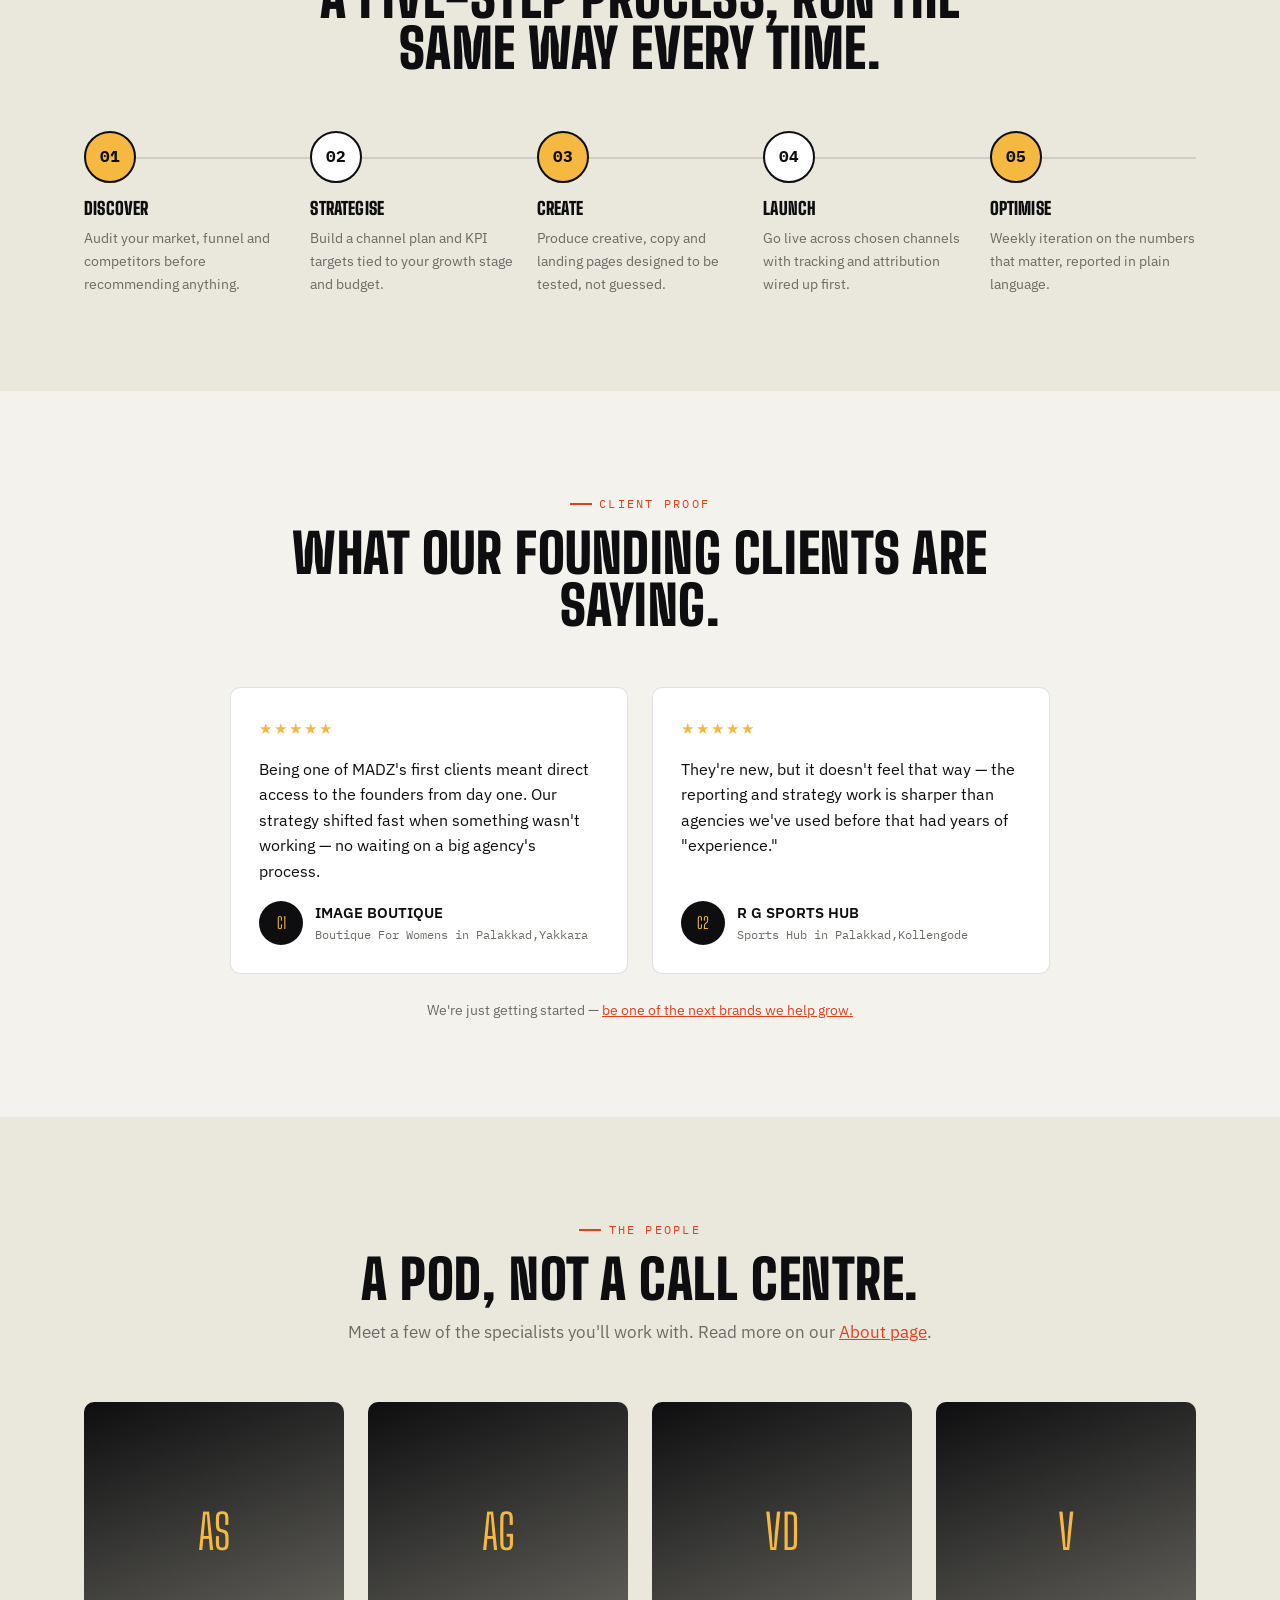
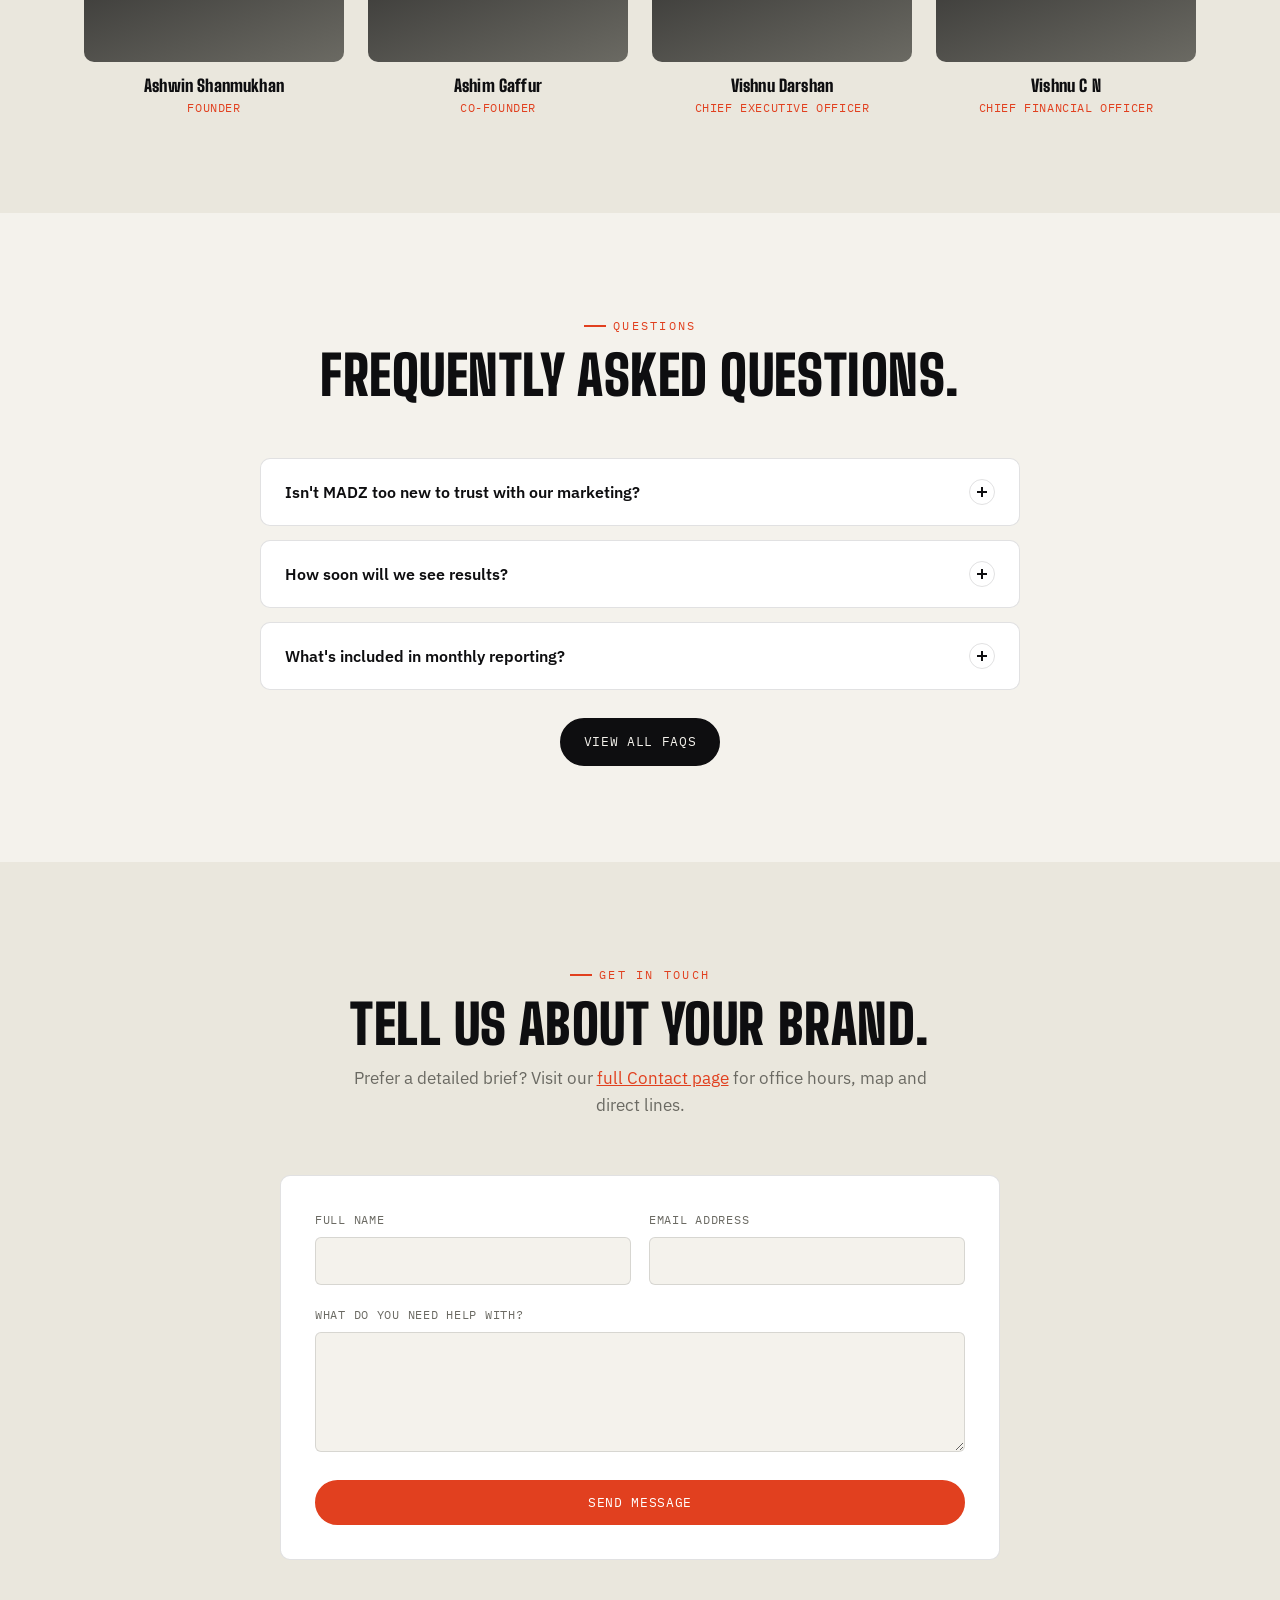
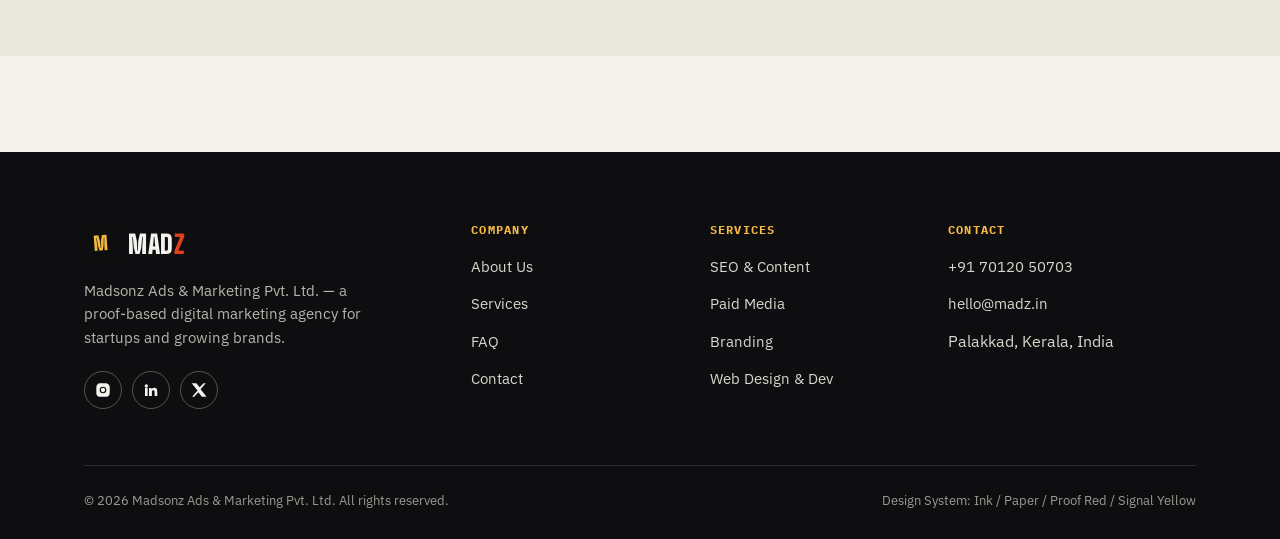
==== commit e0fc1c82: "Update index.html" ====
--- a/index.html
+++ b/index.html
@@ -124,17 +124,6 @@
       <div class="hero-visual reveal">
         <div class="hero-panel">
           <div class="grain" aria-hidden="true"></div>
-          <span class="tag t1">Strategy</span>
-          <span class="tag t2">Branding</span>
-          <span class="tag t3">SEO</span>
-          <span class="tag t4">Performance</span>
-          <span class="tag t5">Content</span>
-          <span class="tag t6">Analytics</span>
-          <span class="tag t7">Web Design</span>
-          <span class="tag t8">Google Ads</span>
-          <span class="tag t9">Meta Ads</span>
-          <span class="tag t10">Lead Generation</span>
-          <span class="tag t511>Email Marketing</span>
 <span class="tag t12">Growth</span>
 
           <div class="stat">
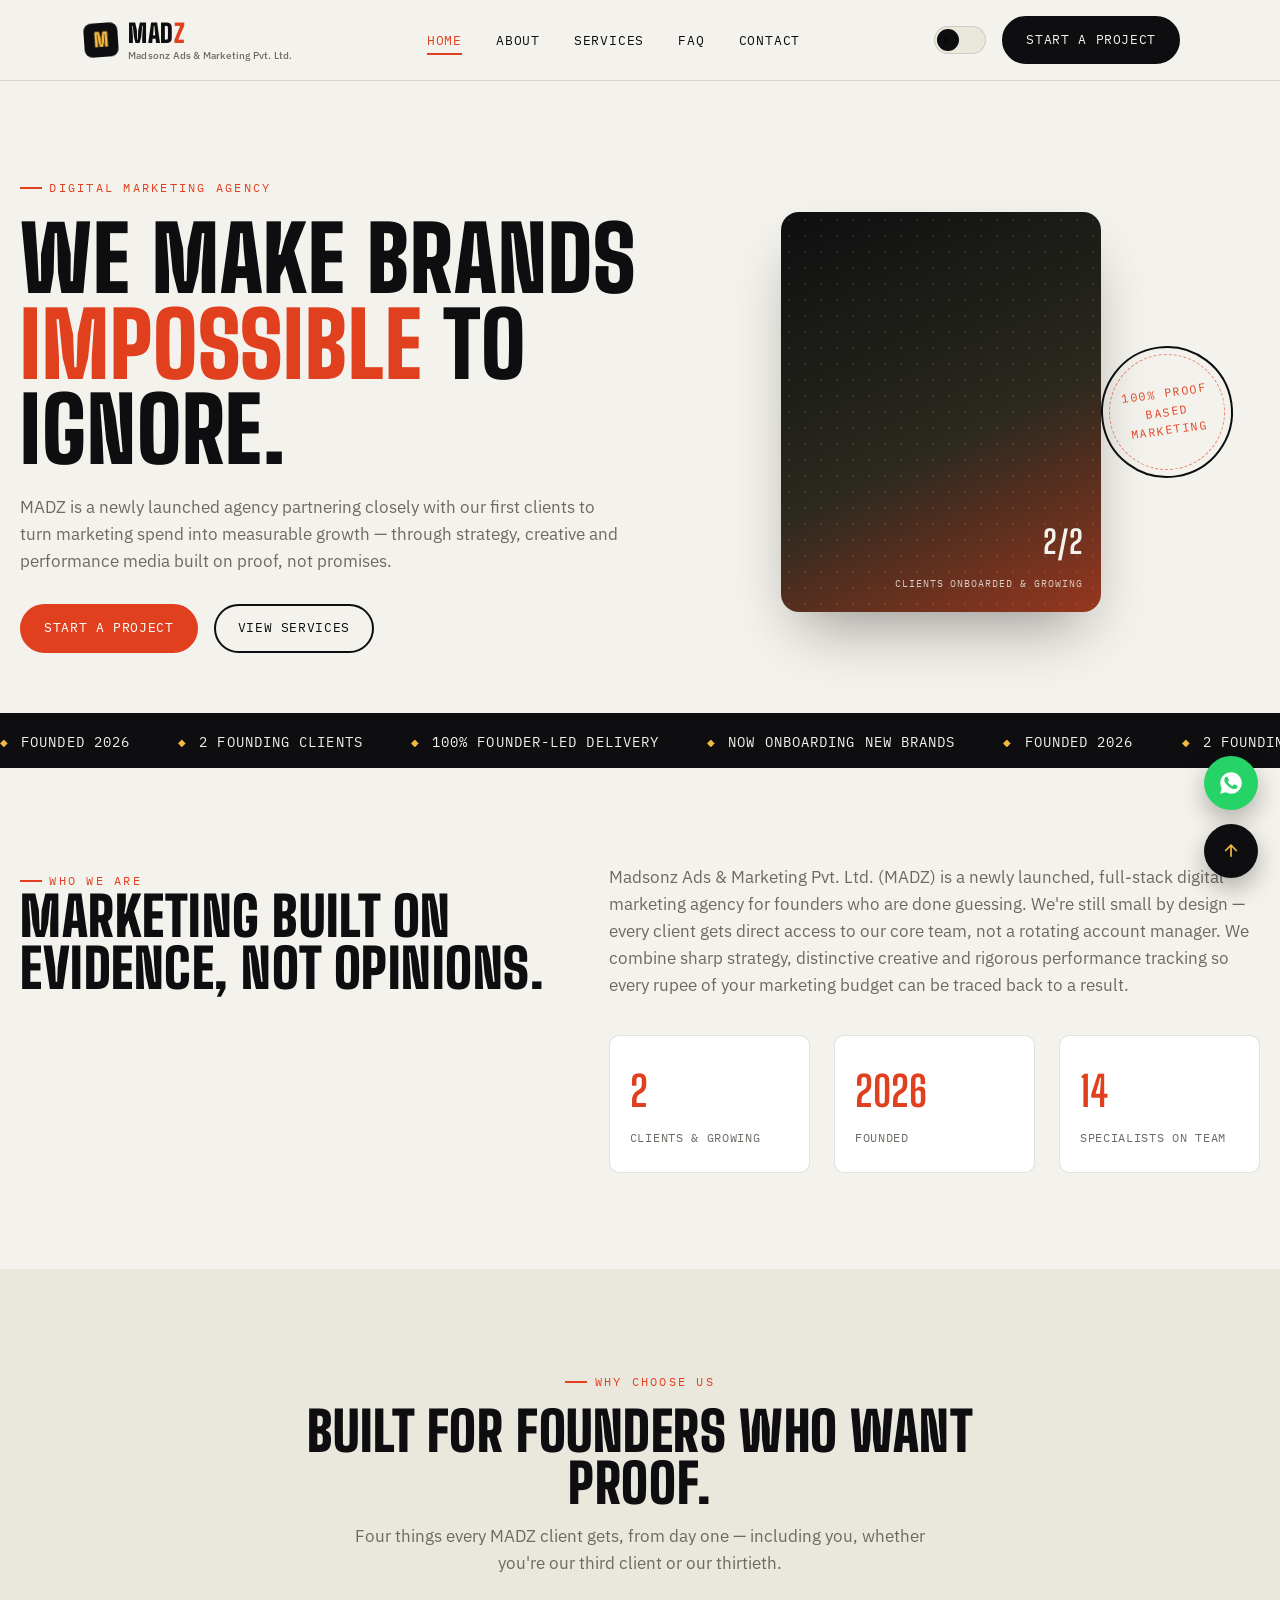
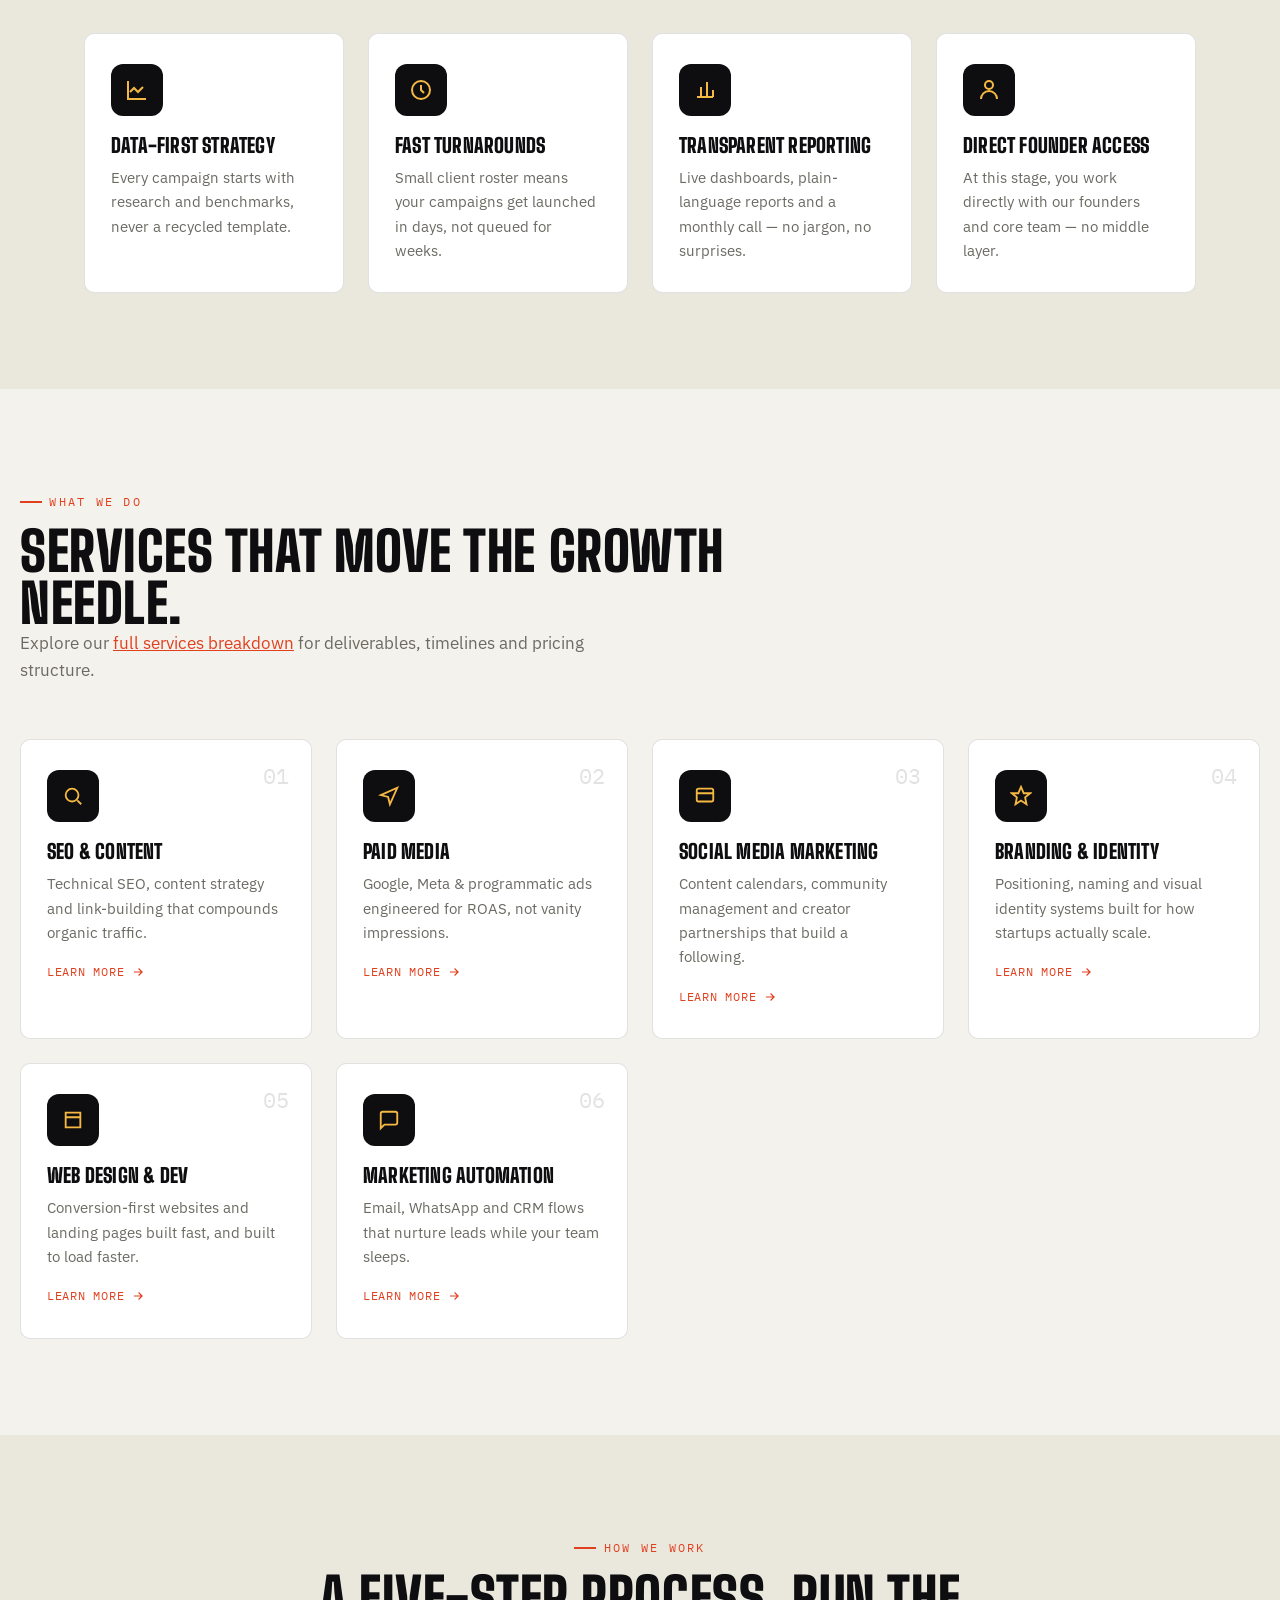
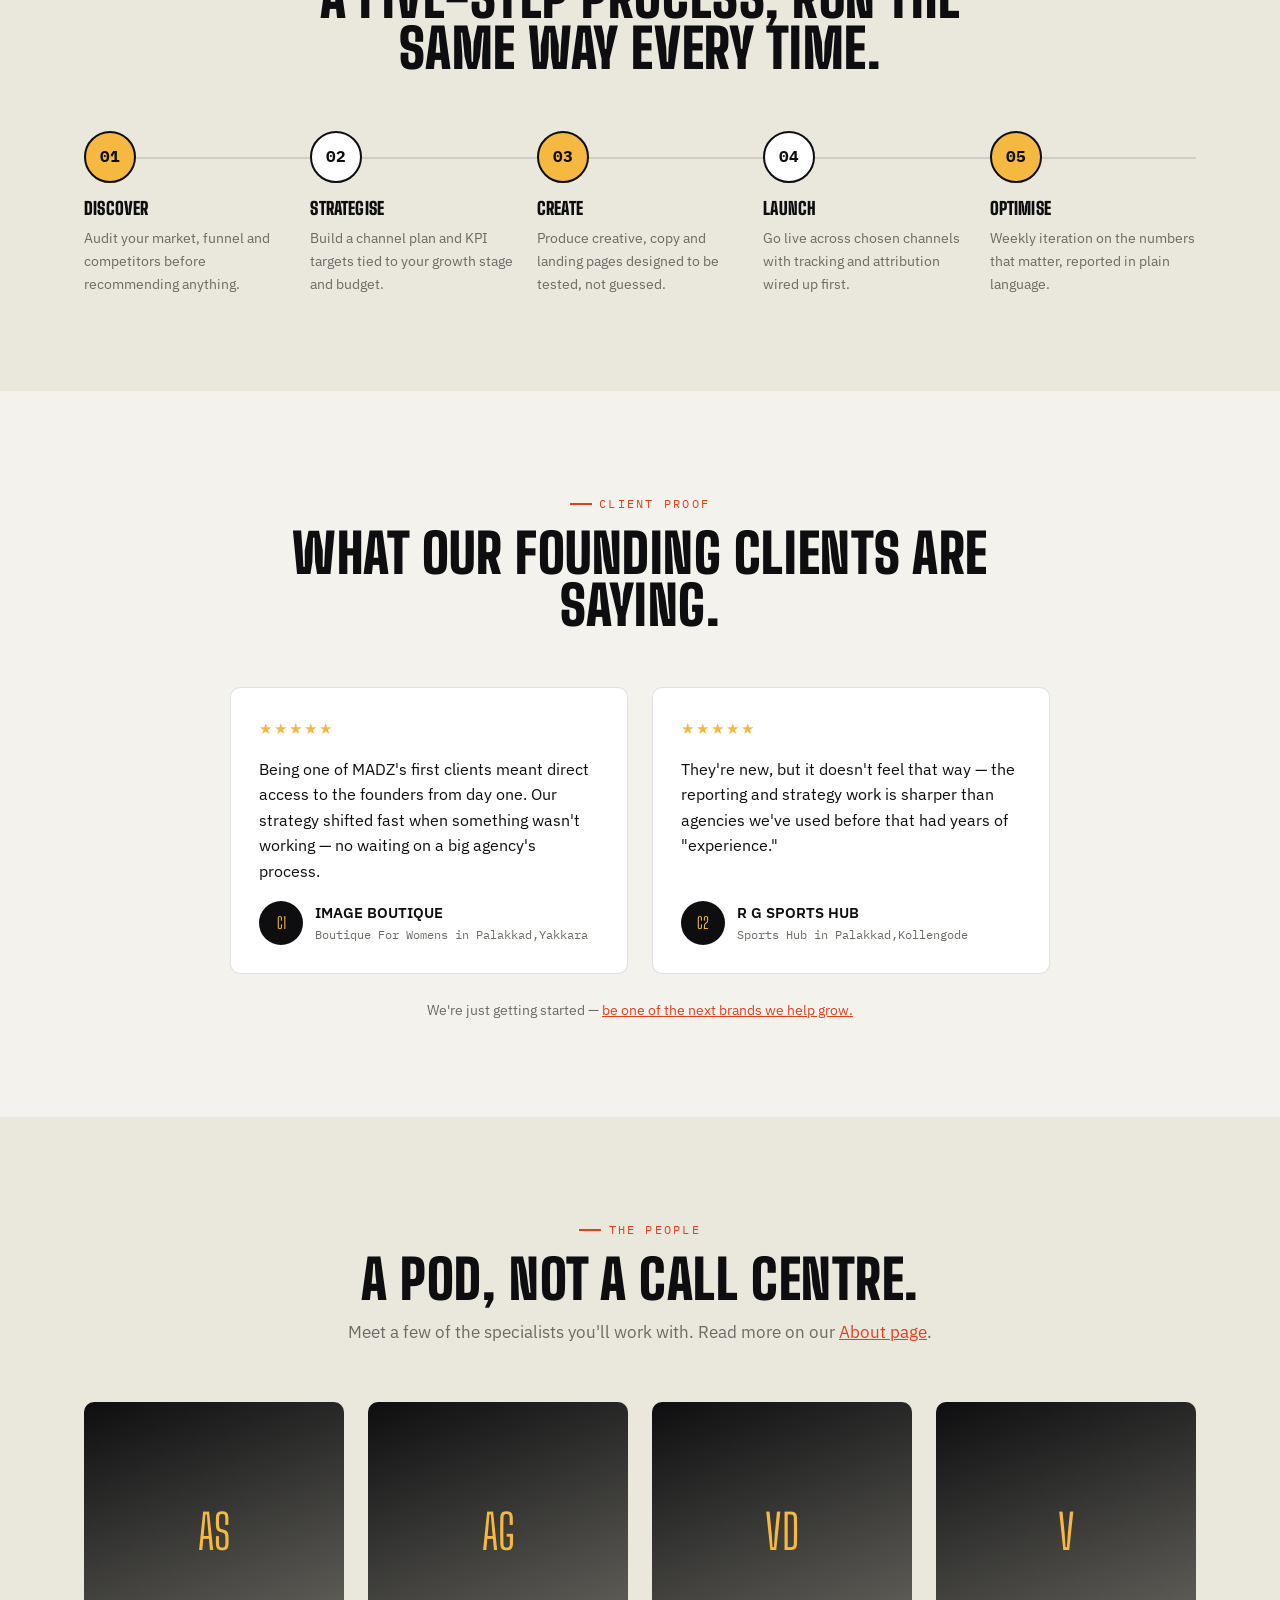
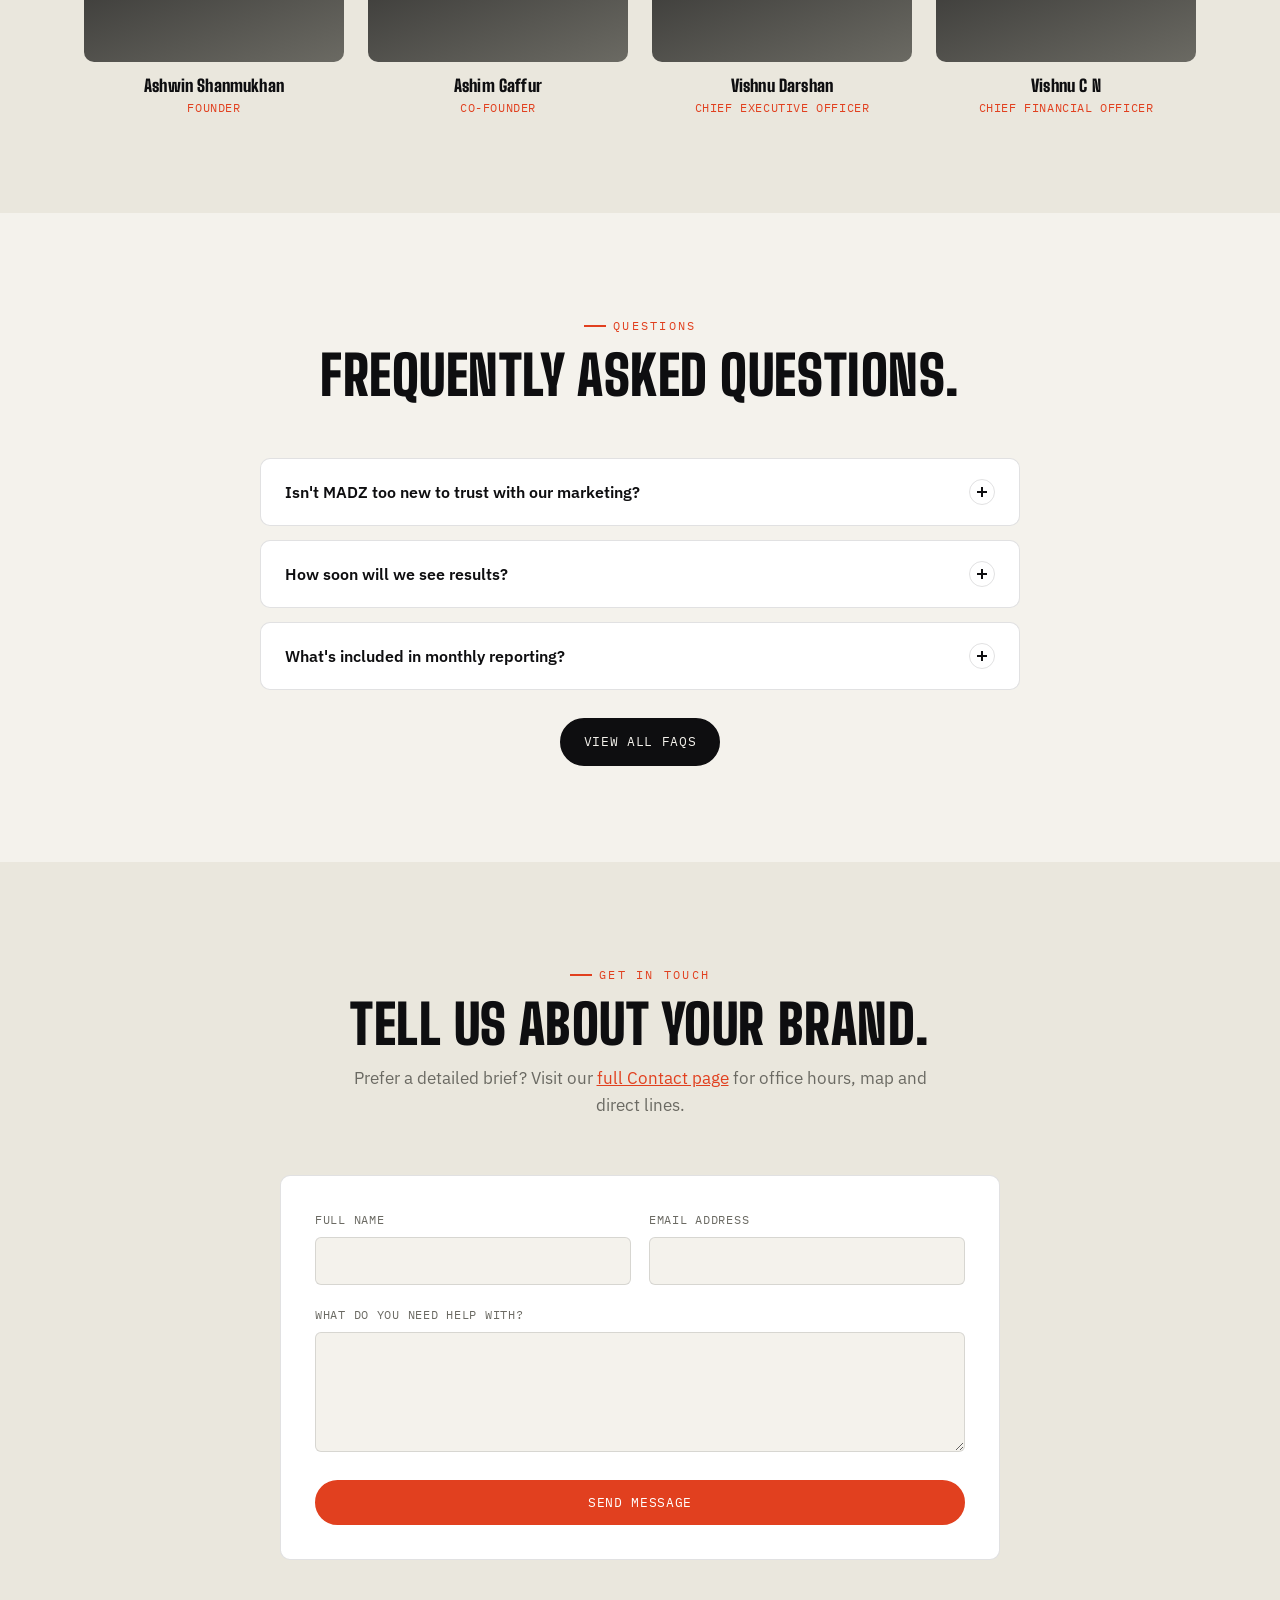
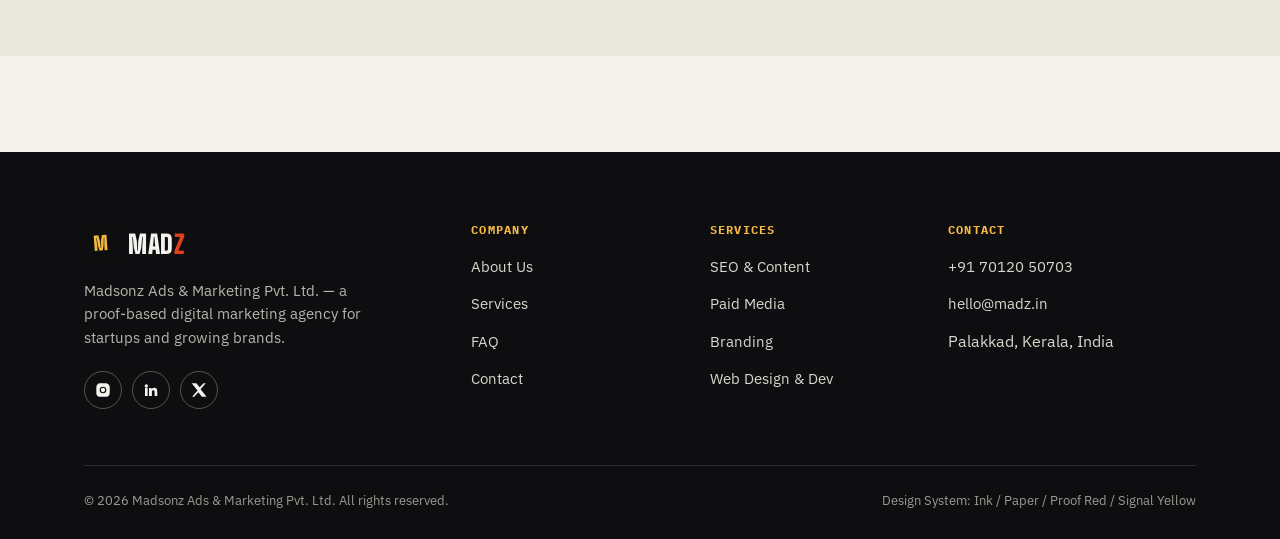
==== commit b8997913: "Update index.html" ====
--- a/index.html
+++ b/index.html
@@ -124,8 +124,6 @@
       <div class="hero-visual reveal">
         <div class="hero-panel">
           <div class="grain" aria-hidden="true"></div>
-<span class="tag t12">Growth</span>
-
           <div class="stat">
             <b>2/2</b>
             <span>Clients Onboarded &amp; Growing</span>
